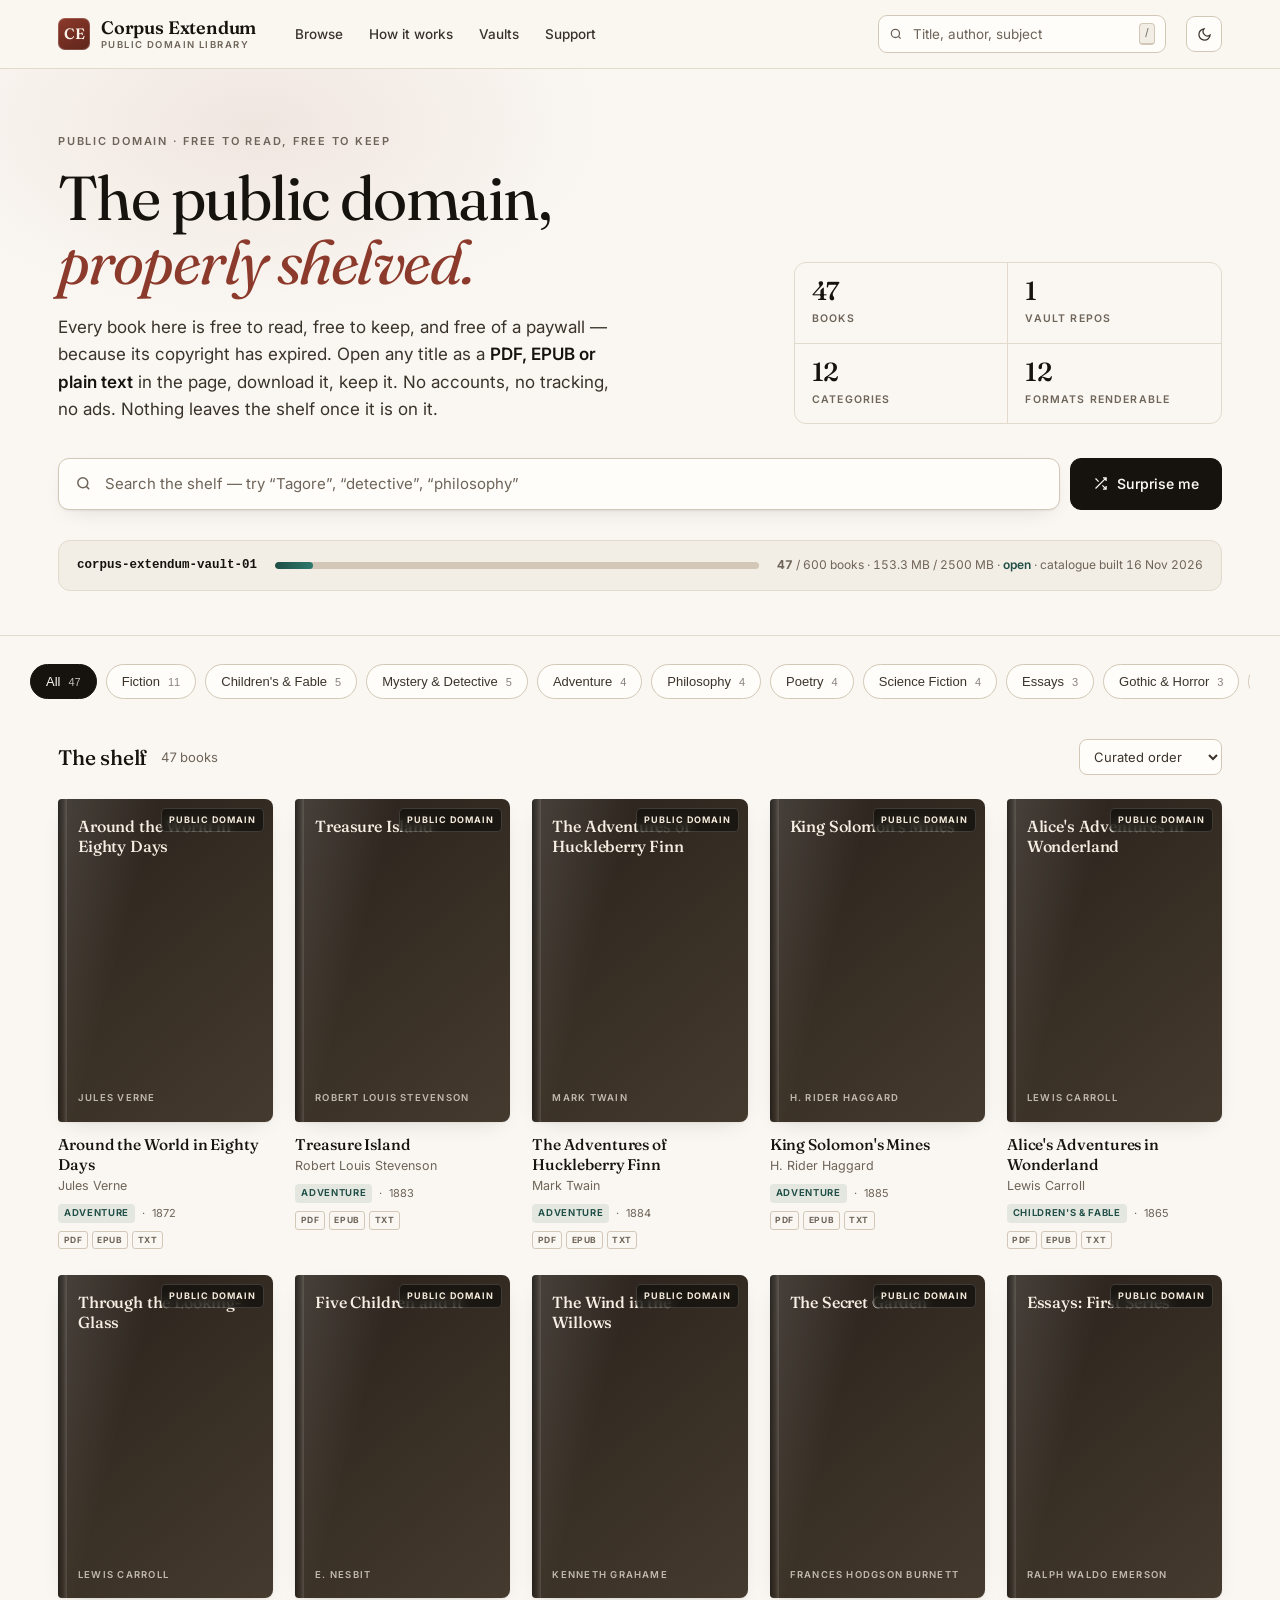
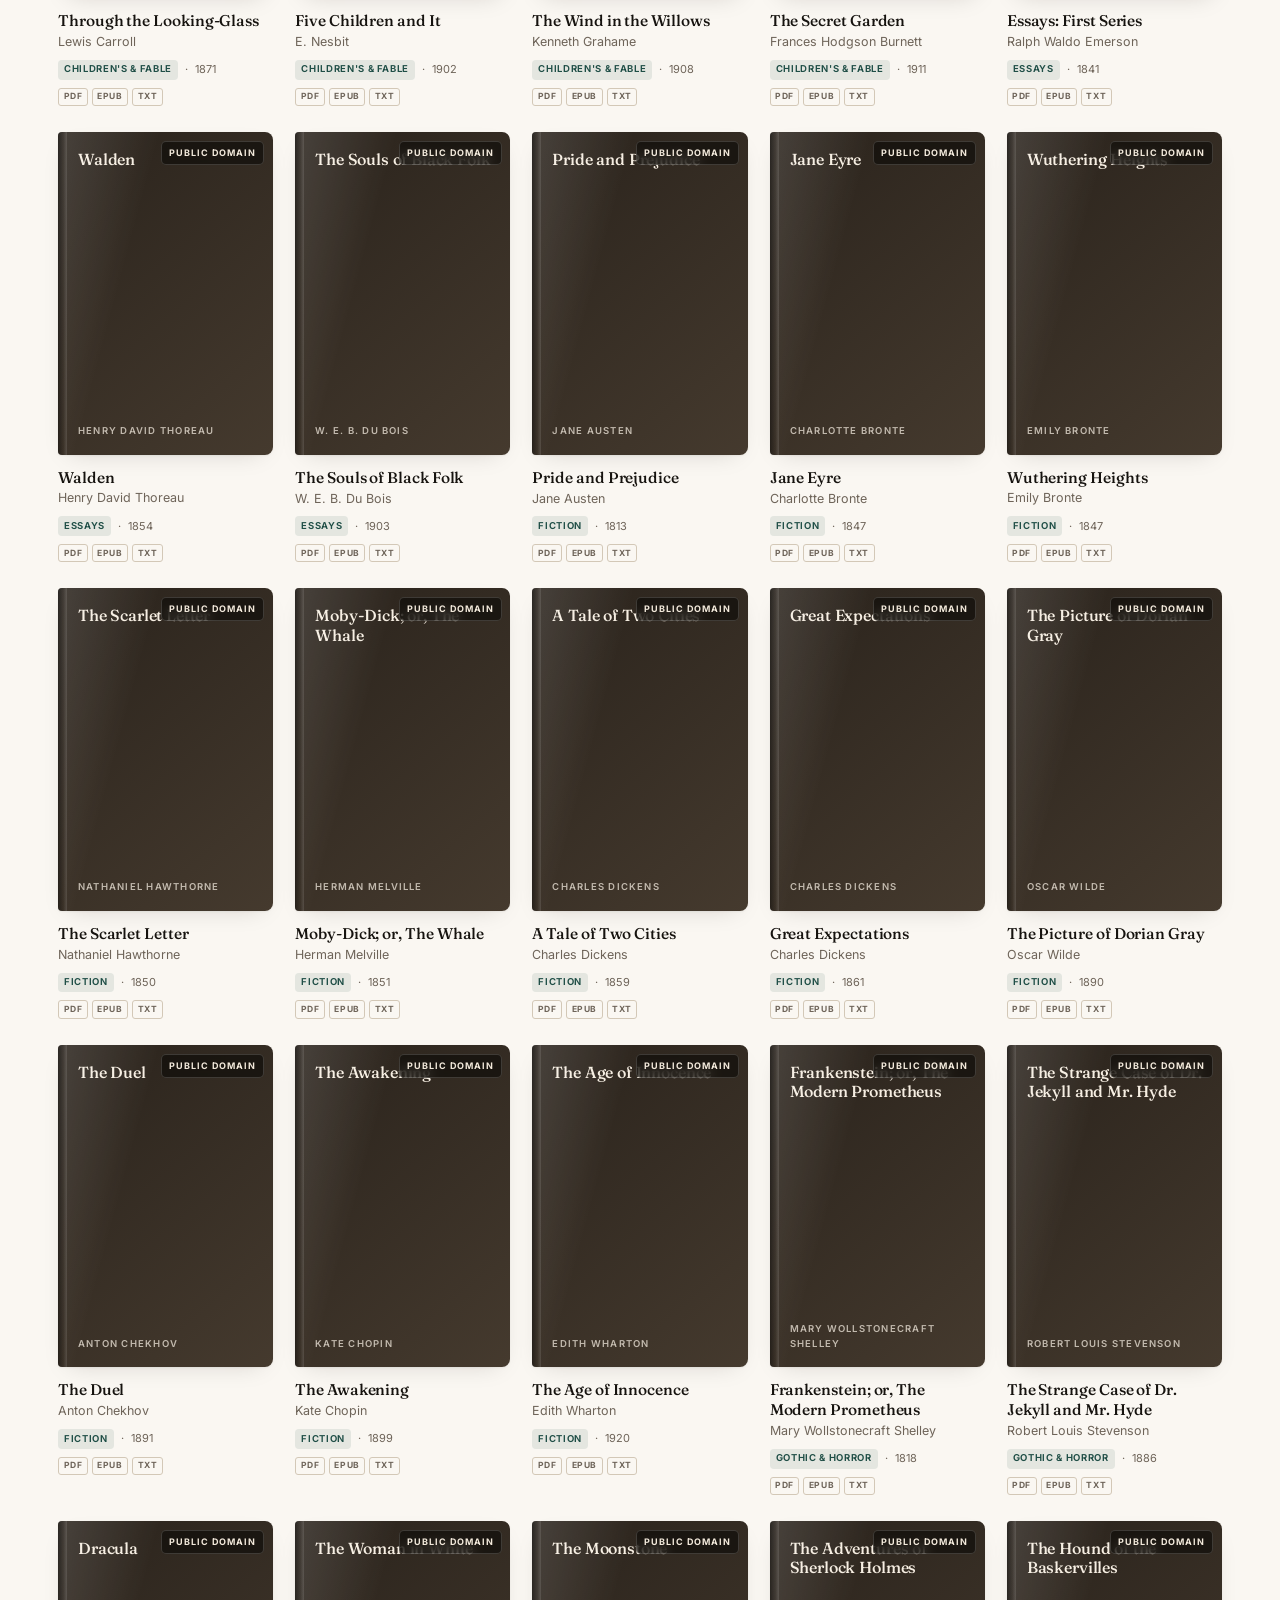
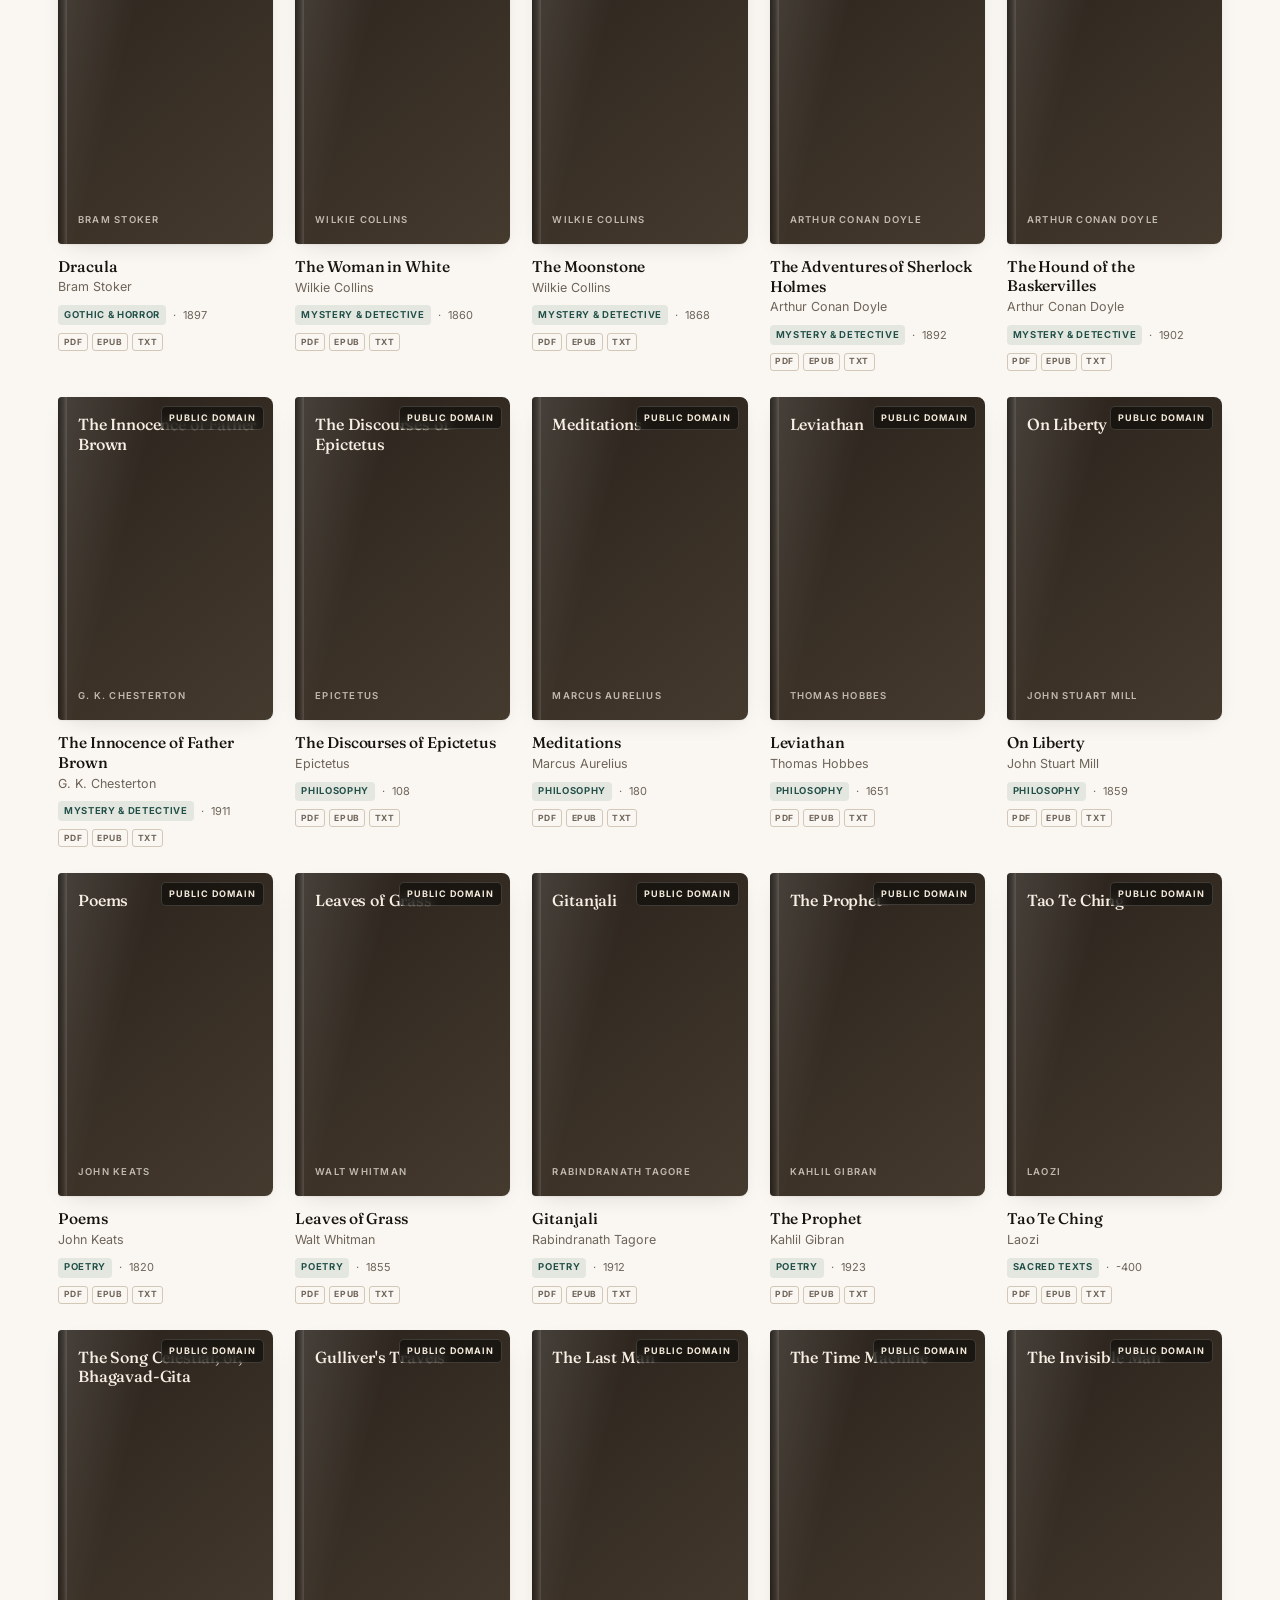
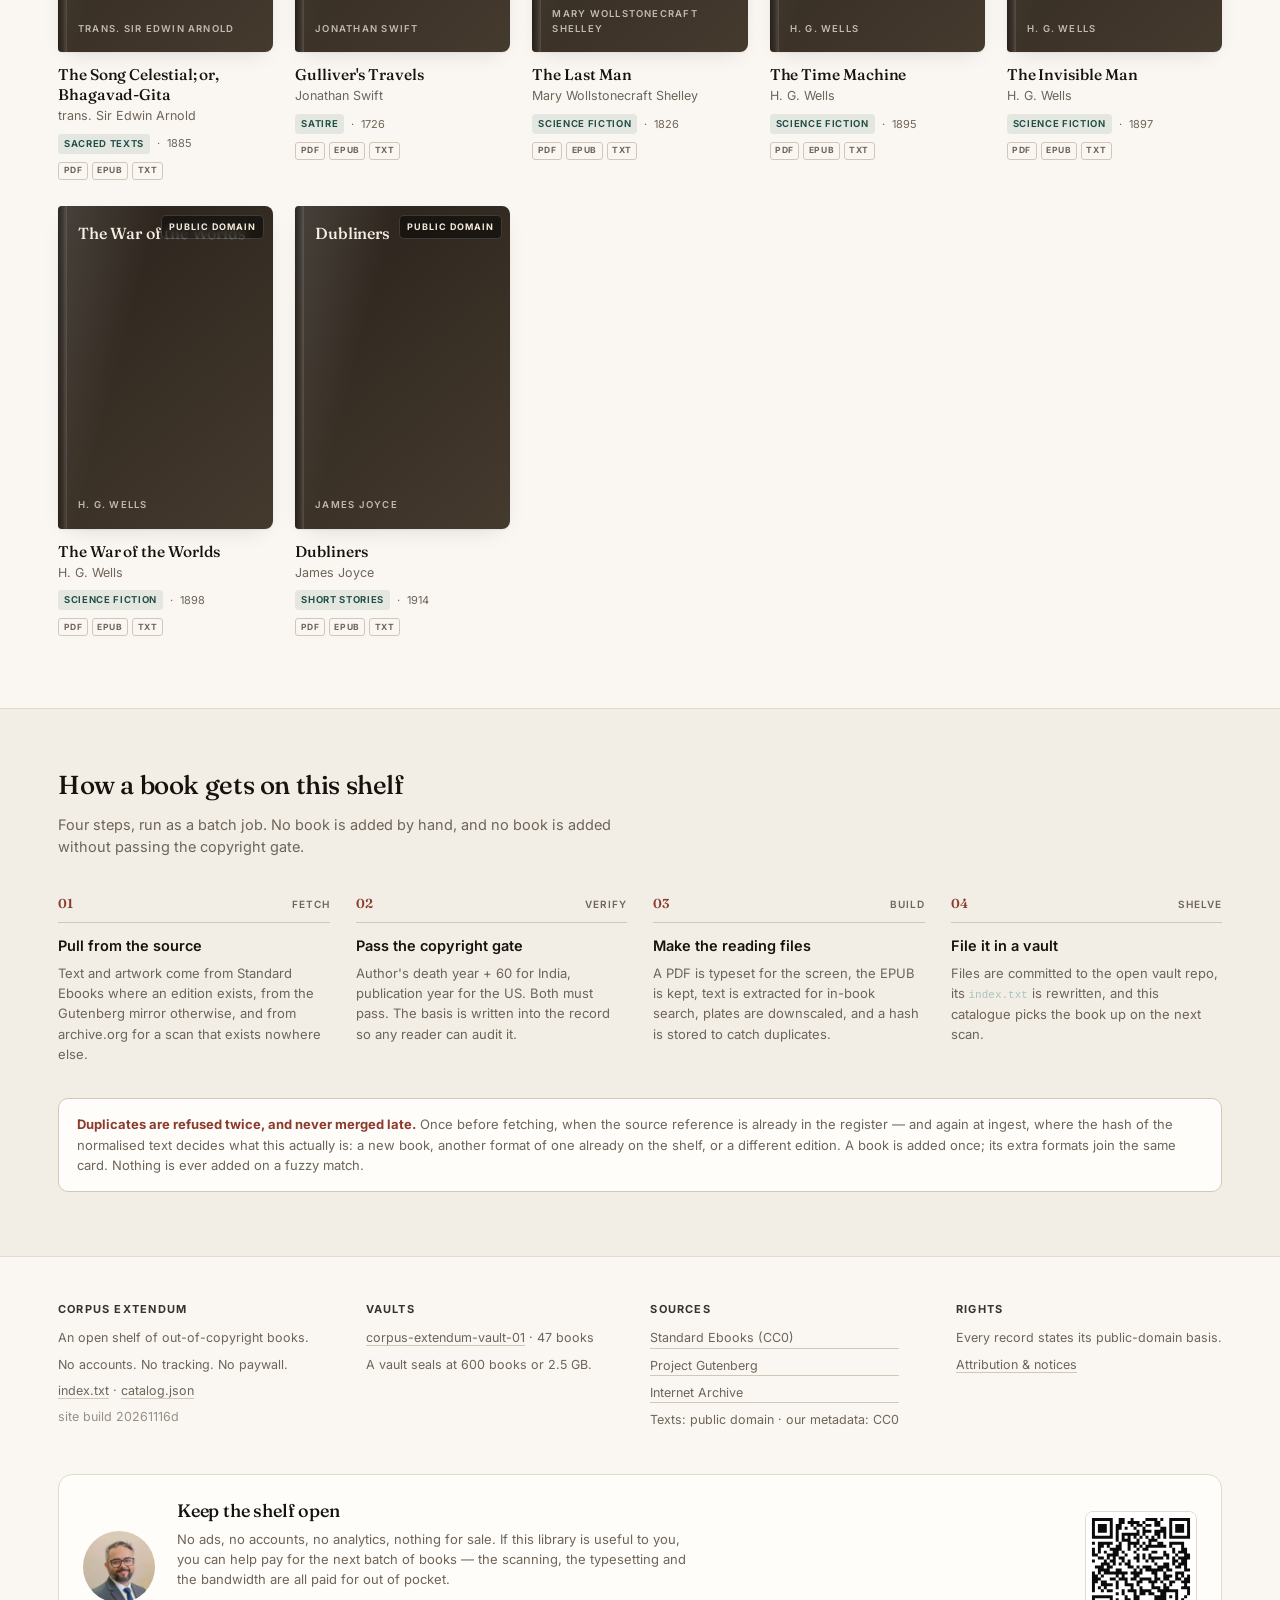
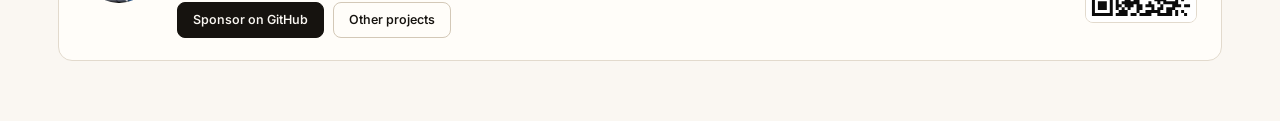
==== index.html @ 0c6a14b4 "reader: EPUB reopens where you left it, via CFI I said this needed book.locations.generate() — a ful" ====
<!DOCTYPE html>
<html lang="en">
<head>
<meta charset="utf-8">
<meta name="viewport" content="width=device-width, initial-scale=1">
<title>Corpus Extendum — the public domain, properly shelved</title>
<meta name="description" content="A free library of out-of-copyright books. Read PDF, EPUB or plain text in the browser, download anything, no accounts and no tracking.">
<meta property="og:title" content="Corpus Extendum — the public domain, properly shelved">
<meta property="og:description" content="Out-of-copyright books, free to read and free to keep. Ten books, ten categories, and a shelf that grows by itself.">
<meta property="og:type" content="website">
<link rel="preconnect" href="https://fonts.googleapis.com">
<link rel="preconnect" href="https://fonts.gstatic.com" crossorigin>
<link href="https://fonts.googleapis.com/css2?family=Fraunces:ital,opsz,wght@0,9..144,300..800;1,9..144,300..700&family=Inter:wght@300..700&display=swap" rel="stylesheet">
<link rel="stylesheet" href="assets/app.css?v=20261116i">
<link rel="icon" href="data:image/svg+xml,<svg xmlns='http://www.w3.org/2000/svg' viewBox='0 0 32 32'><rect width='32' height='32' rx='7' fill='%238C3A2B'/><text x='16' y='22' font-family='Georgia,serif' font-size='15' fill='%23FBF3E9' text-anchor='middle'>CE</text></svg>">
</head>
<body>

<header>
  <div class="wrap bar">
    <a class="brand" href="./">
      <div class="mark">CE</div>
      <div class="brand-txt">Corpus Extendum<span class="brand-sub">Public domain library</span></div>
    </a>
    <nav class="main">
      <a href="#shelf">Browse</a>
      <a href="#how">How it works</a>
      <a href="#vaults">Vaults</a>
      <a href="#support">Support</a>
    </nav>
    <div class="hsearch">
      <svg width="14" height="14" viewBox="0 0 24 24" fill="none" stroke="currentColor" stroke-width="2.2" style="color:var(--muted);flex-shrink:0"><circle cx="11" cy="11" r="7"/><path d="m20 20-3.6-3.6"/></svg>
      <input id="q2" type="search" placeholder="Title, author, subject" aria-label="Search the library">
      <kbd>/</kbd>
    </div>
    <button class="iconbtn" id="theme" title="Toggle theme" aria-label="Toggle theme">
      <svg width="15" height="15" viewBox="0 0 24 24" fill="none" stroke="currentColor" stroke-width="2"><path d="M21 12.8A9 9 0 1 1 11.2 3a7 7 0 0 0 9.8 9.8Z"/></svg>
    </button>
  </div>
</header>

<section class="hero">
  <div class="wrap">
    <div class="hero-grid">
      <div>
        <div class="eyebrow" id="batchLine">Public domain · free to read, free to keep</div>
        <h1>The public domain,<br><em>properly shelved.</em></h1>
        <p class="lede">Every book here is free to read, free to keep, and free of a paywall — because its copyright has expired. Open any title as a <b>PDF, EPUB or plain text</b> in the page, download it, keep it. No accounts, no tracking, no ads. Nothing leaves the shelf once it is on it.</p>
      </div>
      <div class="stats">
        <div class="stat"><div class="n" id="statBooks">—</div><div class="l">Books</div></div>
        <div class="stat"><div class="n" id="statVaults">—</div><div class="l">Vault repos</div></div>
        <div class="stat"><div class="n" id="statCats">—</div><div class="l">Categories</div></div>
        <div class="stat"><div class="n">12</div><div class="l">Formats renderable</div></div>
      </div>
    </div>

    <div class="searchbox">
      <label class="sbig">
        <svg width="17" height="17" viewBox="0 0 24 24" fill="none" stroke="currentColor" stroke-width="2.1" style="color:var(--muted);flex-shrink:0"><circle cx="11" cy="11" r="7"/><path d="m20 20-3.6-3.6"/></svg>
        <input id="q" type="search" placeholder="Search the shelf — try “Tagore”, “detective”, “philosophy”" aria-label="Search books">
      </label>
      <button class="btn" id="randomBtn">
        <svg width="15" height="15" viewBox="0 0 24 24" fill="none" stroke="currentColor" stroke-width="2"><path d="M16 3h5v5M4 20 21 3M21 16v5h-5M15 15l6 6M4 4l5 5"/></svg>
        Surprise me
      </button>
    </div>

    <div class="shardbar" id="vaults">
      <span class="name" id="shardName">corpus-extendum-vault-01</span>
      <div class="meter"><i id="meterFill" style="width:2%"></i></div>
      <span class="meta" id="shardMeta">loading…</span>
    </div>
  </div>
</section>

<div class="wrap cats">
  <div class="catrow" id="catrow"></div>
</div>

<div class="wrap" id="resume" hidden>
  <div class="resume-head">
    <h2>Continue reading</h2>
    <button class="resume-clear" id="resumeClear">Clear history</button>
  </div>
  <div class="resume-row" id="resumeRow"></div>
</div>

<div class="wrap" id="shelf">
  <div class="toolbar">
    <h2 id="shelfTitle">The shelf</h2>
    <span class="count" id="count">loading…</span>
    <div class="spacer"></div>
    <select class="sel" id="sort" aria-label="Sort books">
      <option value="curated">Curated order</option>
      <option value="title">Title A–Z</option>
      <option value="author">Author A–Z</option>
      <option value="year">Oldest first</option>
      <option value="new">Newest addition</option>
    </select>
  </div>
  <div class="grid" id="grid"></div>
</div>

<section class="how" id="how">
  <div class="wrap">
    <h3>How a book gets on this shelf</h3>
    <p class="sub">Four steps, run as a batch job. No book is added by hand, and no book is added without passing the copyright gate.</p>
    <div class="steps">
      <div class="step">
        <div class="num">01 <span>Fetch</span></div>
        <h4>Pull from the source</h4>
        <p>Text and artwork come from Standard Ebooks where an edition exists, from the Gutenberg mirror otherwise, and from archive.org for a scan that exists nowhere else.</p>
      </div>
      <div class="step">
        <div class="num">02 <span>Verify</span></div>
        <h4>Pass the copyright gate</h4>
        <p>Author's death year + 60 for India, publication year for the US. Both must pass. The basis is written into the record so any reader can audit it.</p>
      </div>
      <div class="step">
        <div class="num">03 <span>Build</span></div>
        <h4>Make the reading files</h4>
        <p>A PDF is typeset for the screen, the EPUB is kept, text is extracted for in-book search, plates are downscaled, and a hash is stored to catch duplicates.</p>
      </div>
      <div class="step">
        <div class="num">04 <span>Shelve</span></div>
        <h4>File it in a vault</h4>
        <p>Files are committed to the open vault repo, its <span class="mono">index.txt</span> is rewritten, and this catalogue picks the book up on the next scan.</p>
      </div>
    </div>
    <div class="dedupenote">
      <b>Duplicates are refused twice, and never merged late.</b> Once before fetching, when the source reference is already in the register — and again at ingest, where the hash of the normalised text decides what this actually is: a new book, another format of one already on the shelf, or a different edition. A book is added once; its extra formats join the same card. Nothing is ever added on a fuzzy match.
    </div>
  </div>
</section>

<footer id="about">
  <div class="wrap fgrid">
    <div class="fcol">
      <b>Corpus Extendum</b>
      <span>An open shelf of out-of-copyright books.</span>
      <span>No accounts. No tracking. No paywall.</span>
      <span><a href="index.txt">index.txt</a> · <a href="data/catalog.json">catalog.json</a></span>
      <span style="opacity:.7">site build 20261116d</span>
    </div>
    <div class="fcol">
      <b>Vaults</b>
      <span id="vaultList">—</span>
      <span>A vault seals at 600 books or 2.5 GB.</span>
    </div>
    <div class="fcol">
      <b>Sources</b>
      <a href="https://standardebooks.org">Standard Ebooks (CC0)</a>
      <a href="https://www.gutenberg.org">Project Gutenberg</a>
      <a href="https://archive.org">Internet Archive</a>
      <span>Texts: public domain · our metadata: CC0</span>
    </div>
    <div class="fcol">
      <b>Rights</b>
      <span>Every record states its public-domain basis.</span>
      <span><a href="NOTICE.md">Attribution &amp; notices</a></span>
    </div>
  </div>

  <div class="wrap" id="support">
    <div class="sponsor">
      <img class="sponsor-portrait" src="docs/assets/support-portrait.jpg" alt="Sohil Momin" width="72" height="72" loading="lazy">
      <div class="sponsor-copy">
        <div class="sponsor-title">Keep the shelf open</div>
        <p>No ads, no accounts, no analytics, nothing for sale. If this library is useful to you, you can help pay for the next batch of books — the scanning, the typesetting and the bandwidth are all paid for out of pocket.</p>
        <div class="sponsor-links">
          <a class="sponsor-btn" href="https://github.com/sponsors/drsamonline">Sponsor on GitHub</a>
          <a class="sponsor-btn ghost" href="https://github.com/drsamonline">Other projects</a>
        </div>
      </div>
      <img class="sponsor-qr" src="docs/assets/upi-qr.svg" alt="UPI QR code" width="112" height="112" loading="lazy">
    </div>
  </div>
</footer>

<!-- READER -->
<div class="reader" id="reader" role="dialog" aria-modal="true" aria-label="Book reader">
  <div class="rbar">
    <div style="min-width:0">
      <div class="rt" id="rTitle">—</div>
      <div class="ra" id="rAuthor">—</div>
    </div>
    <div class="grow"></div>
    <button class="rpill" id="rPrev" title="Previous page">‹</button>
    <span class="rpill" id="rPage">—</span>
    <button class="rpill" id="rNext" title="Next page">›</button>
    <div class="fmtbar" id="fmtbar"></div>
    <button class="rpill" id="rFind" title="Search inside (/)">Find</button>
    <a class="rpill" id="rDownload" href="#" target="_blank" rel="noopener">Download</a>
    <button class="rclose" id="rClose" aria-label="Close reader">
      <svg width="14" height="14" viewBox="0 0 24 24" fill="none" stroke="currentColor" stroke-width="2.2"><path d="M18 6 6 18M6 6l12 12"/></svg>
    </button>
  </div>
  <div class="findbar" id="findBar" hidden>
    <svg width="14" height="14" viewBox="0 0 24 24" fill="none" stroke="currentColor" stroke-width="2.2" style="flex-shrink:0;color:#7E7568"><circle cx="11" cy="11" r="7"/><path d="m20 20-3.6-3.6"/></svg>
    <input id="findInput" type="search" placeholder="Search inside this book" aria-label="Search inside this book">
    <span class="findcount" id="findCount"></span>
    <button class="findclose" id="findClose" aria-label="Close search">✕</button>
    <div class="findresults" id="findResults" hidden></div>
  </div>
  <div class="rbody">
    <div class="stage" id="stage">
      <div class="page" id="page"></div>
      <canvas id="pdfCanvas" style="display:none;max-width:100%;box-shadow:0 26px 60px -18px rgba(0,0,0,.75);border-radius:2px"></canvas>
      <iframe id="pdfFrame" title="Book page" style="display:none;width:100%;border:0;border-radius:2px;background:#FBF8F1"></iframe>
      <div id="epubBox" style="display:none;width:min(760px,100%);height:78vh;background:#FBF8F1;border-radius:2px;overflow:auto"></div>
      <div class="rnote" id="rNote">Loading…</div>
    </div>
    <aside class="side">
      <h6>About this edition</h6>
      <div class="st" id="sTitle">—</div>
      <div class="sa" id="sAuthor">—</div>
      <div class="kv"><span>First published</span><span id="sYear">—</span></div>
      <div class="kv"><span>Category</span><span id="sCat">—</span></div>
      <div class="kv"><span>Language</span><span id="sLang">English</span></div>
      <div class="kv"><span>Source</span><span id="sSrc">—</span></div>
      <div class="kv"><span>Rights</span><span style="color:#8FC0B2">Public domain</span></div>
      <div class="kv"><span>Stored in</span><span class="mono" id="sShard">—</span></div>
      <p class="blurb" id="sBlurb">—</p>
      <p class="blurb" id="sRights" style="font-size:11.5px"></p>
      <div class="dl" id="sFiles"></div>
    </aside>
  </div>
</div>

<script src="assets/vendor/jszip.min.js?v=20261116i"></script>
<script src="assets/vendor/epub.min.js?v=20261116i"></script>
<script src="assets/vendor/pdf.min.js?v=20261116i"></script>
<script src="assets/app.js?v=20261116i"></script>
</body>
</html>
---- assets/app.css ----
:root{
  --paper:#FAF7F2; --paper-2:#F3EEE5; --ink:#16130F; --ink-2:#3A332B;
  --muted:#6E6459; --line:#E2DACD; --line-2:#D3C8B7;
  --accent:#8C3A2B; --accent-soft:#F0DFD9; --teal:#1F4E46; --gold:#A8823F;
  --card:#FFFDF9; --shadow:0 1px 2px rgba(22,19,15,.05),0 8px 24px -12px rgba(22,19,15,.18);
  --shadow-lg:0 24px 60px -24px rgba(22,19,15,.35);
  --serif:"Fraunces",Georgia,"Times New Roman",serif;
  --sans:"Inter",-apple-system,BlinkMacSystemFont,"Segoe UI",Roboto,sans-serif;
  --max:1220px;
}
html[data-theme="dark"]{
  --paper:#12100E; --paper-2:#1A1714; --ink:#F4EFE6; --ink-2:#D9D1C4;
  --muted:#9B9184; --line:#2C2723; --line-2:#3A342E;
  --accent:#D98B75; --accent-soft:#33211C; --teal:#7FB3A6; --gold:#C9A461;
  --card:#1A1714; --shadow:0 1px 2px rgba(0,0,0,.4),0 10px 30px -14px rgba(0,0,0,.7);
  --shadow-lg:0 30px 70px -30px rgba(0,0,0,.85);
}
*{box-sizing:border-box}
html{scroll-behavior:smooth}
body{
  margin:0; background:var(--paper); color:var(--ink);
  font-family:var(--sans); font-size:16px; line-height:1.55;
  -webkit-font-smoothing:antialiased; text-rendering:optimizeLegibility;
}
body.locked{overflow:hidden}
a{color:inherit}
.wrap{max-width:var(--max);margin:0 auto;padding:0 28px}
.serif{font-family:var(--serif);font-optical-sizing:auto}
.eyebrow{
  font-size:11px;letter-spacing:.16em;text-transform:uppercase;
  font-weight:600;color:var(--muted);
}

/* ---------- header ---------- */
header{
  position:sticky;top:0;z-index:60;
  background:color-mix(in srgb,var(--paper) 86%,transparent);
  backdrop-filter:saturate(160%) blur(14px);
  border-bottom:1px solid var(--line);
}
.bar{display:flex;align-items:center;gap:20px;height:68px}
.brand{display:flex;align-items:center;gap:11px;text-decoration:none;flex-shrink:0}
.mark{
  width:32px;height:32px;border-radius:7px;flex-shrink:0;
  background:linear-gradient(150deg,var(--accent),#5E241A);
  display:grid;place-items:center;color:#FBF3E9;
  font-family:var(--serif);font-size:15px;font-weight:600;
  box-shadow:inset 0 0 0 1px rgba(255,255,255,.18);
}
.brand-txt{font-family:var(--serif);font-size:18px;font-weight:600;letter-spacing:-.01em;line-height:1.1}
.brand-sub{display:block;font-family:var(--sans);font-size:9.5px;letter-spacing:.15em;text-transform:uppercase;color:var(--muted);font-weight:600;margin-top:2px}
nav.main{display:flex;gap:4px;margin-left:8px}
nav.main a{
  text-decoration:none;font-size:13.5px;font-weight:500;color:var(--ink-2);
  padding:7px 11px;border-radius:7px;transition:.16s;
}
nav.main a:hover{background:var(--paper-2);color:var(--ink)}
.hsearch{
  margin-left:auto;display:flex;align-items:center;gap:8px;
  background:var(--card);border:1px solid var(--line-2);border-radius:9px;
  padding:0 10px;height:38px;min-width:220px;transition:.18s;
}
.hsearch:focus-within{border-color:var(--accent);box-shadow:0 0 0 3px var(--accent-soft)}
.hsearch input{
  border:0;background:transparent;outline:none;font:inherit;font-size:13.5px;
  color:var(--ink);width:100%;
}
.hsearch input::placeholder{color:var(--muted)}
kbd{
  font-family:var(--sans);font-size:10.5px;color:var(--muted);
  border:1px solid var(--line-2);border-bottom-width:2px;border-radius:4px;
  padding:1px 5px;background:var(--paper-2);white-space:nowrap;
}
.iconbtn{
  width:36px;height:36px;border-radius:9px;border:1px solid var(--line-2);
  background:var(--card);color:var(--ink-2);display:grid;place-items:center;
  cursor:pointer;transition:.16s;flex-shrink:0;
}
.iconbtn:hover{background:var(--paper-2);color:var(--ink)}
@media(max-width:880px){nav.main,.brand-sub{display:none}.hsearch{min-width:0;flex:1}}

/* ---------- hero ---------- */
.hero{padding:64px 0 44px;border-bottom:1px solid var(--line);position:relative;overflow:hidden}
.hero:before{
  content:"";position:absolute;inset:-40% 40% 40% -20%;
  background:radial-gradient(closest-side,rgba(140,58,43,.09),transparent 70%);
  pointer-events:none;
}
.hero-grid{display:grid;grid-template-columns:1.35fr .85fr;gap:56px;align-items:end;position:relative}
h1{
  font-family:var(--serif);font-weight:400;font-size:clamp(38px,5.2vw,62px);
  line-height:1.03;letter-spacing:-.025em;margin:16px 0 0;
}
h1 em{font-style:italic;color:var(--accent)}
.lede{
  font-size:17px;line-height:1.62;color:var(--ink-2);max-width:52ch;margin:20px 0 0;
}
.lede b{font-weight:600;color:var(--ink)}
.stats{display:grid;grid-template-columns:1fr 1fr;gap:1px;background:var(--line);border:1px solid var(--line);border-radius:12px;overflow:hidden;margin-top:6px}
.stat{background:var(--paper);padding:15px 17px}
.stat .n{font-family:var(--serif);font-size:26px;font-weight:500;letter-spacing:-.02em;line-height:1}
.stat .l{font-size:10.5px;letter-spacing:.11em;text-transform:uppercase;color:var(--muted);font-weight:600;margin-top:7px}
@media(max-width:880px){.hero-grid{grid-template-columns:1fr;gap:34px}.hero{padding:44px 0 34px}}

/* ---------- search block ---------- */
.searchbox{margin:34px 0 0;display:flex;gap:10px;flex-wrap:wrap}
.sbig{
  flex:1;min-width:260px;display:flex;align-items:center;gap:11px;
  background:var(--card);border:1px solid var(--line-2);border-radius:11px;
  padding:0 16px;height:52px;box-shadow:var(--shadow);transition:.18s;
}
.sbig:focus-within{border-color:var(--accent);box-shadow:0 0 0 4px var(--accent-soft)}
.sbig input{border:0;background:transparent;outline:none;font:inherit;font-size:15px;width:100%;color:var(--ink)}
.sbig input::placeholder{color:var(--muted)}
.btn{
  height:52px;padding:0 22px;border-radius:11px;border:1px solid var(--ink);
  background:var(--ink);color:var(--paper);font:inherit;font-size:14px;font-weight:550;
  cursor:pointer;display:inline-flex;align-items:center;gap:9px;transition:.16s;white-space:nowrap;
}
.btn:hover{transform:translateY(-1px);box-shadow:var(--shadow)}
.btn.ghost{background:var(--card);color:var(--ink);border-color:var(--line-2)}
.btn.ghost:hover{background:var(--paper-2)}

/* ---------- shard meter ---------- */
.shardbar{
  margin:30px 0 0;border:1px solid var(--line);background:var(--paper-2);
  border-radius:12px;padding:15px 18px;display:flex;gap:18px;align-items:center;flex-wrap:wrap;
}
.shardbar .name{font-family:ui-monospace,SFMono-Regular,Menlo,monospace;font-size:12.5px;font-weight:600}
.meter{flex:1;min-width:180px;height:7px;background:var(--line-2);border-radius:99px;overflow:hidden}
.meter i{display:block;height:100%;width:4%;background:linear-gradient(90deg,var(--teal),#2E7A6C);border-radius:99px}
.shardbar .meta{font-size:12px;color:var(--muted);font-variant-numeric:tabular-nums}

/* ---------- categories ---------- */
.cats{padding:26px 0 6px}
.catrow{display:flex;gap:9px;overflow-x:auto;padding:2px 0 12px;scrollbar-width:none}
.catrow::-webkit-scrollbar{display:none}
.chip{
  flex-shrink:0;display:inline-flex;align-items:center;gap:8px;
  padding:9px 15px;border-radius:99px;border:1px solid var(--line-2);
  background:var(--card);font-size:13px;font-weight:500;color:var(--ink-2);
  cursor:pointer;transition:.15s;white-space:nowrap;
}
.chip:hover{border-color:var(--ink-2);color:var(--ink)}
.chip.on{background:var(--ink);color:var(--paper);border-color:var(--ink)}
.chip .c{font-size:11px;opacity:.6;font-variant-numeric:tabular-nums}
.chip.on .c{opacity:.75}

/* ---------- toolbar ---------- */
.toolbar{display:flex;align-items:center;gap:14px;padding:22px 0 18px;flex-wrap:wrap}
.toolbar h2{font-family:var(--serif);font-size:21px;font-weight:500;margin:0;letter-spacing:-.01em}
.count{font-size:13px;color:var(--muted);font-variant-numeric:tabular-nums}
.spacer{flex:1}
.sel{
  height:36px;border-radius:8px;border:1px solid var(--line-2);background:var(--card);
  color:var(--ink-2);font:inherit;font-size:13px;padding:0 10px;cursor:pointer;
}

/* ---------- grid ---------- */
.grid{
  display:grid;gap:26px 22px;padding:6px 0 72px;
  grid-template-columns:repeat(auto-fill,minmax(196px,1fr));
}
.card{cursor:pointer;display:flex;flex-direction:column;text-decoration:none;color:inherit}
.cover{
  position:relative;aspect-ratio:2/3;border-radius:4px 8px 8px 4px;overflow:hidden;
  background:linear-gradient(140deg,#2A231C,#453A2E);
  box-shadow:var(--shadow);transition:transform .22s cubic-bezier(.2,.7,.3,1),box-shadow .22s;
}
.cover:before{
  content:"";position:absolute;left:0;top:0;bottom:0;width:9px;z-index:3;
  background:linear-gradient(90deg,rgba(0,0,0,.42),rgba(0,0,0,.06) 60%,rgba(255,255,255,.13));
}
.cover:after{
  content:"";position:absolute;inset:0;z-index:2;pointer-events:none;
  background:linear-gradient(105deg,rgba(255,255,255,.14),transparent 34%);
  mix-blend-mode:screen;
}
.cover img{width:100%;height:100%;object-fit:cover;display:block;position:relative;z-index:1}
.card:hover .cover{transform:translateY(-5px) rotate(-.5deg);box-shadow:var(--shadow-lg)}
.fallback{
  position:absolute;inset:0;z-index:0;display:flex;flex-direction:column;
  justify-content:space-between;padding:18px 16px 16px 20px;color:#F6EEE2;
}
.fallback .ft{font-family:var(--serif);font-size:16px;line-height:1.22;font-weight:500;letter-spacing:-.01em}
.fallback .fa{font-size:9.5px;letter-spacing:.13em;text-transform:uppercase;opacity:.72;margin-top:auto;font-weight:600}
.badge{
  position:absolute;z-index:4;top:9px;right:9px;
  background:rgba(12,10,8,.62);color:#F2E9DB;backdrop-filter:blur(6px);
  font-size:9px;font-weight:700;letter-spacing:.1em;text-transform:uppercase;
  padding:4px 7px;border-radius:5px;border:1px solid rgba(255,255,255,.16);
}
.ctitle{
  font-family:var(--serif);font-size:15.5px;line-height:1.28;font-weight:500;
  margin:13px 0 3px;letter-spacing:-.005em;
  display:-webkit-box;-webkit-line-clamp:2;-webkit-box-orient:vertical;overflow:hidden;
}
.cauthor{font-size:12.5px;color:var(--muted);line-height:1.35;
  white-space:nowrap;overflow:hidden;text-overflow:ellipsis}
.cfoot{display:flex;align-items:center;gap:7px;margin-top:9px;font-size:11px;color:var(--muted)}
.cfmt{display:flex;gap:4px;margin-top:8px;flex-wrap:wrap}
.cfmt span{
  font-size:8.5px;letter-spacing:.07em;font-weight:700;color:var(--muted);
  border:1px solid var(--line-2);border-radius:3px;padding:1.5px 4.5px;text-transform:uppercase;
}
.tag{
  font-size:9.5px;letter-spacing:.07em;text-transform:uppercase;font-weight:650;
  color:var(--teal);background:color-mix(in srgb,var(--teal) 10%,transparent);
  padding:2.5px 6px;border-radius:4px;
}
.empty{padding:60px 0 90px;text-align:center;color:var(--muted);font-size:15px}

/* ---------- how it works ---------- */
.how{border-top:1px solid var(--line);padding:56px 0 64px;background:var(--paper-2)}
.how h3{font-family:var(--serif);font-size:26px;font-weight:500;margin:0 0 8px;letter-spacing:-.015em}
.how p.sub{color:var(--muted);font-size:14.5px;margin:0 0 34px;max-width:62ch}
.steps{display:grid;grid-template-columns:repeat(4,1fr);gap:26px}
.step .num{
  font-family:var(--serif);font-size:13px;font-weight:600;color:var(--accent);
  border-bottom:1px solid var(--line-2);padding-bottom:9px;margin-bottom:12px;
  display:flex;justify-content:space-between;align-items:baseline;
}
.step .num span{font-family:var(--sans);font-size:10px;letter-spacing:.1em;text-transform:uppercase;color:var(--muted);font-weight:600}
.step h4{font-size:14.5px;font-weight:600;margin:0 0 6px}
.step p{font-size:13px;color:var(--muted);line-height:1.55;margin:0}
@media(max-width:860px){.steps{grid-template-columns:1fr 1fr}}

/* ---------- footer ---------- */
footer{padding:44px 0 60px;border-top:1px solid var(--line)}
.fgrid{display:flex;justify-content:space-between;gap:30px;flex-wrap:wrap;font-size:12.5px;color:var(--muted)}
.fgrid a{text-decoration:none;border-bottom:1px solid var(--line-2)}
.fgrid a:hover{color:var(--ink);border-color:var(--ink)}
.fcol{display:flex;flex-direction:column;gap:7px}
.fcol b{color:var(--ink-2);font-size:11px;letter-spacing:.11em;text-transform:uppercase;margin-bottom:3px}

/* ---------- reader overlay ---------- */
.reader{
  position:fixed;inset:0;z-index:200;display:none;
  background:#0D0B09;color:#EDE6DA;
}
.reader.open{display:grid;grid-template-rows:56px 1fr}
.rbar{
  display:flex;align-items:center;gap:14px;padding:0 18px;
  border-bottom:1px solid #2A2520;background:#100D0B;
}
.rbar .rt{font-family:var(--serif);font-size:15px;font-weight:500;white-space:nowrap;overflow:hidden;text-overflow:ellipsis}
.rbar .ra{font-size:11.5px;color:#9A9083;white-space:nowrap;overflow:hidden;text-overflow:ellipsis}
.rbar .grow{flex:1;min-width:8px}
.rpill{
  display:inline-flex;align-items:center;gap:6px;height:30px;padding:0 11px;
  border-radius:7px;border:1px solid #332C26;background:#1A1613;color:#C9C0B2;
  font-size:11.5px;font-weight:500;cursor:pointer;text-decoration:none;white-space:nowrap;
}
.rpill:hover{background:#221D19;color:#F2EADC}
.fmtbar{display:flex;gap:2px;background:#191512;border:1px solid #332C26;border-radius:7px;padding:2px}
.fp{
  height:26px;padding:0 9px;border:0;background:transparent;color:#9A9083;
  font:inherit;font-size:11px;font-weight:550;border-radius:5px;cursor:pointer;
}
.fp:hover{color:#F2EADC}
.fp.on{background:#332B24;color:#F8F0E2}
.txtpage,.codepage{
  width:min(720px,100%);background:#12100D;border:1px solid #2A2520;border-radius:3px;
  box-shadow:0 26px 60px -18px rgba(0,0,0,.75);color:#C4BAAC;
  font-family:ui-monospace,SFMono-Regular,Menlo,monospace;
}
.txtpage{padding:36px 32px;font-size:12.5px;line-height:1.9;white-space:pre-wrap}
.codepage{padding:26px 24px;font-size:12px;line-height:1.75;white-space:pre;overflow-x:auto}
.codepage .kk{color:#D98B75}.codepage .ss{color:#A8C4BB}.codepage .nn{color:#C9A461}.codepage .pp{color:#6E6459}
.monoh{
  font-family:var(--sans);font-size:9px;letter-spacing:.16em;text-transform:uppercase;color:#6E6459;
  margin-bottom:22px;padding-bottom:10px;border-bottom:1px solid #2A2520;
  display:flex;justify-content:space-between;
}
.page.reflow p{text-indent:1.5em;margin:0 0 1px;text-align:justify}
.page.reflow p.first:first-letter{float:none;font-size:inherit;padding:0;color:inherit}
.dedupenote{
  margin-top:34px;border:1px solid var(--line-2);background:var(--card);border-radius:10px;
  padding:15px 18px;font-size:13px;color:var(--muted);line-height:1.6;
}
.dedupenote b{color:var(--accent)}
.rclose{
  width:32px;height:32px;border-radius:7px;border:1px solid #332C26;background:#1A1613;
  color:#C9C0B2;cursor:pointer;display:grid;place-items:center;flex-shrink:0;
}
.rbody{display:grid;grid-template-columns:1fr 312px;overflow:hidden}
.stage{
  overflow:auto;padding:26px;display:flex;flex-direction:column;align-items:center;gap:22px;
  background:radial-gradient(120% 90% at 50% 0%,#161311,#0B0A09 70%);
}
.page{
  width:min(720px,100%);background:#FBF8F1;color:#1B1712;
  padding:66px 64px 74px;border-radius:2px;box-shadow:0 26px 60px -18px rgba(0,0,0,.75);
  font-family:var(--serif);font-size:16.5px;line-height:1.78;
}
.page .rh{font-family:var(--sans);font-size:9.5px;letter-spacing:.18em;text-transform:uppercase;color:#8C8175;border-bottom:1px solid #DED5C6;padding-bottom:12px;margin-bottom:34px;display:flex;justify-content:space-between}
.page h5{font-family:var(--serif);font-weight:500;font-size:26px;line-height:1.2;margin:0 0 6px;letter-spacing:-.015em}
.page .by{font-family:var(--sans);font-size:11.5px;letter-spacing:.1em;text-transform:uppercase;color:#7C7266;margin:0 0 30px}
.page p{margin:0 0 15px;text-align:justify;hyphens:auto}
.page p.first:first-letter{
  float:left;font-family:var(--serif);font-size:60px;line-height:.82;font-weight:500;
  padding:4px 9px 0 0;color:var(--accent);
}
.page .pf{font-family:var(--sans);font-size:10px;letter-spacing:.1em;text-transform:uppercase;color:#948A7D;margin-top:40px;padding-top:14px;border-top:1px solid #DED5C6;display:flex;justify-content:space-between}
.rnote{
  font-family:var(--sans);font-size:10.5px;color:#7A7164;text-align:center;max-width:520px;line-height:1.5;
}
.side{border-left:1px solid #2A2520;background:#100D0B;overflow:auto;padding:22px}
.side h6{font-family:var(--sans);font-size:9.5px;letter-spacing:.16em;text-transform:uppercase;color:#7E7568;margin:0 0 11px;font-weight:700}
.side .st{font-family:var(--serif);font-size:19px;line-height:1.25;margin:0 0 5px;color:#F4ECDF}
.side .sa{font-size:12.5px;color:#9A9083;margin:0 0 20px}
.kv{display:flex;justify-content:space-between;gap:14px;padding:8px 0;border-bottom:1px solid #241F1B;font-size:12px}
.kv span:first-child{color:#7E7568}
.kv span:last-child{color:#D6CCBD;text-align:right;font-variant-numeric:tabular-nums}
.mono{font-family:ui-monospace,SFMono-Regular,Menlo,monospace;font-size:11px;color:#A8C4BB}
.side .blurb{font-size:12.5px;line-height:1.6;color:#9A9083;margin:18px 0}
.side .dl{display:flex;flex-direction:column;gap:8px;margin-top:16px}
.side .dl a{
  display:flex;justify-content:space-between;align-items:center;gap:10px;
  padding:9px 11px;border-radius:7px;border:1px solid #2E2823;background:#191512;
  color:#D6CCBD;text-decoration:none;font-size:12px;
}
.side .dl a:hover{background:#221D19;border-color:#443B33}
@media(max-width:820px){
  .rbody{grid-template-columns:1fr}
  .side{display:none}
  .page{padding:40px 26px 48px;font-size:15.5px}
  .stage{padding:14px}
  .rbar .ra{display:none}
}

/* ---------- sponsor ---------- */
.sponsor{
  display:flex;gap:22px;align-items:center;margin:44px 0 0;padding:22px 24px;
  border:1px solid var(--line);border-radius:14px;background:var(--card);flex-wrap:wrap;
}
.sponsor-portrait{width:72px;height:72px;border-radius:50%;object-fit:cover;flex-shrink:0}
.sponsor-copy{flex:1;min-width:230px}
.sponsor-title{font-family:var(--serif);font-size:18px;font-weight:500;margin-bottom:4px;letter-spacing:-.01em}
.sponsor-copy p{font-size:13px;color:var(--muted);margin:0 0 13px;line-height:1.55;max-width:64ch}
.sponsor-links{display:flex;gap:9px;flex-wrap:wrap}
.sponsor-btn{
  display:inline-flex;align-items:center;gap:7px;height:36px;padding:0 15px;border-radius:8px;
  background:var(--ink);color:var(--paper);text-decoration:none;font-size:12.5px;font-weight:550;
  border:1px solid var(--ink);transition:.16s;
}
.sponsor-btn:hover{transform:translateY(-1px);box-shadow:var(--shadow)}
.sponsor-btn.ghost{background:var(--card);color:var(--ink);border-color:var(--line-2)}
.sponsor-qr{width:112px;height:112px;border-radius:8px;flex-shrink:0;border:1px solid var(--line)}
@media(max-width:640px){.sponsor-qr{display:none}}
button.rpill{font:inherit}

/* ---------- reader: small screens ---------- */
/* The toolbar used to be a single unwrapping row, so on a phone it pushed the
   page wider than the viewport and the book was clipped. It wraps now, and the
   page is fitted to BOTH axes, so nothing is ever cut off. */
@media(max-width:820px){
  .reader.open{grid-template-rows:auto 1fr}
  .rbar{flex-wrap:wrap;gap:7px;padding:8px 10px}
  .rbar .grow{display:none}
  .rbar .rt{font-size:13px;max-width:100%;line-height:1.25}
  .rbar .ra{display:none}
  #rPrev,#rNext{width:34px;padding:0;justify-content:center}
  #rDownload{padding:0 9px;font-size:11px}
  .fp{padding:0 7px;font-size:10.5px}
  .stage{padding:8px 6px;gap:10px}
  #pdfCanvas{max-width:100%;height:auto;display:block}
  .page{padding:26px 18px 34px;font-size:15px;line-height:1.7}
  .page h5{font-size:20px;line-height:1.2}
  .page p.first:first-letter{font-size:44px;padding:2px 6px 0 0}
  .page .rh{font-size:8.5px;margin-bottom:22px;padding-bottom:9px}
  .txtpage{padding:18px 12px;font-size:11.5px;line-height:1.7}
  .codepage{padding:16px 10px;font-size:10.5px;line-height:1.6}
  #epubBox{height:calc(100vh - 132px)}
  .rnote{font-size:9.5px;padding:0 6px;line-height:1.45}
}
@media(max-width:480px){
  .fp{font-size:10px;padding:0 6px}
  #rDownload{display:none}
  .stage{padding:6px 4px}
}
body.locked{overscroll-behavior:none}

/* plain text is wrapped by the browser, never by a fixed column count */
.txtpage pre{white-space:pre-wrap;word-wrap:break-word;overflow-wrap:anywhere;margin:0;font:inherit}

/* The native PDF viewer: fits the width, pinches, scrolls. On a phone that is
   a better instrument than a canvas I draw and scale myself. */
#pdfFrame{height:calc(100vh - 120px);min-height:420px}
@media(max-width:820px){#pdfFrame{height:calc(100vh - 128px)}}

/* EPUB needs its own scroll container: epub.js renders into an iframe inside
   this box, and the box must scroll or the book cannot move past the first
   screenful. */
#epubBox{overflow:auto;-webkit-overflow-scrolling:touch;box-shadow:0 26px 60px -18px rgba(0,0,0,.75)}
#epubBox iframe{border:0;display:block;width:100%}

/* ---------- find inside a book ---------- */
.findbar{
  display:flex;align-items:center;gap:10px;padding:9px 16px;position:relative;
  background:#100D0B;border-bottom:1px solid #2A2520;
}
.findbar[hidden]{display:none}
.findbar input{
  flex:1;min-width:0;background:#1A1613;border:1px solid #332C26;border-radius:7px;
  color:#EDE6DA;font:inherit;font-size:13px;padding:7px 10px;outline:none;
}
.findbar input:focus{border-color:#8C3A2B}
.findcount{font-size:11px;color:#8C8175;white-space:nowrap;font-variant-numeric:tabular-nums}
.findclose{background:none;border:0;color:#8C8175;cursor:pointer;font-size:13px;padding:4px 6px}
.findclose:hover{color:#EDE6DA}
.findresults{
  position:absolute;top:100%;left:0;right:0;z-index:20;max-height:52vh;overflow:auto;
  background:#141110;border-bottom:1px solid #2A2520;box-shadow:0 20px 40px -20px rgba(0,0,0,.9);
}
.findresults[hidden]{display:none}
.fresult{display:block;width:100%;text-align:left;background:none;border:0;border-bottom:1px solid #211C18;
  padding:10px 16px;color:#C9C0B2;font:inherit;font-size:12.5px;line-height:1.5;cursor:pointer}
.fresult:hover,.fresult:focus{background:#1D1815;color:#F2EADC;outline:none}
.fresult mark{background:#5A2A20;color:#F6E6DF;padding:0 2px;border-radius:2px}
.fempty{padding:12px 16px;color:#7E7568;font-size:12px}
/* plain text as paragraphs, so a search hit has somewhere to land */
.txtpage p{margin:0 0 .75em;white-space:pre-wrap;word-wrap:break-word}
.txtpage p.hit{background:rgba(140,58,43,.22);outline:1px solid rgba(140,58,43,.5);border-radius:3px}

/* ---------- continue reading ---------- */
#resume{padding:6px 0 26px}
.resume-head{display:flex;align-items:baseline;justify-content:space-between;gap:16px;margin-bottom:12px}
.resume-head h2{font-family:var(--serif);font-size:20px;font-weight:500;margin:0;letter-spacing:-.01em}
.resume-clear{background:none;border:0;color:var(--muted);font:inherit;font-size:12px;cursor:pointer;text-decoration:underline}
.resume-clear:hover{color:var(--ink)}
.resume-row{display:flex;gap:14px;overflow-x:auto;padding-bottom:6px;scrollbar-width:none}
.resume-row::-webkit-scrollbar{display:none}
.rcard{
  flex:0 0 132px;cursor:pointer;text-align:left;background:none;border:0;padding:0;color:inherit;font:inherit;
}
.rcard .rcover{position:relative;aspect-ratio:2/3;border-radius:3px 6px 6px 3px;overflow:hidden;box-shadow:var(--shadow)}
.rcard .rcover img{width:100%;height:100%;object-fit:cover;display:block}
.rcard .rbar-progress{position:absolute;left:0;right:0;bottom:0;height:4px;background:rgba(0,0,0,.45)}
.rcard .rbar-progress i{display:block;height:100%;background:var(--accent)}
.rcard .rtitle{font-family:var(--serif);font-size:13px;line-height:1.25;margin-top:8px;
  display:-webkit-box;-webkit-line-clamp:2;-webkit-box-orient:vertical;overflow:hidden}
.rcard .rmeta{font-size:10.5px;color:var(--muted);margin-top:3px}
.rcard:hover .rcover{transform:translateY(-3px);transition:transform .18s}
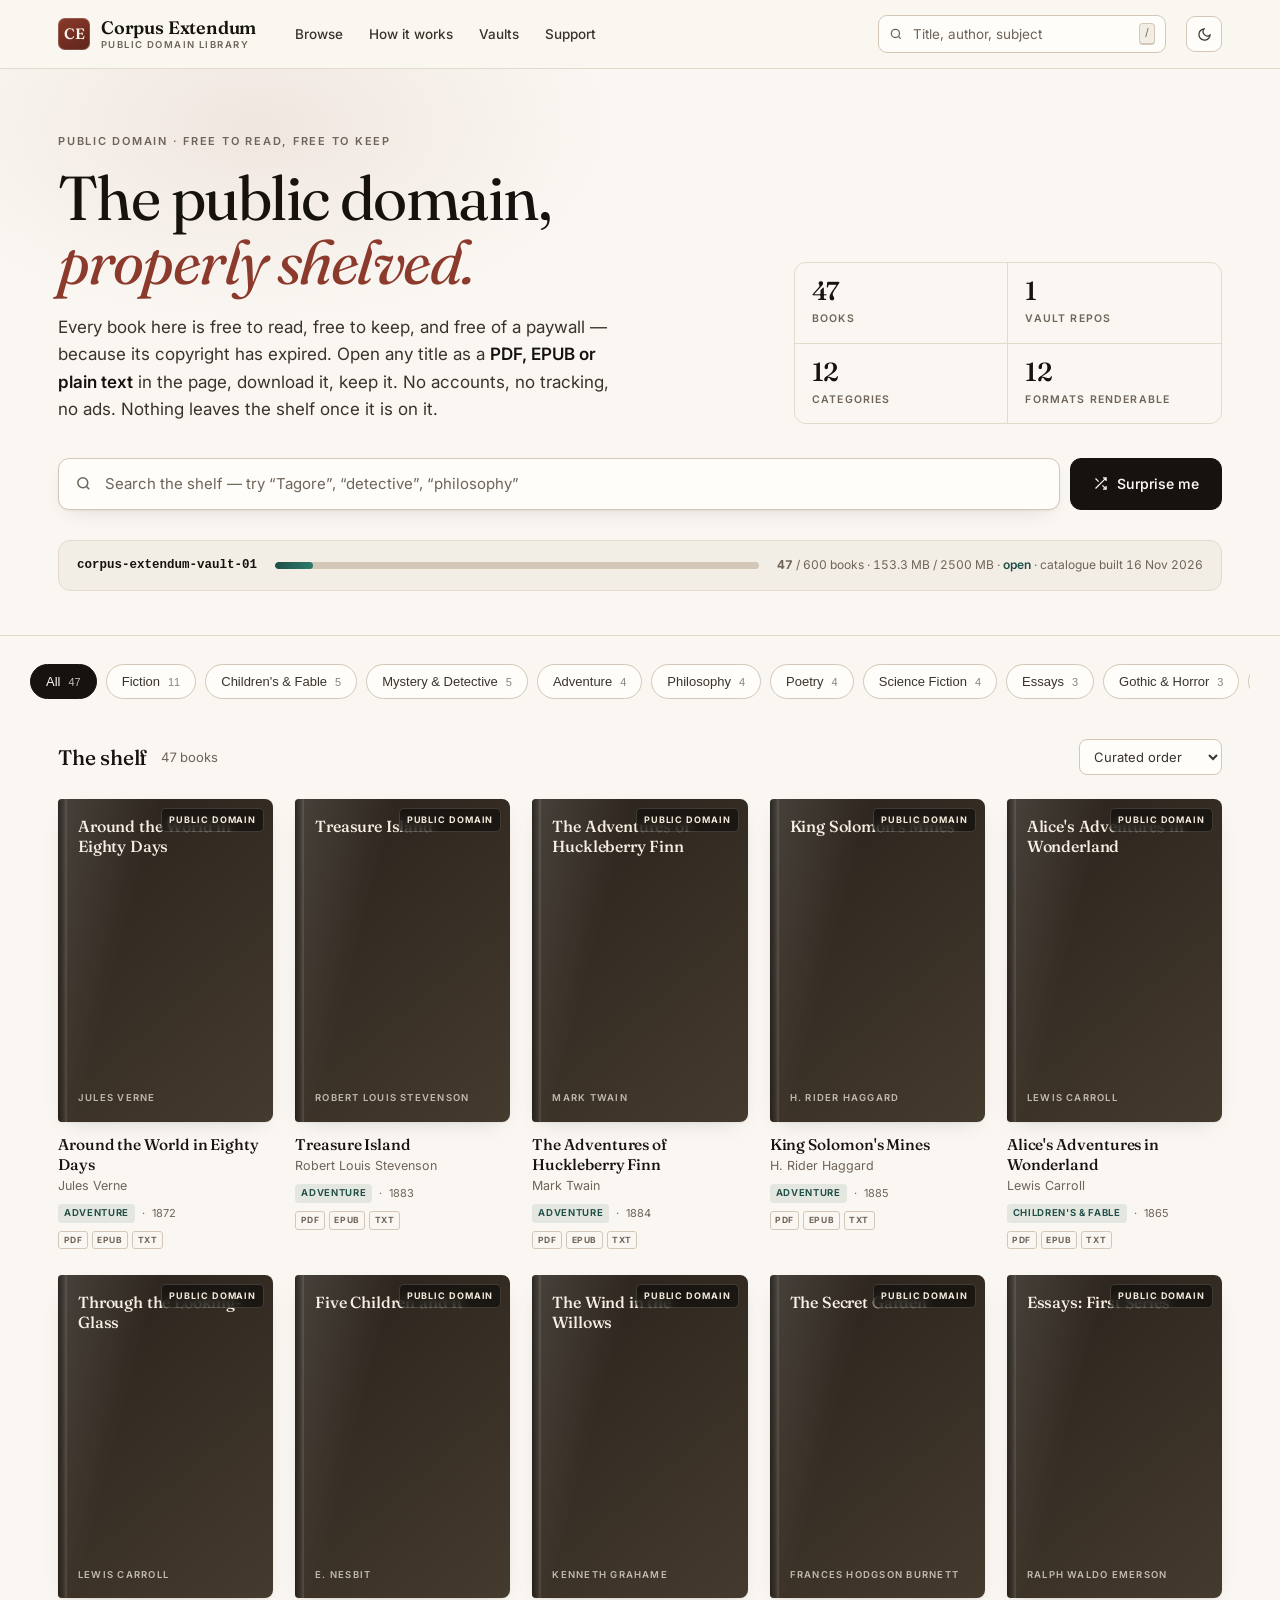
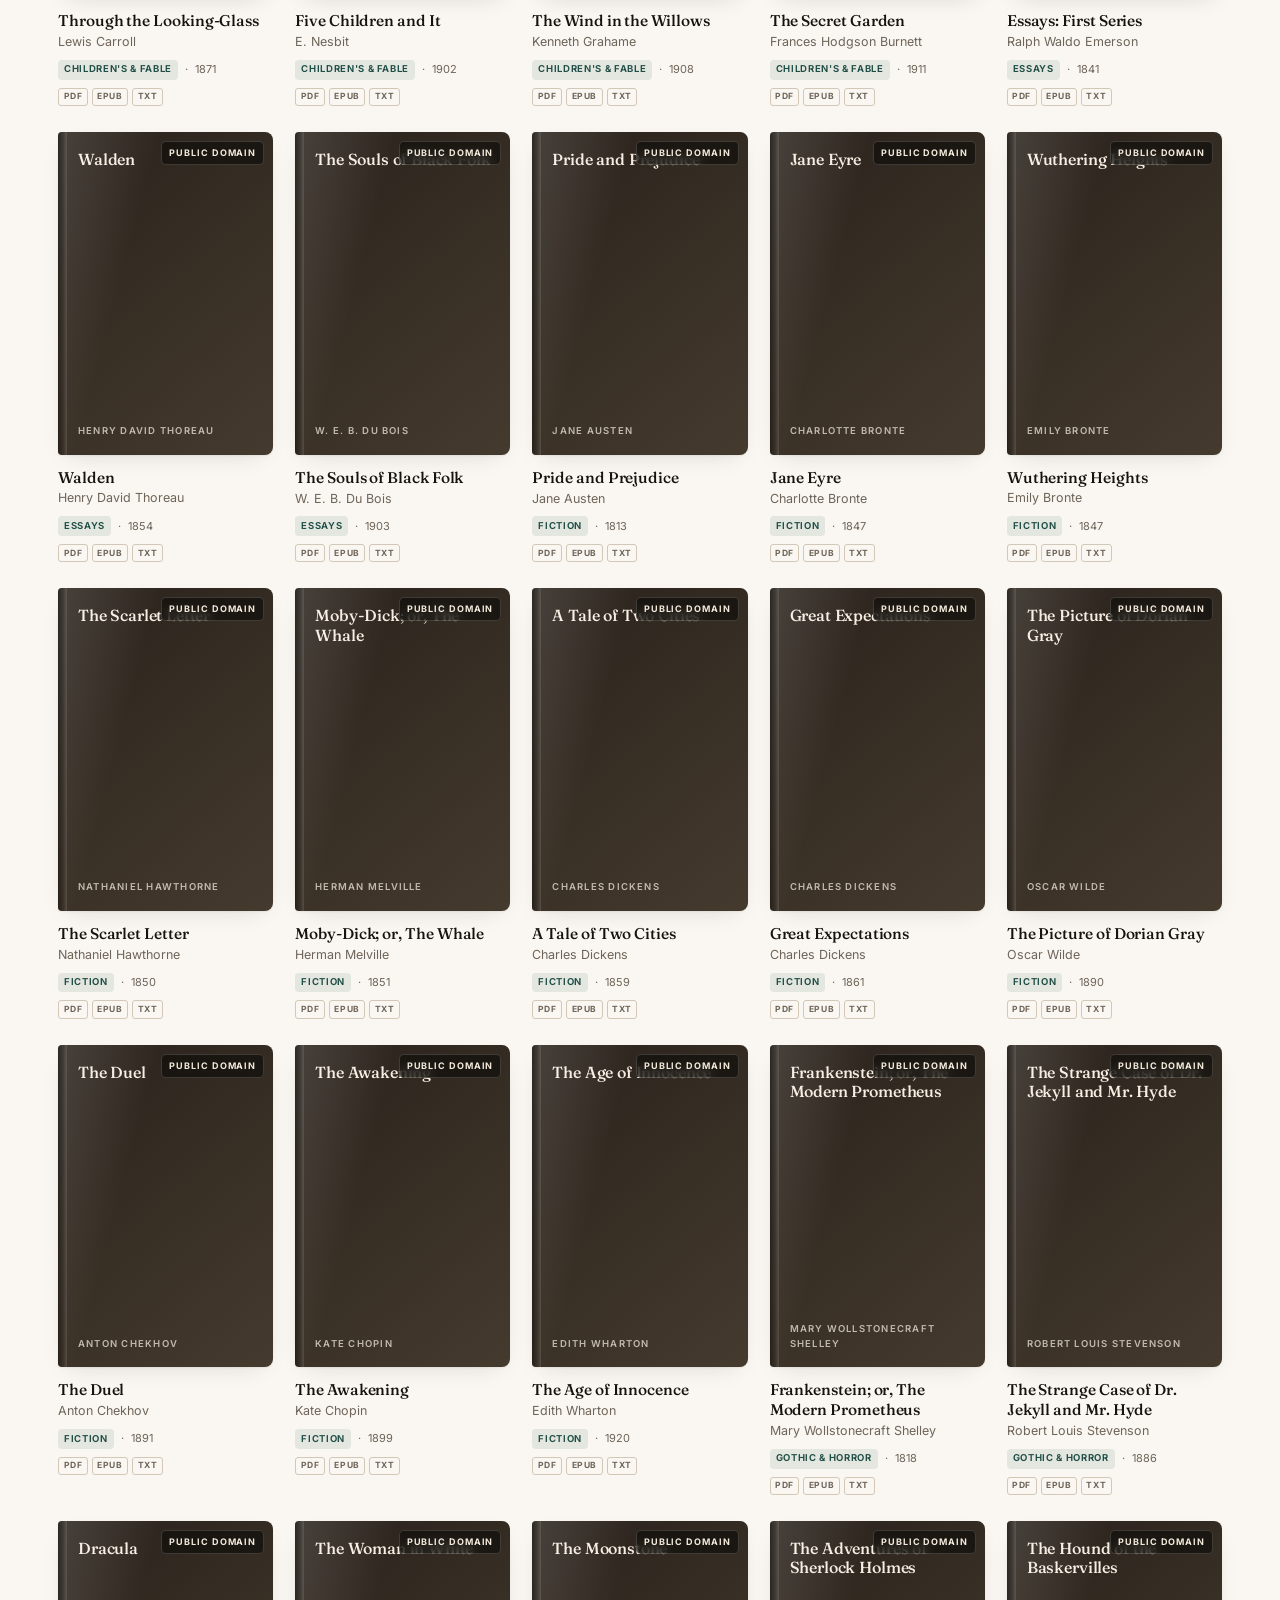
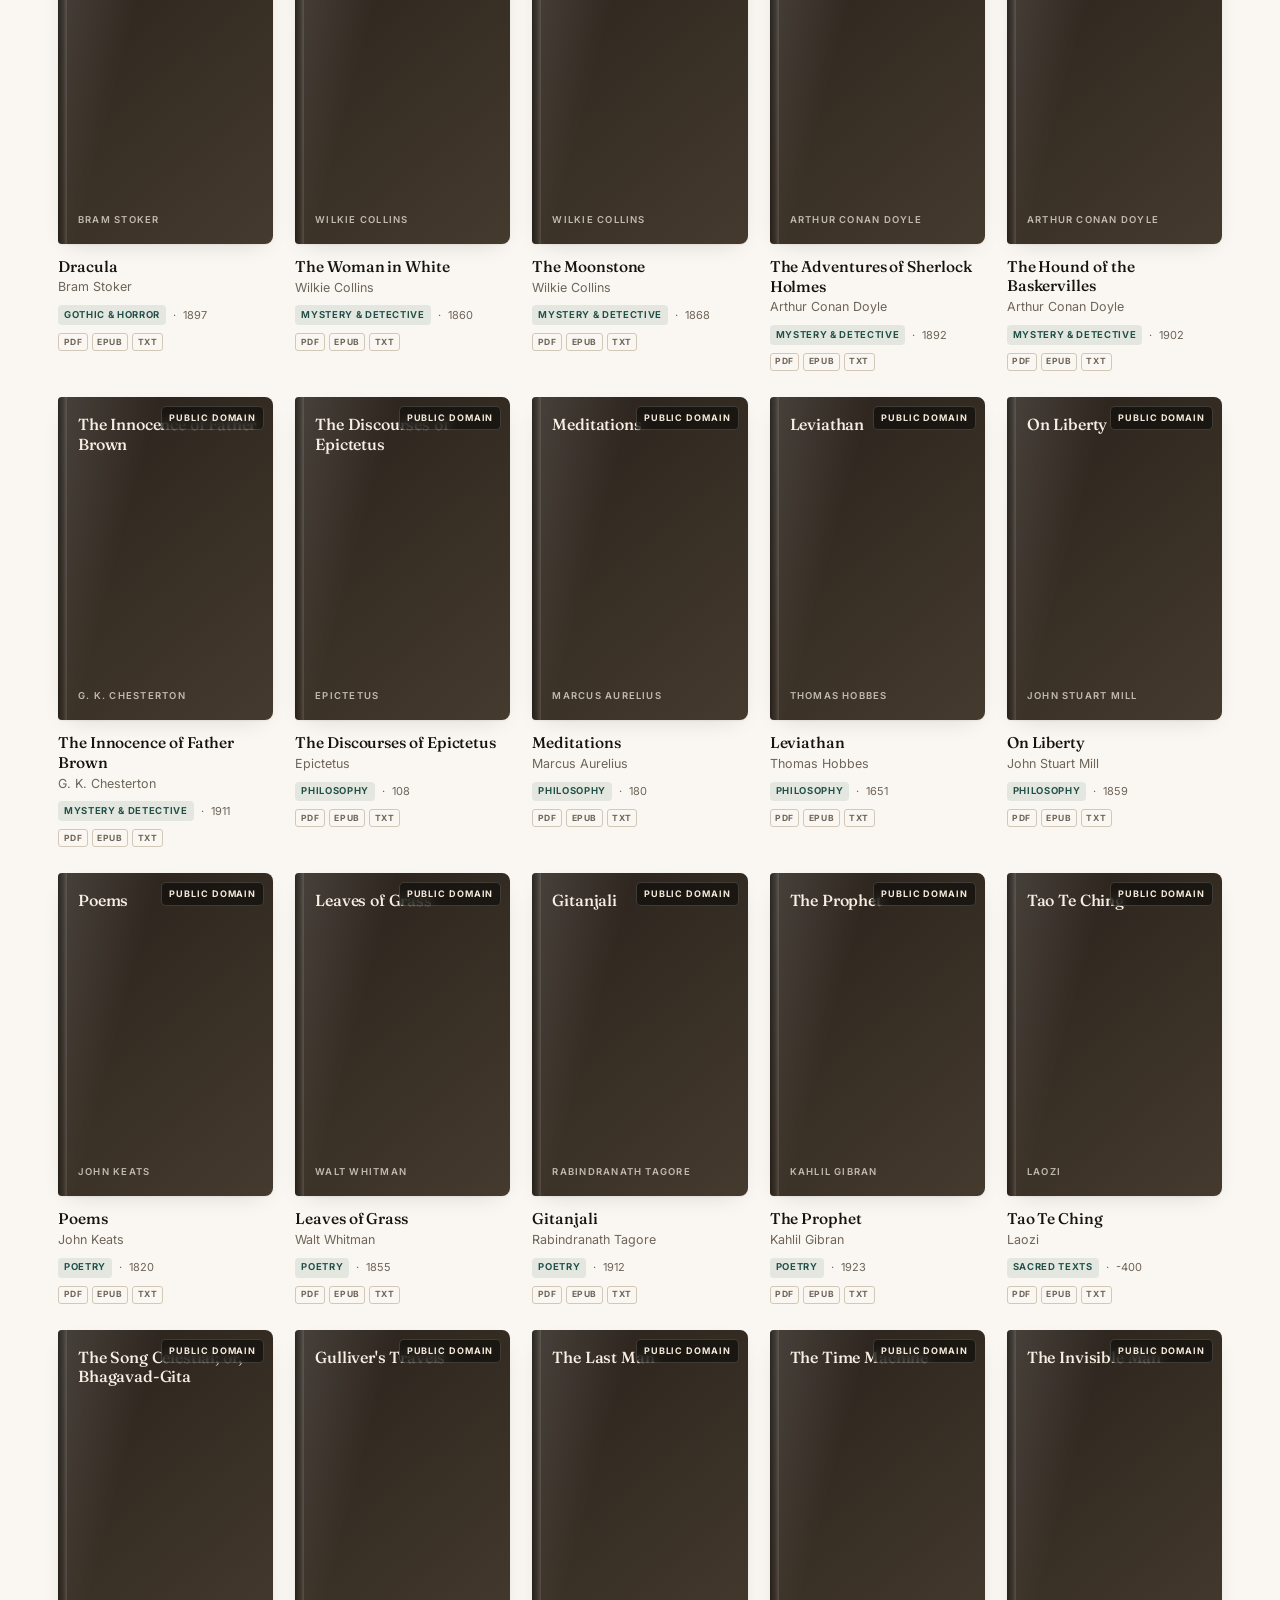
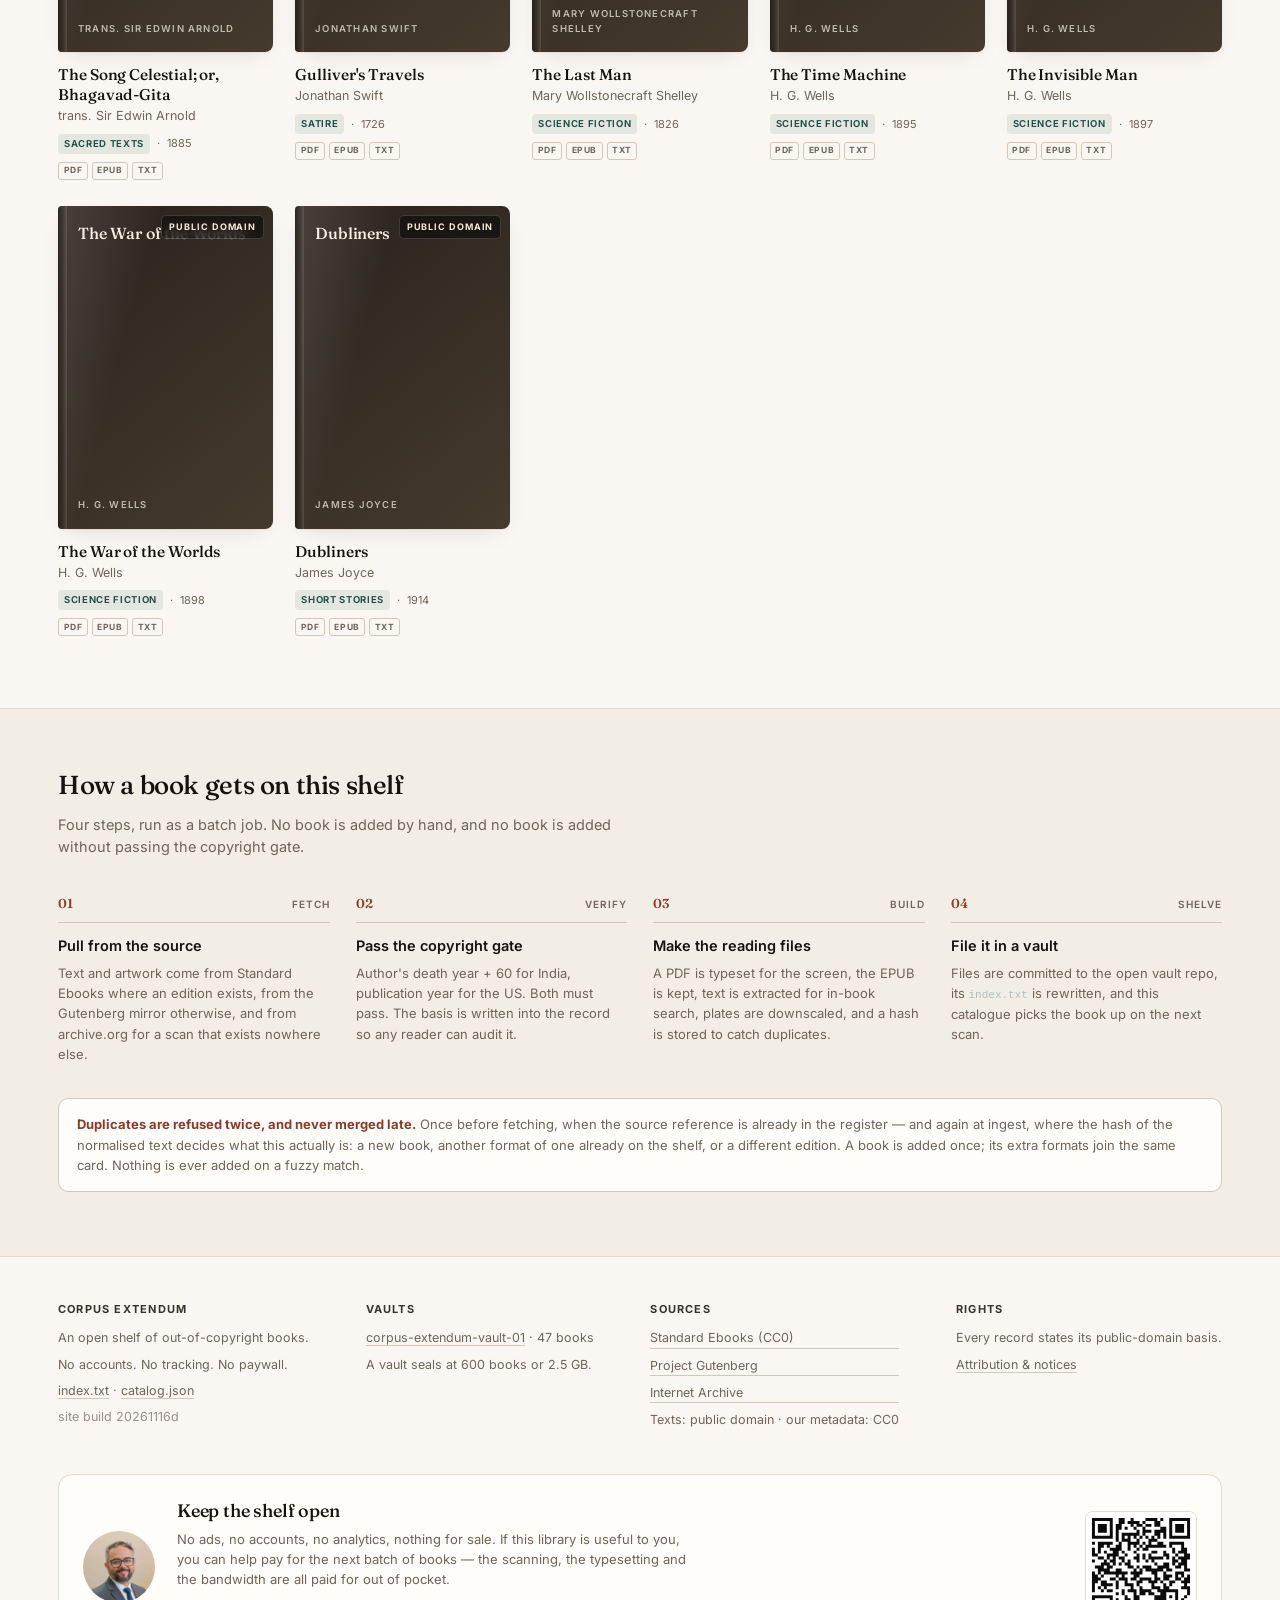
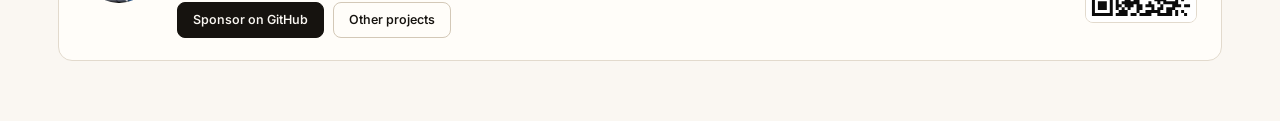
==== commit 431ebc20: "reader: bookmarks b or Mark drops a mark on the current place, m or Marks lists them, and a row jump" ====
--- a/index.html
+++ b/index.html
@@ -11,7 +11,7 @@
 <link rel="preconnect" href="https://fonts.googleapis.com">
 <link rel="preconnect" href="https://fonts.gstatic.com" crossorigin>
 <link href="https://fonts.googleapis.com/css2?family=Fraunces:ital,opsz,wght@0,9..144,300..800;1,9..144,300..700&family=Inter:wght@300..700&display=swap" rel="stylesheet">
-<link rel="stylesheet" href="assets/app.css?v=20261116i">
+<link rel="stylesheet" href="assets/app.css?v=20261116j">
 <link rel="icon" href="data:image/svg+xml,<svg xmlns='http://www.w3.org/2000/svg' viewBox='0 0 32 32'><rect width='32' height='32' rx='7' fill='%238C3A2B'/><text x='16' y='22' font-family='Georgia,serif' font-size='15' fill='%23FBF3E9' text-anchor='middle'>CE</text></svg>">
 </head>
 <body>
@@ -191,6 +191,8 @@
     <button class="rpill" id="rNext" title="Next page">›</button>
     <div class="fmtbar" id="fmtbar"></div>
     <button class="rpill" id="rFind" title="Search inside (/)">Find</button>
+    <button class="rpill" id="rMark" title="Bookmark this place (b)">Mark</button>
+    <button class="rpill" id="rMarks" title="Bookmarks (m)">Marks</button>
     <a class="rpill" id="rDownload" href="#" target="_blank" rel="noopener">Download</a>
     <button class="rclose" id="rClose" aria-label="Close reader">
       <svg width="14" height="14" viewBox="0 0 24 24" fill="none" stroke="currentColor" stroke-width="2.2"><path d="M18 6 6 18M6 6l12 12"/></svg>
@@ -202,6 +204,10 @@
     <span class="findcount" id="findCount"></span>
     <button class="findclose" id="findClose" aria-label="Close search">✕</button>
     <div class="findresults" id="findResults" hidden></div>
+  </div>
+  <div class="markspanel" id="marksPanel" hidden>
+    <div class="markshead"><span>Bookmarks in this book</span><button class="findclose" id="marksClose" aria-label="Close">✕</button></div>
+    <div class="markslist" id="marksList"></div>
   </div>
   <div class="rbody">
     <div class="stage" id="stage">
@@ -228,9 +234,9 @@
   </div>
 </div>
 
-<script src="assets/vendor/jszip.min.js?v=20261116i"></script>
-<script src="assets/vendor/epub.min.js?v=20261116i"></script>
-<script src="assets/vendor/pdf.min.js?v=20261116i"></script>
-<script src="assets/app.js?v=20261116i"></script>
+<script src="assets/vendor/jszip.min.js?v=20261116j"></script>
+<script src="assets/vendor/epub.min.js?v=20261116j"></script>
+<script src="assets/vendor/pdf.min.js?v=20261116j"></script>
+<script src="assets/app.js?v=20261116j"></script>
 </body>
 </html>
--- a/assets/app.css
+++ b/assets/app.css
@@ -442,3 +442,22 @@
   display:-webkit-box;-webkit-line-clamp:2;-webkit-box-orient:vertical;overflow:hidden}
 .rcard .rmeta{font-size:10.5px;color:var(--muted);margin-top:3px}
 .rcard:hover .rcover{transform:translateY(-3px);transition:transform .18s}
+
+/* ---------- bookmarks ---------- */
+.markspanel{
+  position:absolute;top:56px;right:0;z-index:30;width:min(340px,92vw);max-height:60vh;overflow:auto;
+  background:#141110;border:1px solid #2A2520;border-radius:0 0 0 10px;
+  box-shadow:0 24px 50px -20px rgba(0,0,0,.9);
+}
+.markspanel[hidden]{display:none}
+.markshead{display:flex;align-items:center;justify-content:space-between;padding:11px 14px;
+  border-bottom:1px solid #211C18;font-size:10px;letter-spacing:.14em;text-transform:uppercase;color:#7E7568;font-weight:700}
+.markslist{padding:4px 0}
+.marksrow{display:flex;align-items:center;gap:10px;padding:9px 14px;border-bottom:1px solid #1C1815}
+.marksrow:last-child{border-bottom:0}
+.marksjump{flex:1;text-align:left;background:none;border:0;color:#C9C0B2;font:inherit;font-size:12.5px;cursor:pointer;padding:0}
+.marksjump:hover{color:#F2EADC}
+.marksjump small{display:block;color:#7E7568;font-size:10.5px;margin-top:2px}
+.marksdel{background:none;border:0;color:#6E6459;cursor:pointer;font-size:13px;padding:2px 4px}
+.marksdel:hover{color:#D98B75}
+.marksempty{padding:14px;color:#7E7568;font-size:12px}
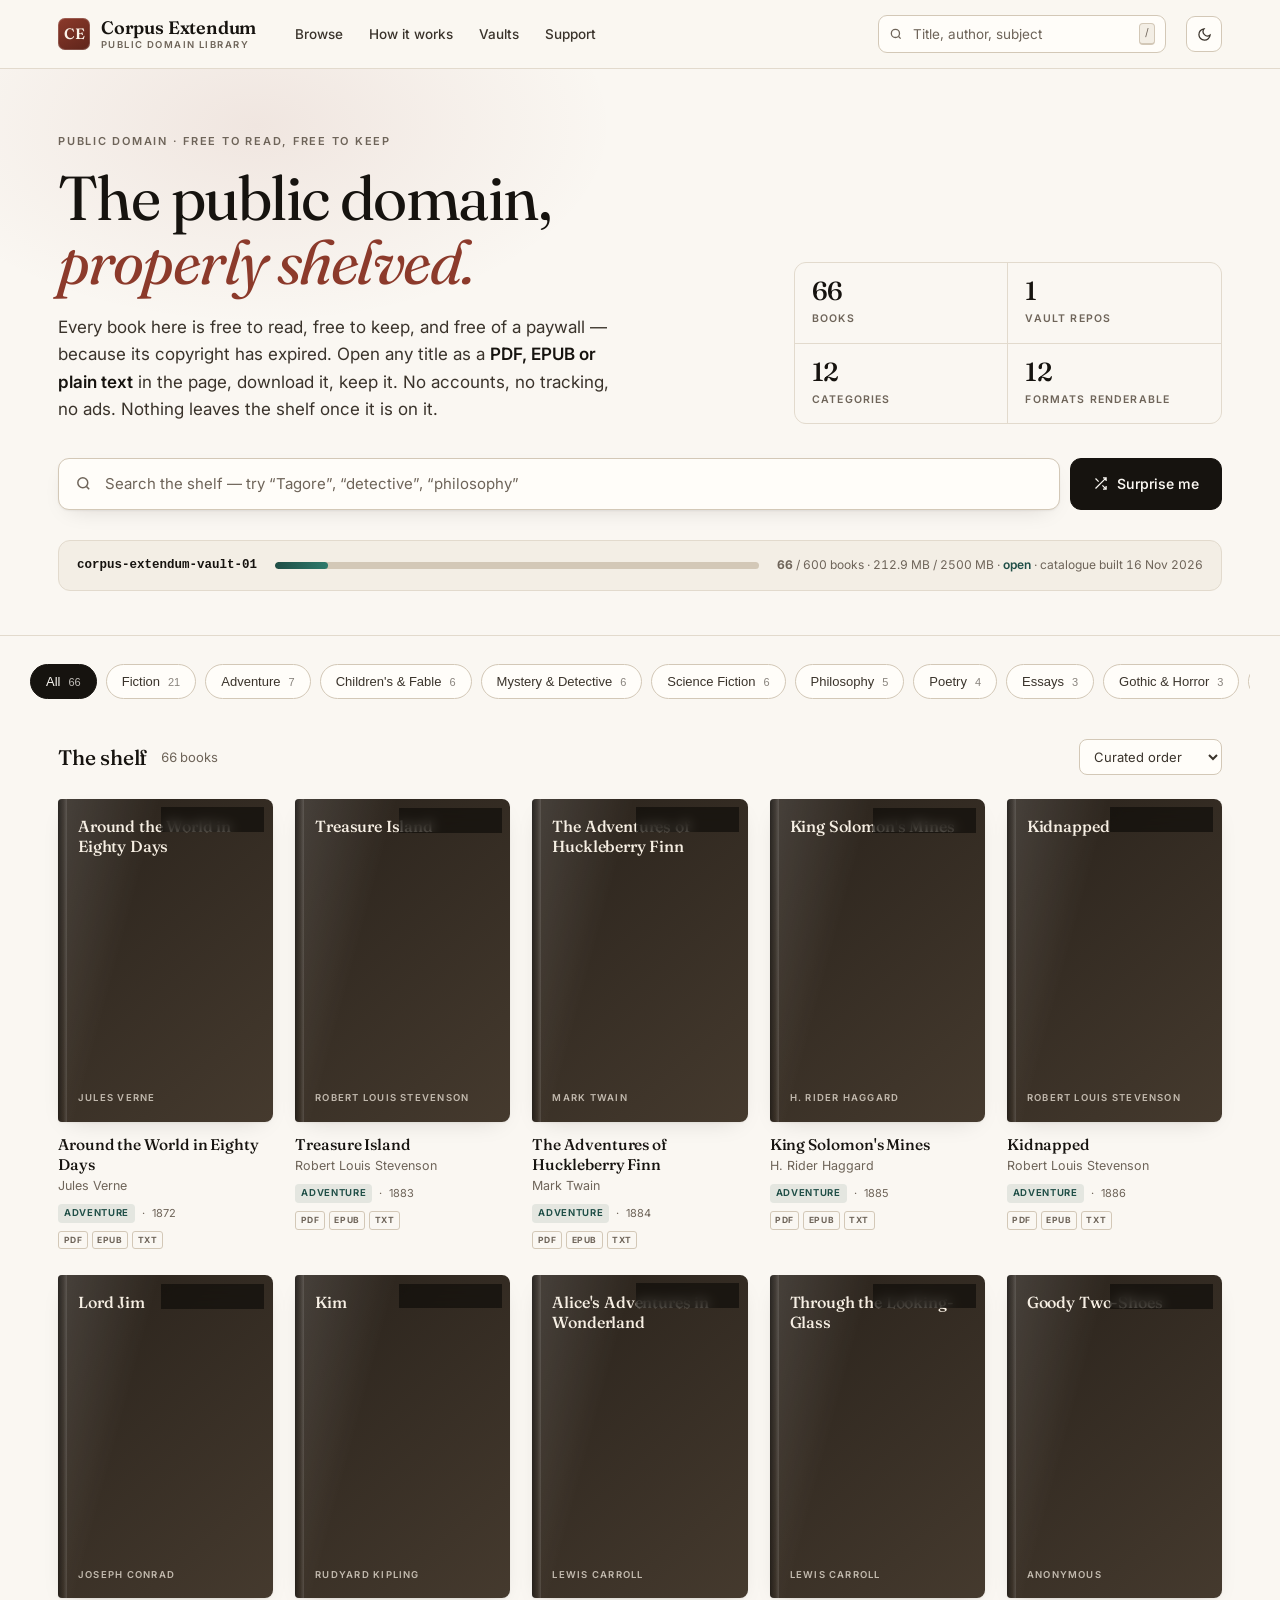
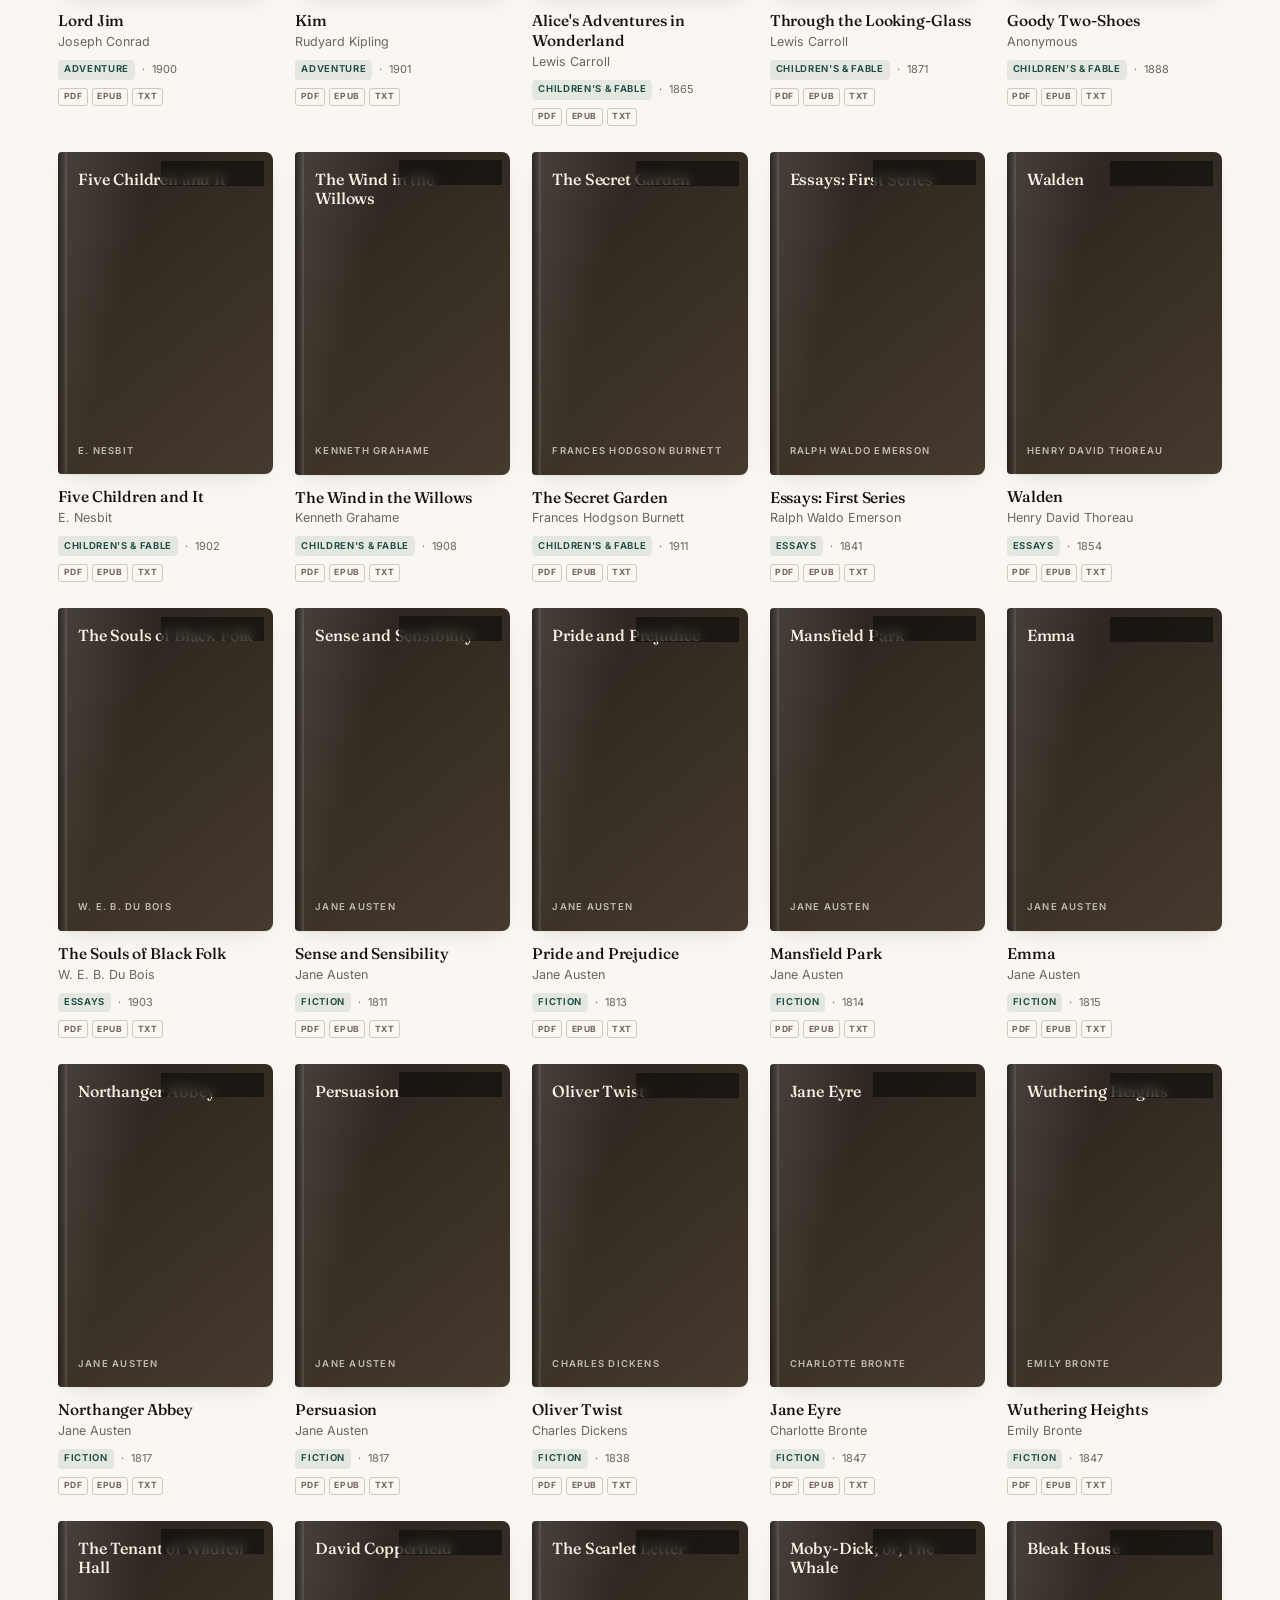
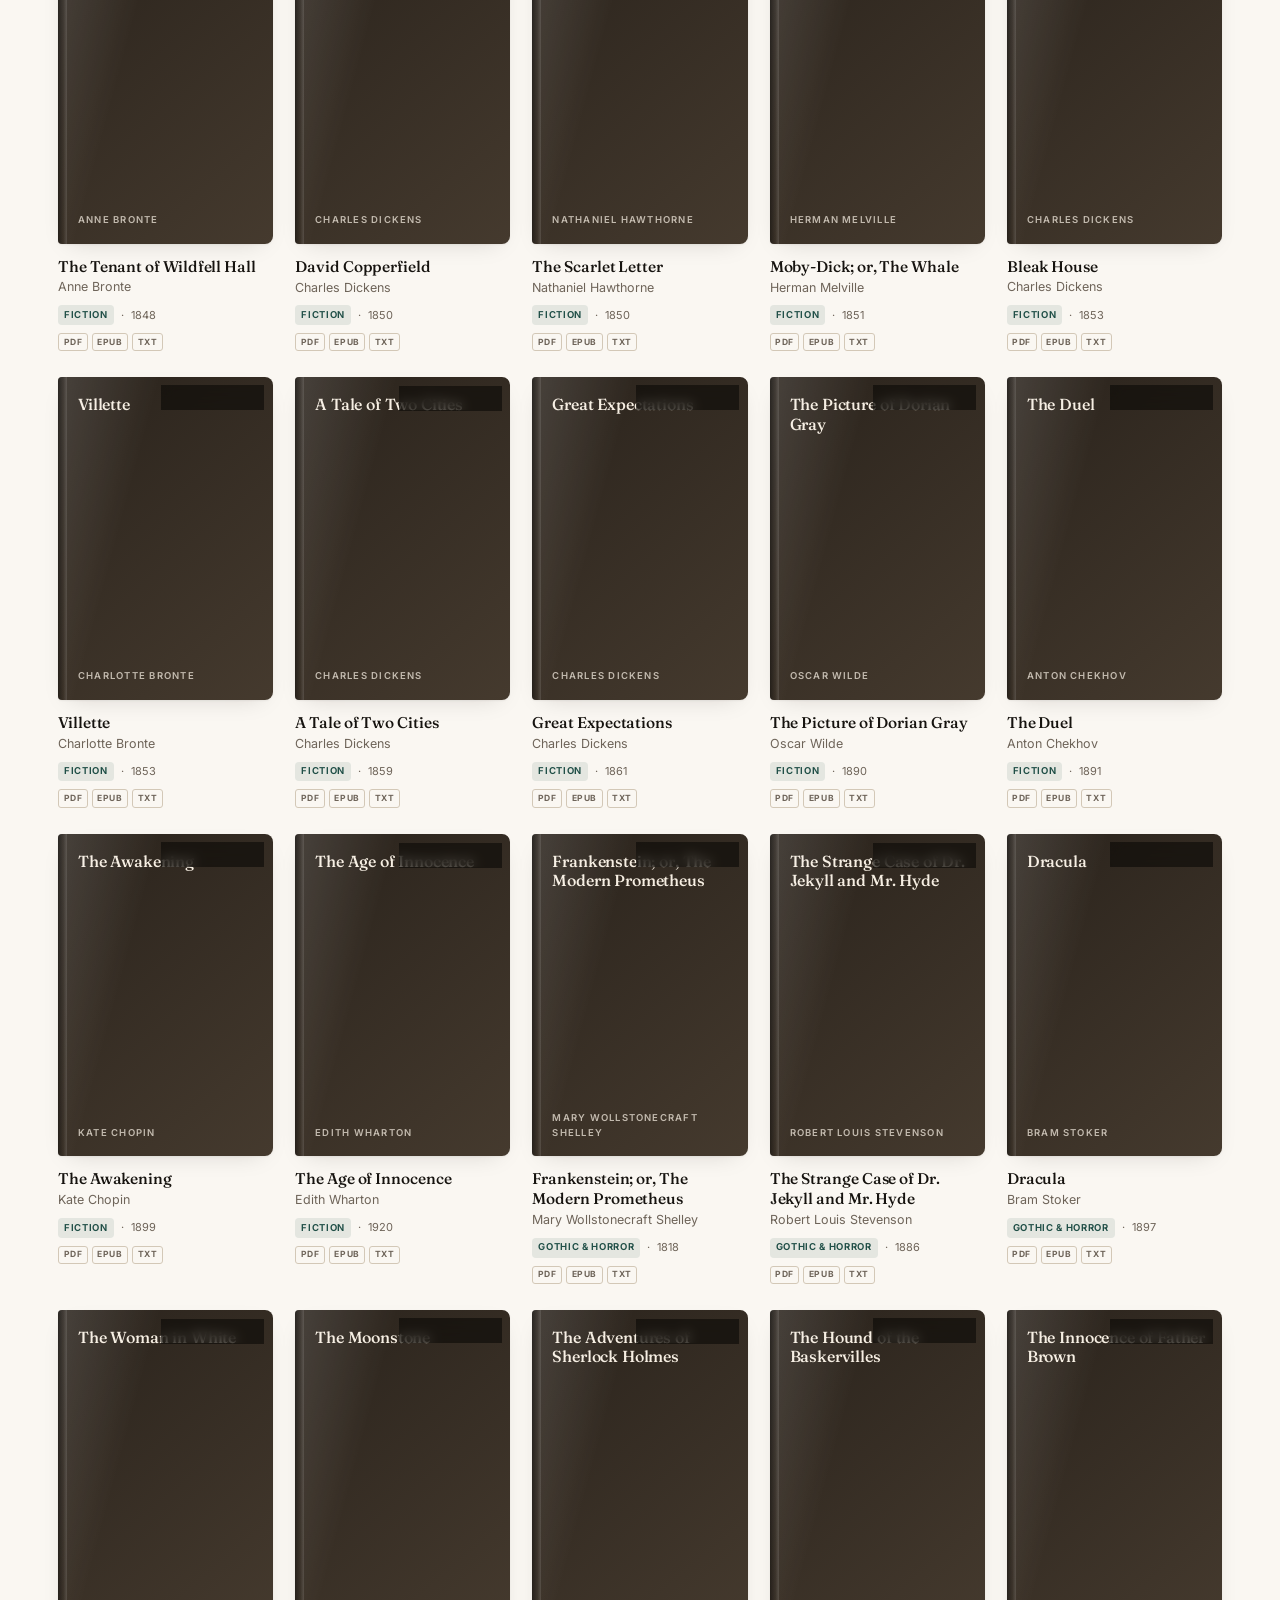
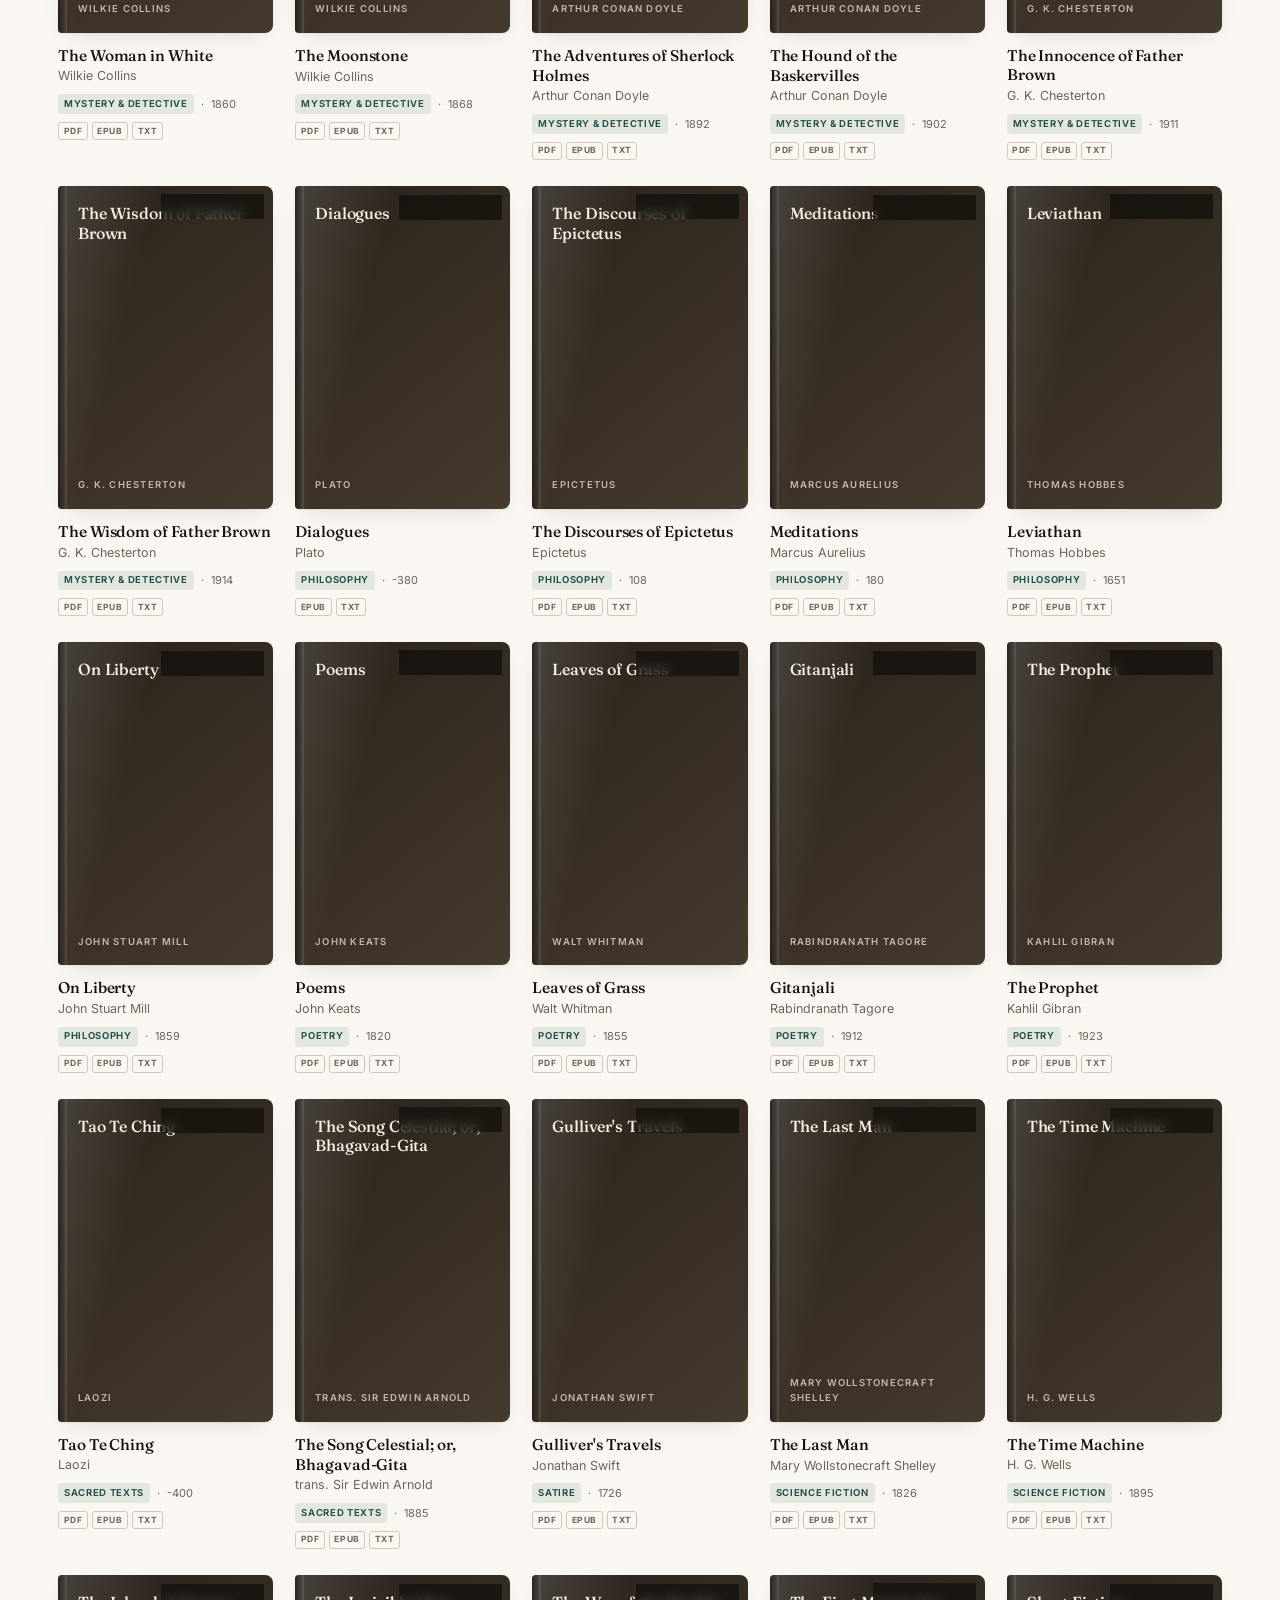
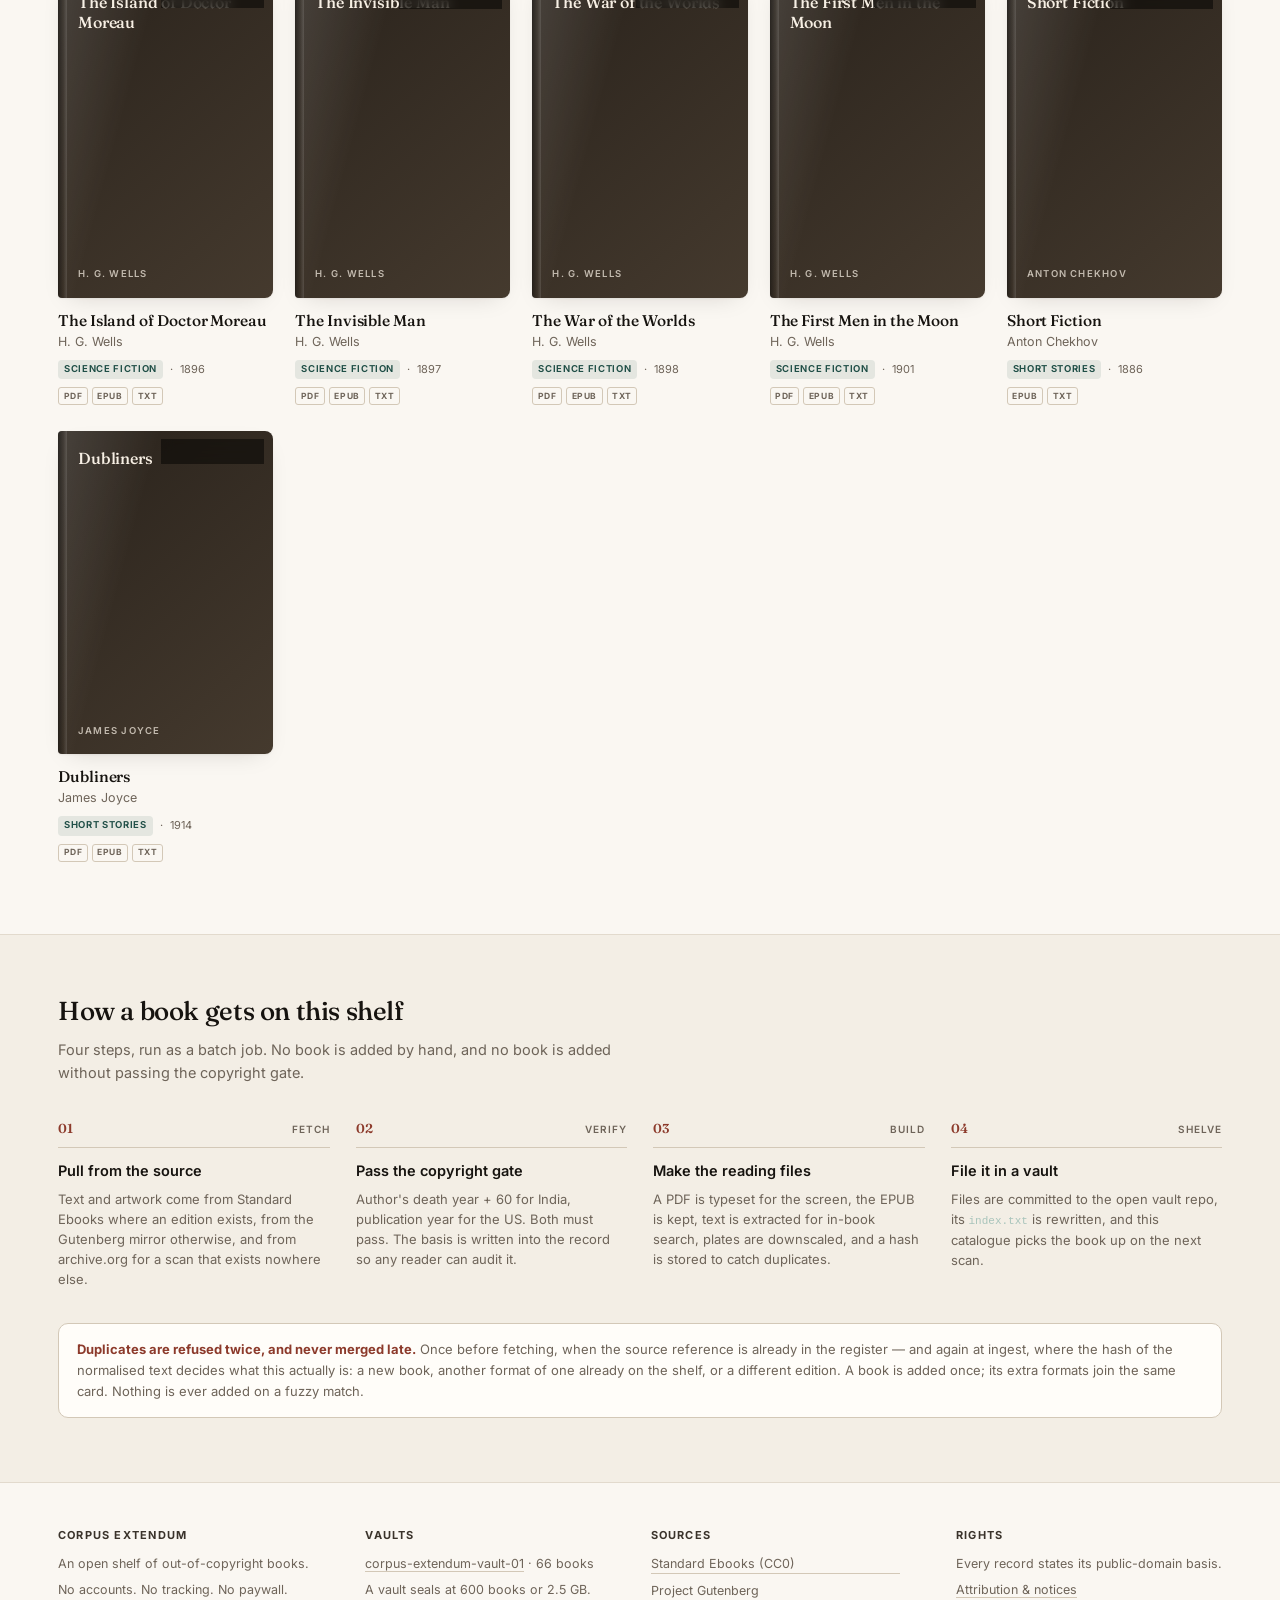
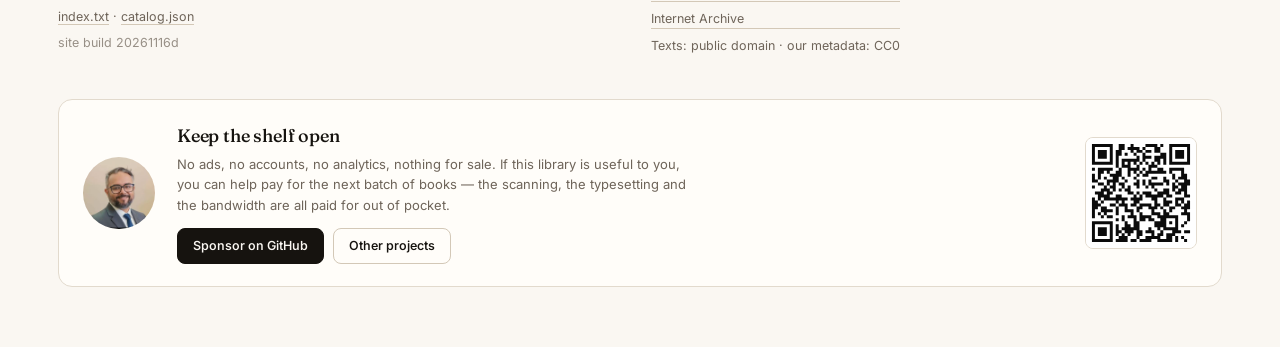
==== commit 6d6ffe15: "viewer: three bugs, found by opening the files The EPUB generated for scans was not an EPUB — contai" ====
--- a/index.html
+++ b/index.html
@@ -11,7 +11,7 @@
 <link rel="preconnect" href="https://fonts.googleapis.com">
 <link rel="preconnect" href="https://fonts.gstatic.com" crossorigin>
 <link href="https://fonts.googleapis.com/css2?family=Fraunces:ital,opsz,wght@0,9..144,300..800;1,9..144,300..700&family=Inter:wght@300..700&display=swap" rel="stylesheet">
-<link rel="stylesheet" href="assets/app.css?v=20261116j">
+<link rel="stylesheet" href="assets/app.css?v=20261116k">
 <link rel="icon" href="data:image/svg+xml,<svg xmlns='http://www.w3.org/2000/svg' viewBox='0 0 32 32'><rect width='32' height='32' rx='7' fill='%238C3A2B'/><text x='16' y='22' font-family='Georgia,serif' font-size='15' fill='%23FBF3E9' text-anchor='middle'>CE</text></svg>">
 </head>
 <body>
@@ -234,9 +234,9 @@
   </div>
 </div>
 
-<script src="assets/vendor/jszip.min.js?v=20261116j"></script>
-<script src="assets/vendor/epub.min.js?v=20261116j"></script>
-<script src="assets/vendor/pdf.min.js?v=20261116j"></script>
-<script src="assets/app.js?v=20261116j"></script>
+<script src="assets/vendor/jszip.min.js?v=20261116k"></script>
+<script src="assets/vendor/epub.min.js?v=20261116k"></script>
+<script src="assets/vendor/pdf.min.js?v=20261116k"></script>
+<script src="assets/app.js?v=20261116k"></script>
 </body>
 </html>
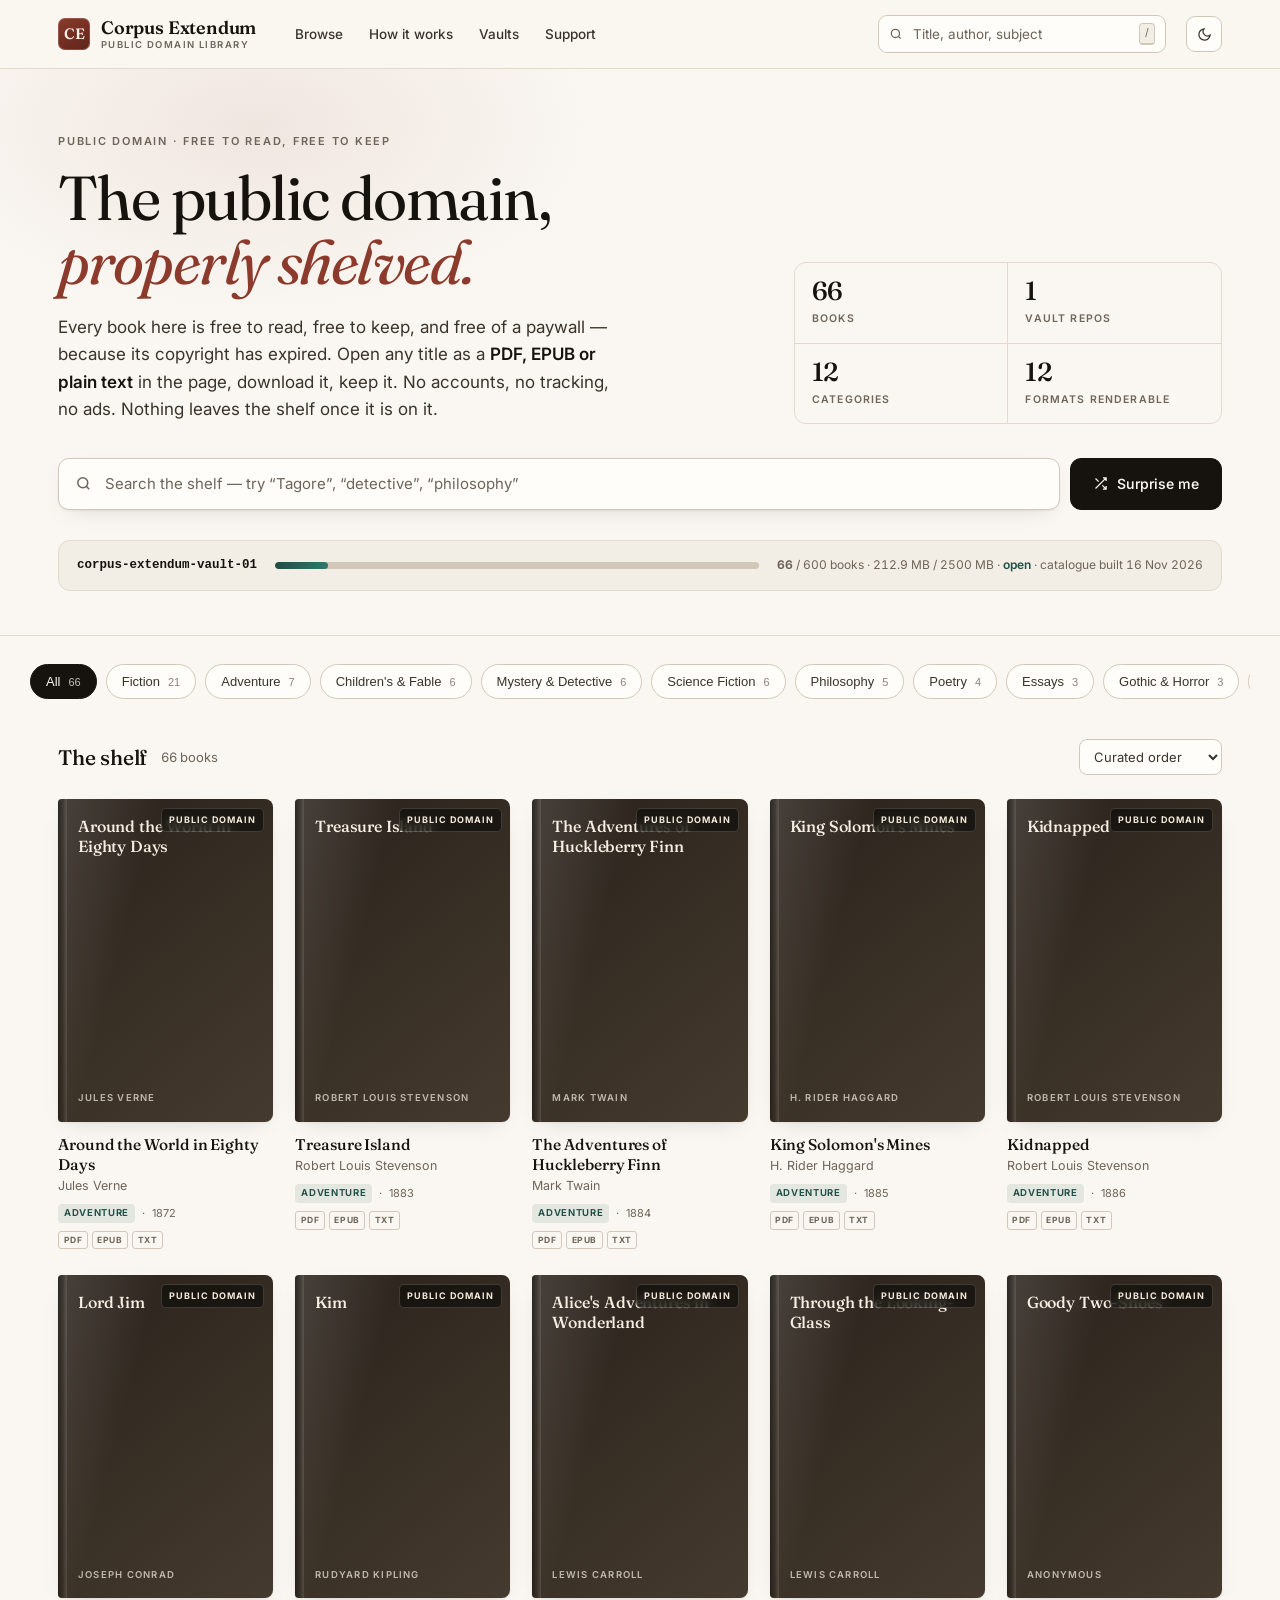
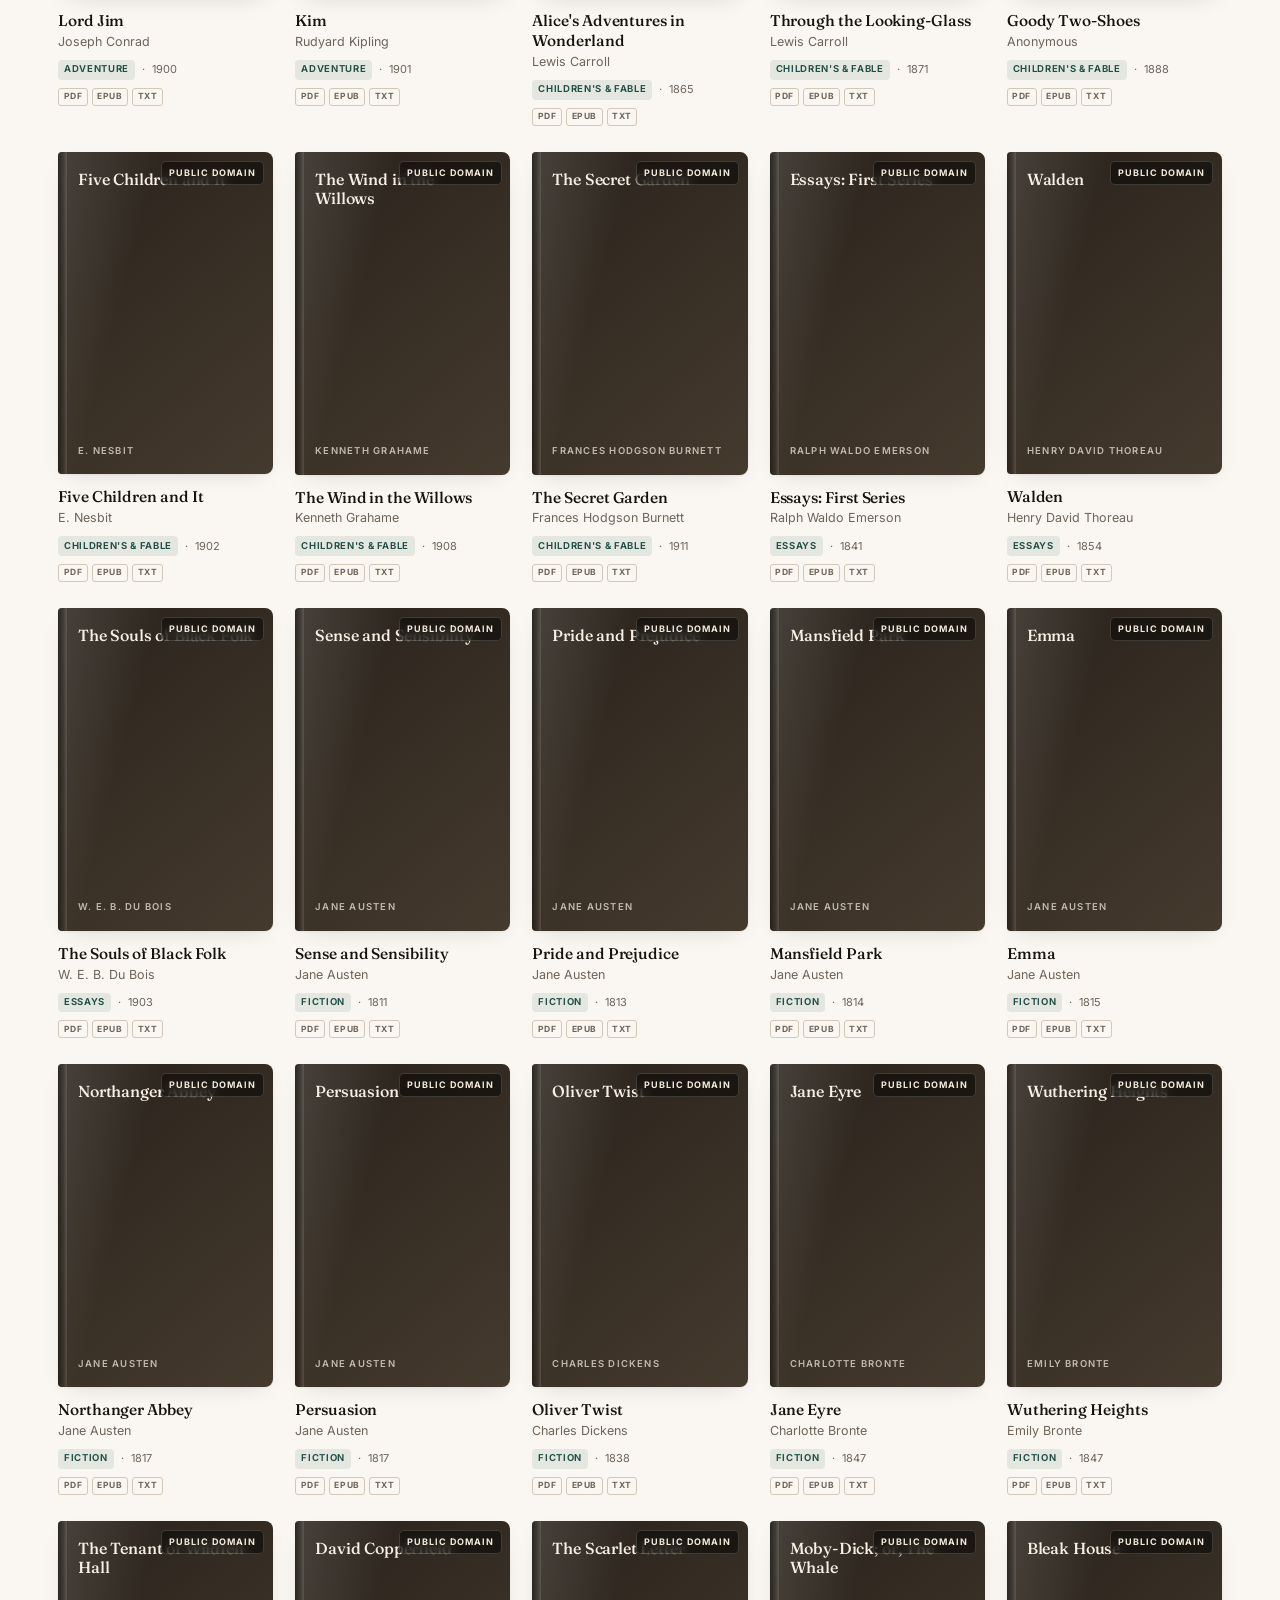
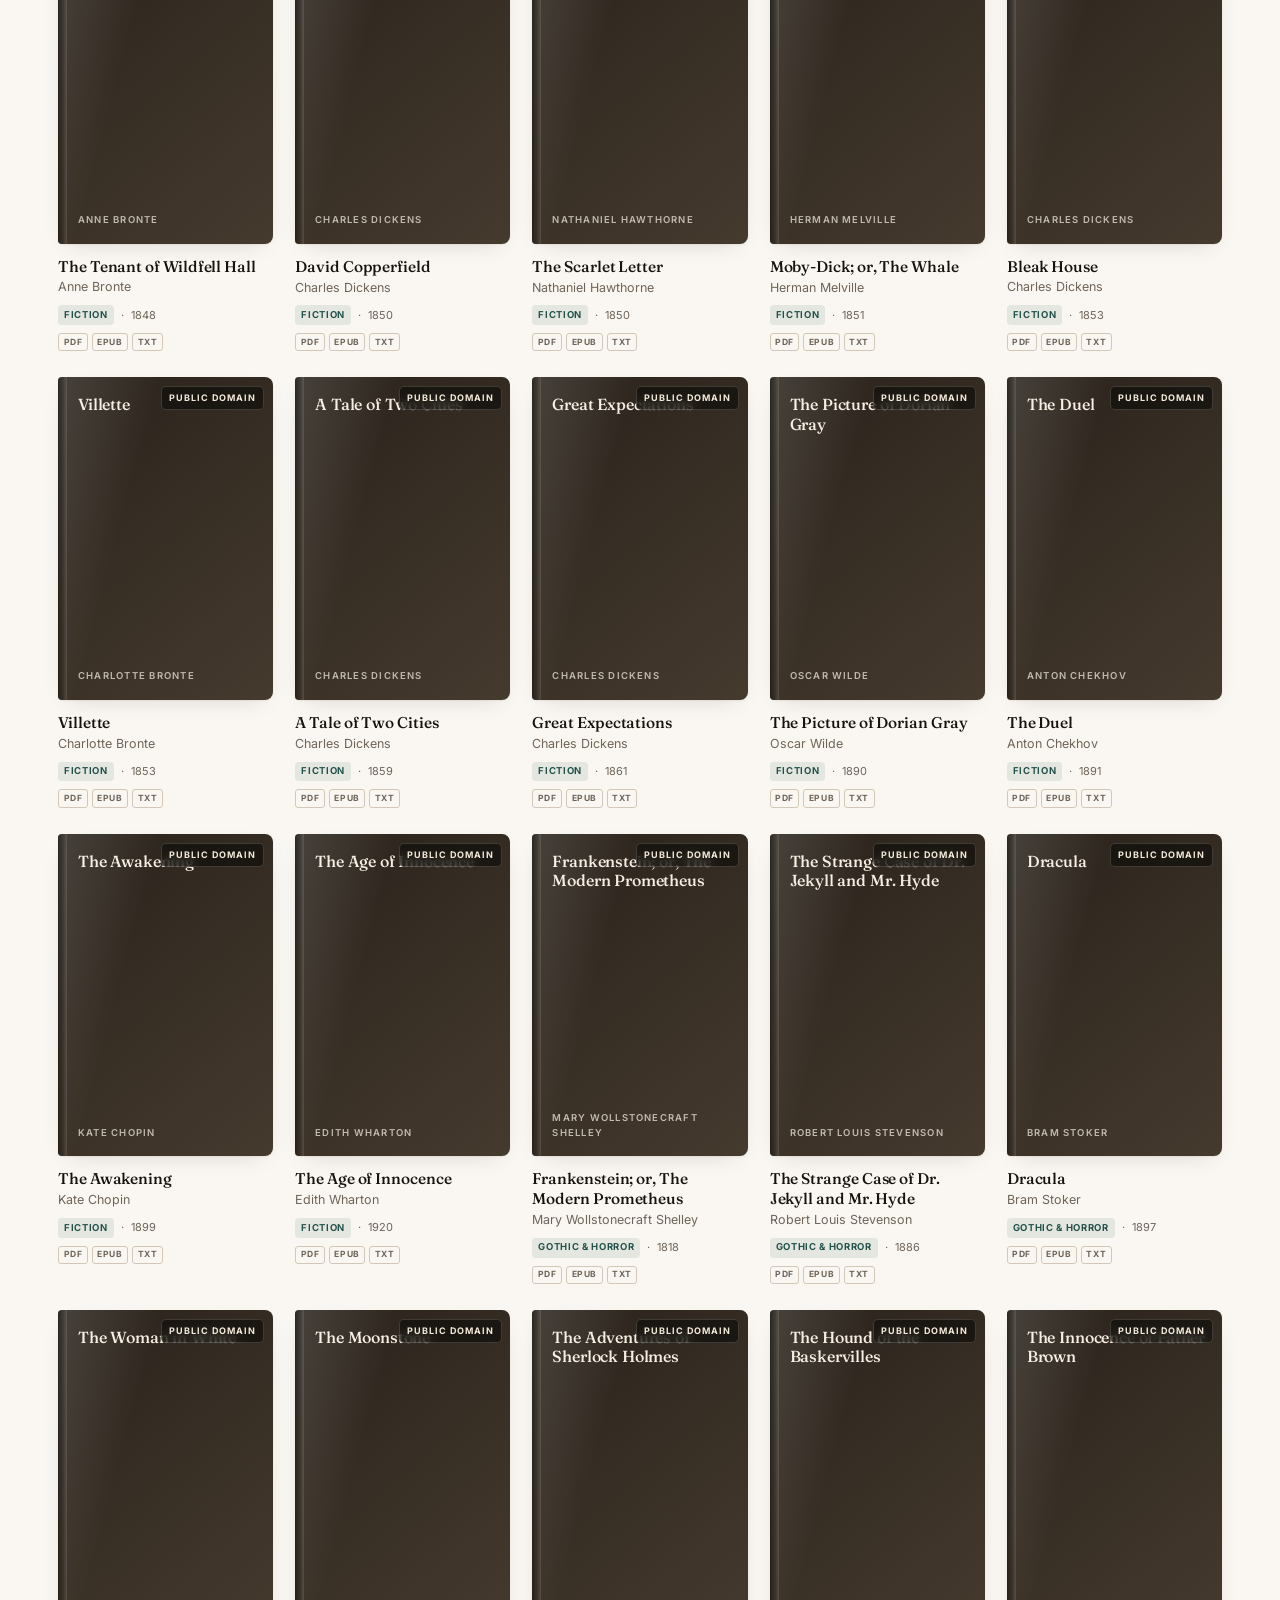
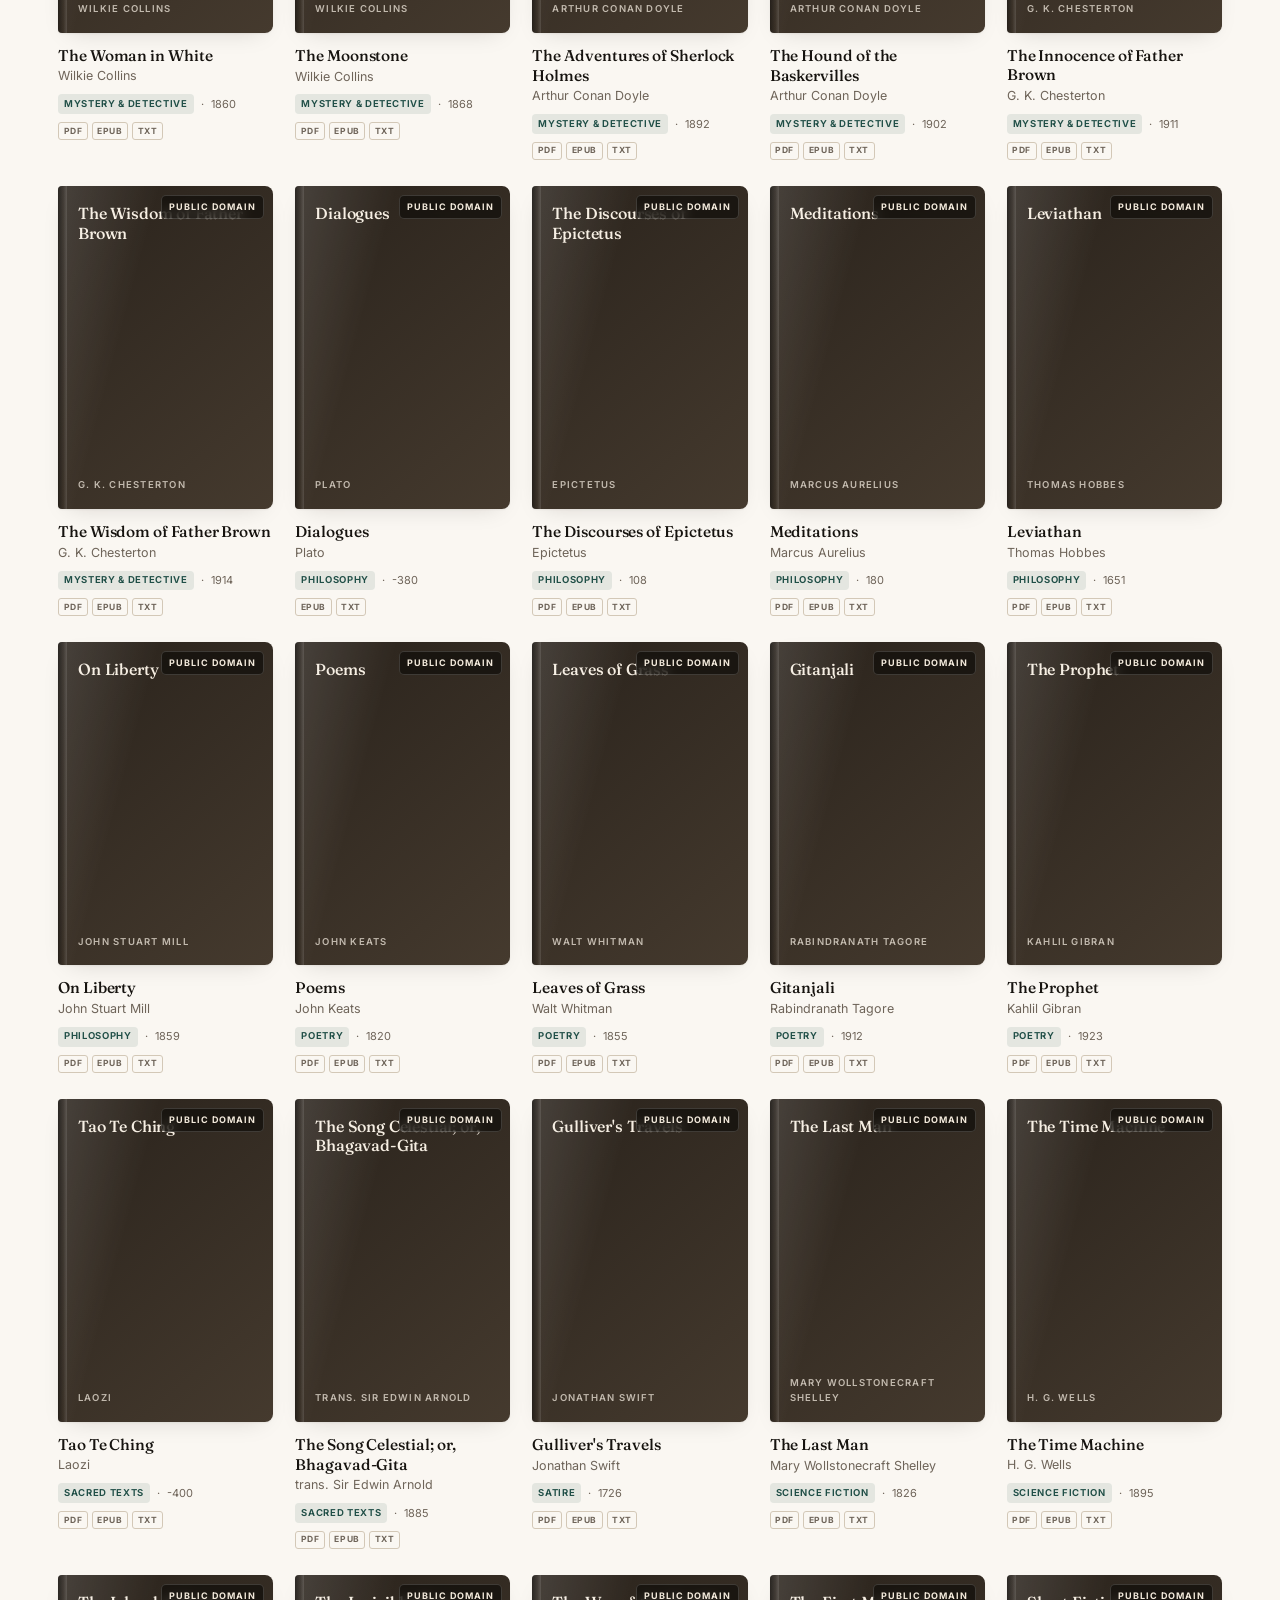
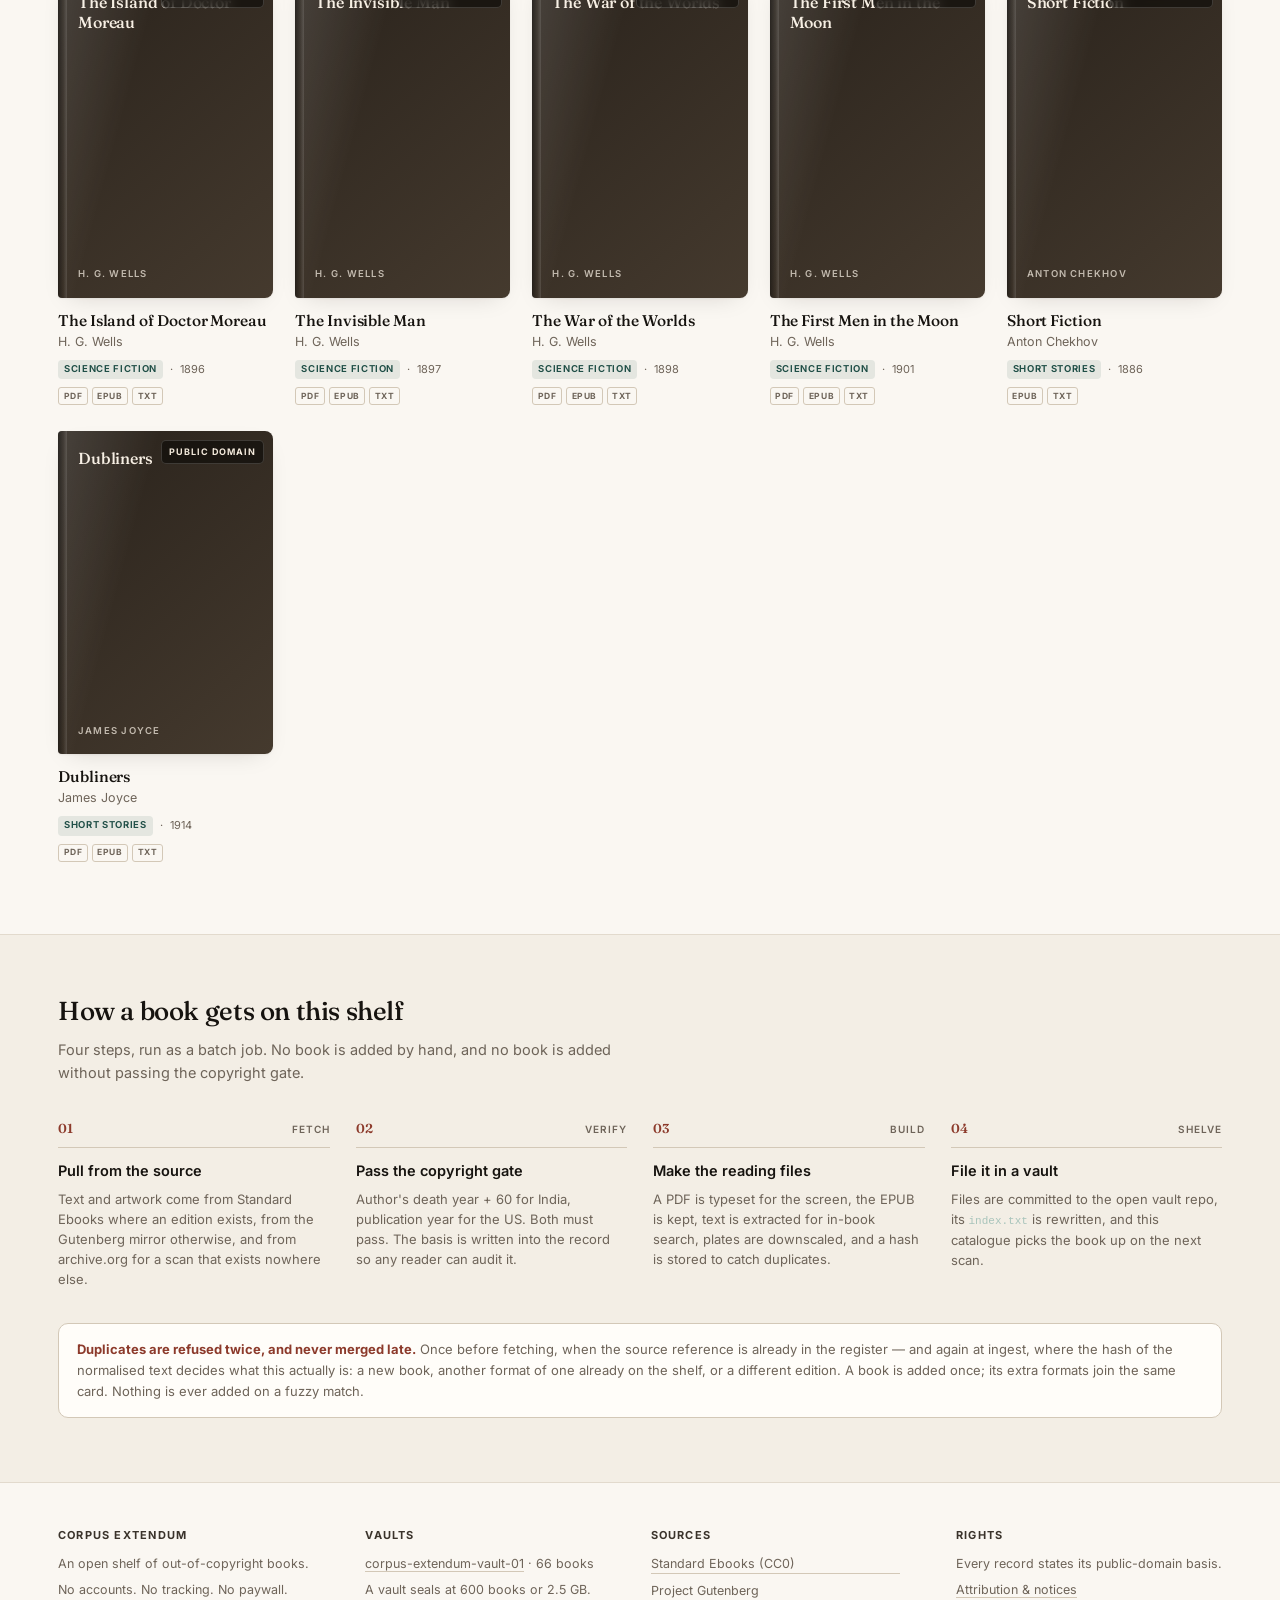
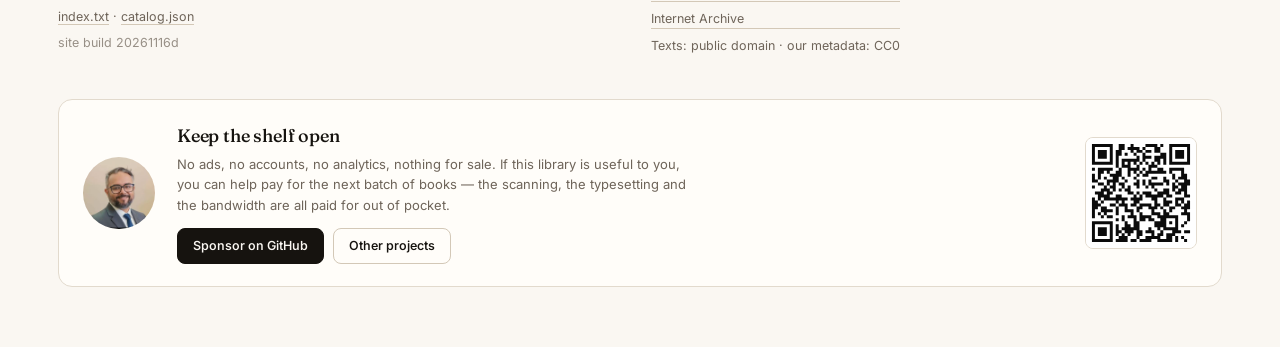
==== commit fcafe16f: "reader: only offer formats that can actually open Chips come from the book's own record and are filt" ====
--- a/index.html
+++ b/index.html
@@ -11,7 +11,7 @@
 <link rel="preconnect" href="https://fonts.googleapis.com">
 <link rel="preconnect" href="https://fonts.gstatic.com" crossorigin>
 <link href="https://fonts.googleapis.com/css2?family=Fraunces:ital,opsz,wght@0,9..144,300..800;1,9..144,300..700&family=Inter:wght@300..700&display=swap" rel="stylesheet">
-<link rel="stylesheet" href="assets/app.css?v=20261116k">
+<link rel="stylesheet" href="assets/app.css?v=20261116l">
 <link rel="icon" href="data:image/svg+xml,<svg xmlns='http://www.w3.org/2000/svg' viewBox='0 0 32 32'><rect width='32' height='32' rx='7' fill='%238C3A2B'/><text x='16' y='22' font-family='Georgia,serif' font-size='15' fill='%23FBF3E9' text-anchor='middle'>CE</text></svg>">
 </head>
 <body>
@@ -234,9 +234,9 @@
   </div>
 </div>
 
-<script src="assets/vendor/jszip.min.js?v=20261116k"></script>
-<script src="assets/vendor/epub.min.js?v=20261116k"></script>
-<script src="assets/vendor/pdf.min.js?v=20261116k"></script>
-<script src="assets/app.js?v=20261116k"></script>
+<script src="assets/vendor/jszip.min.js?v=20261116l"></script>
+<script src="assets/vendor/epub.min.js?v=20261116l"></script>
+<script src="assets/vendor/pdf.min.js?v=20261116l"></script>
+<script src="assets/app.js?v=20261116l"></script>
 </body>
 </html>
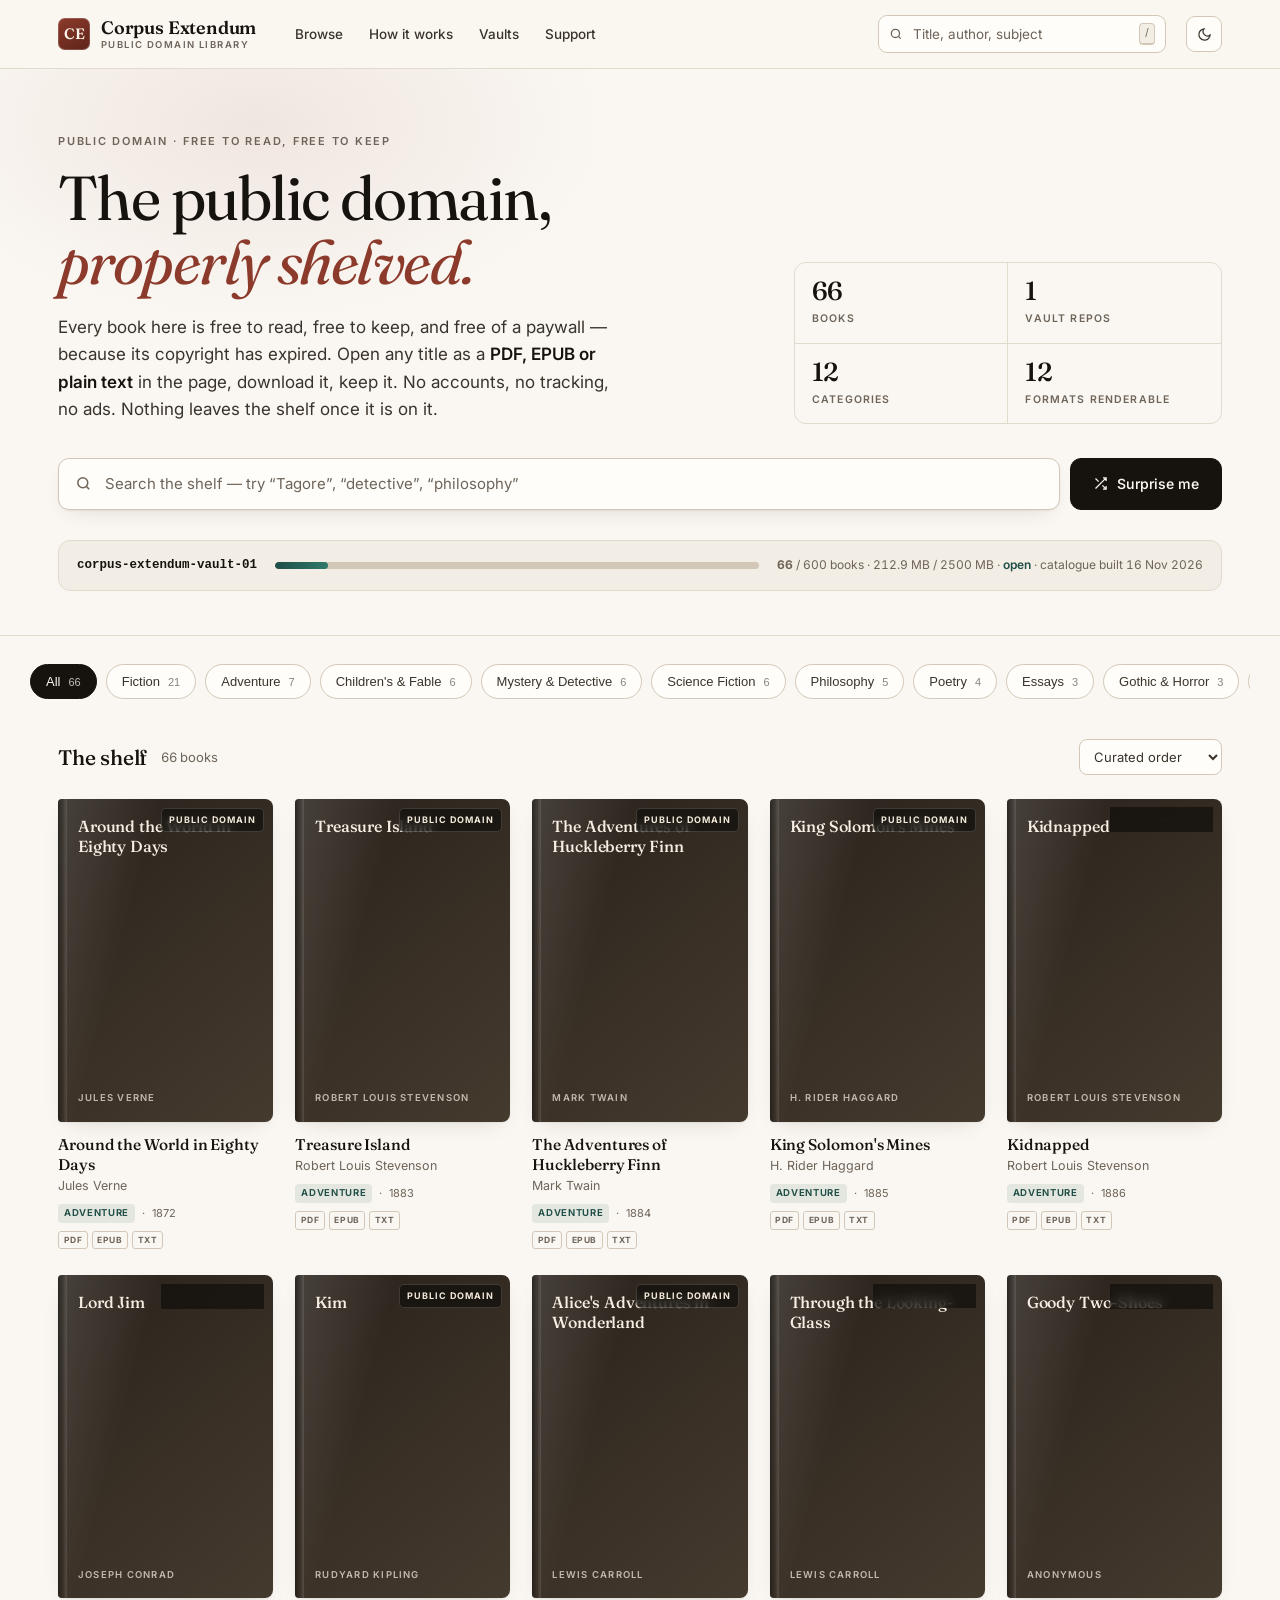
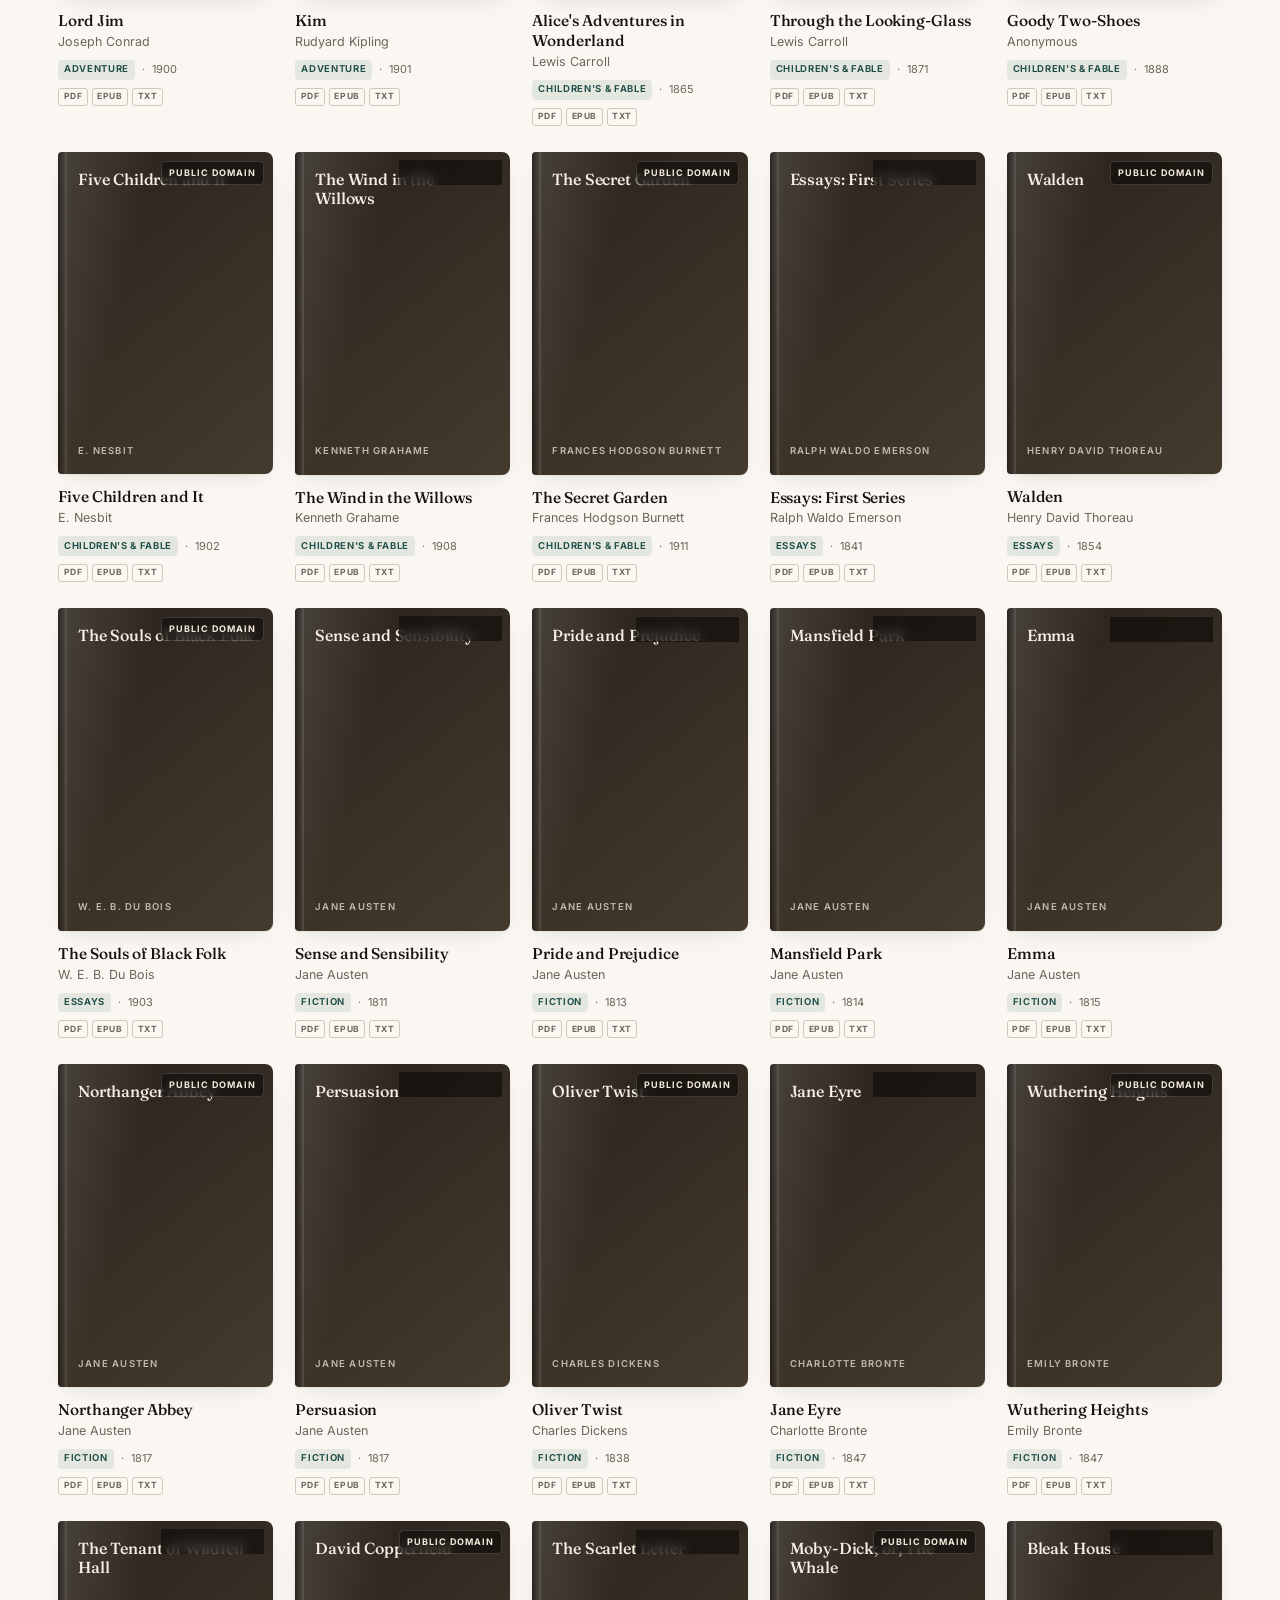
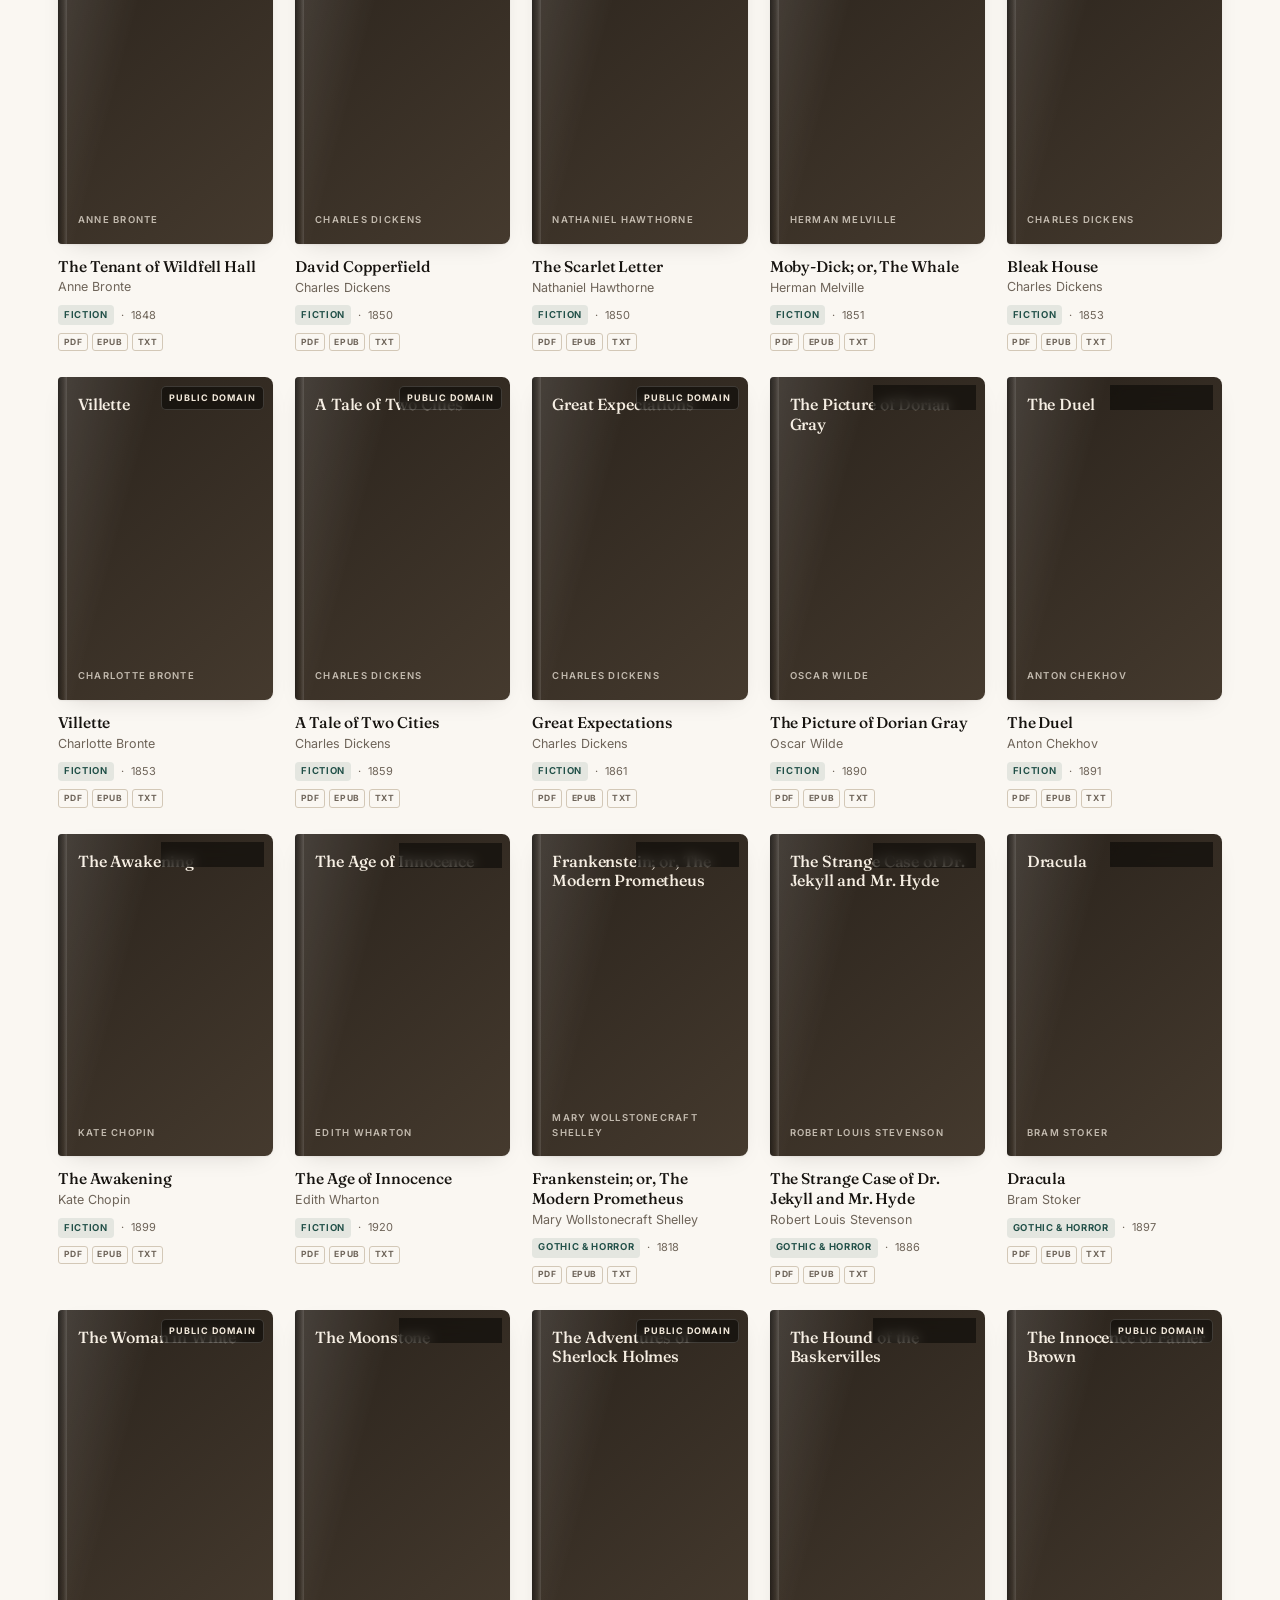
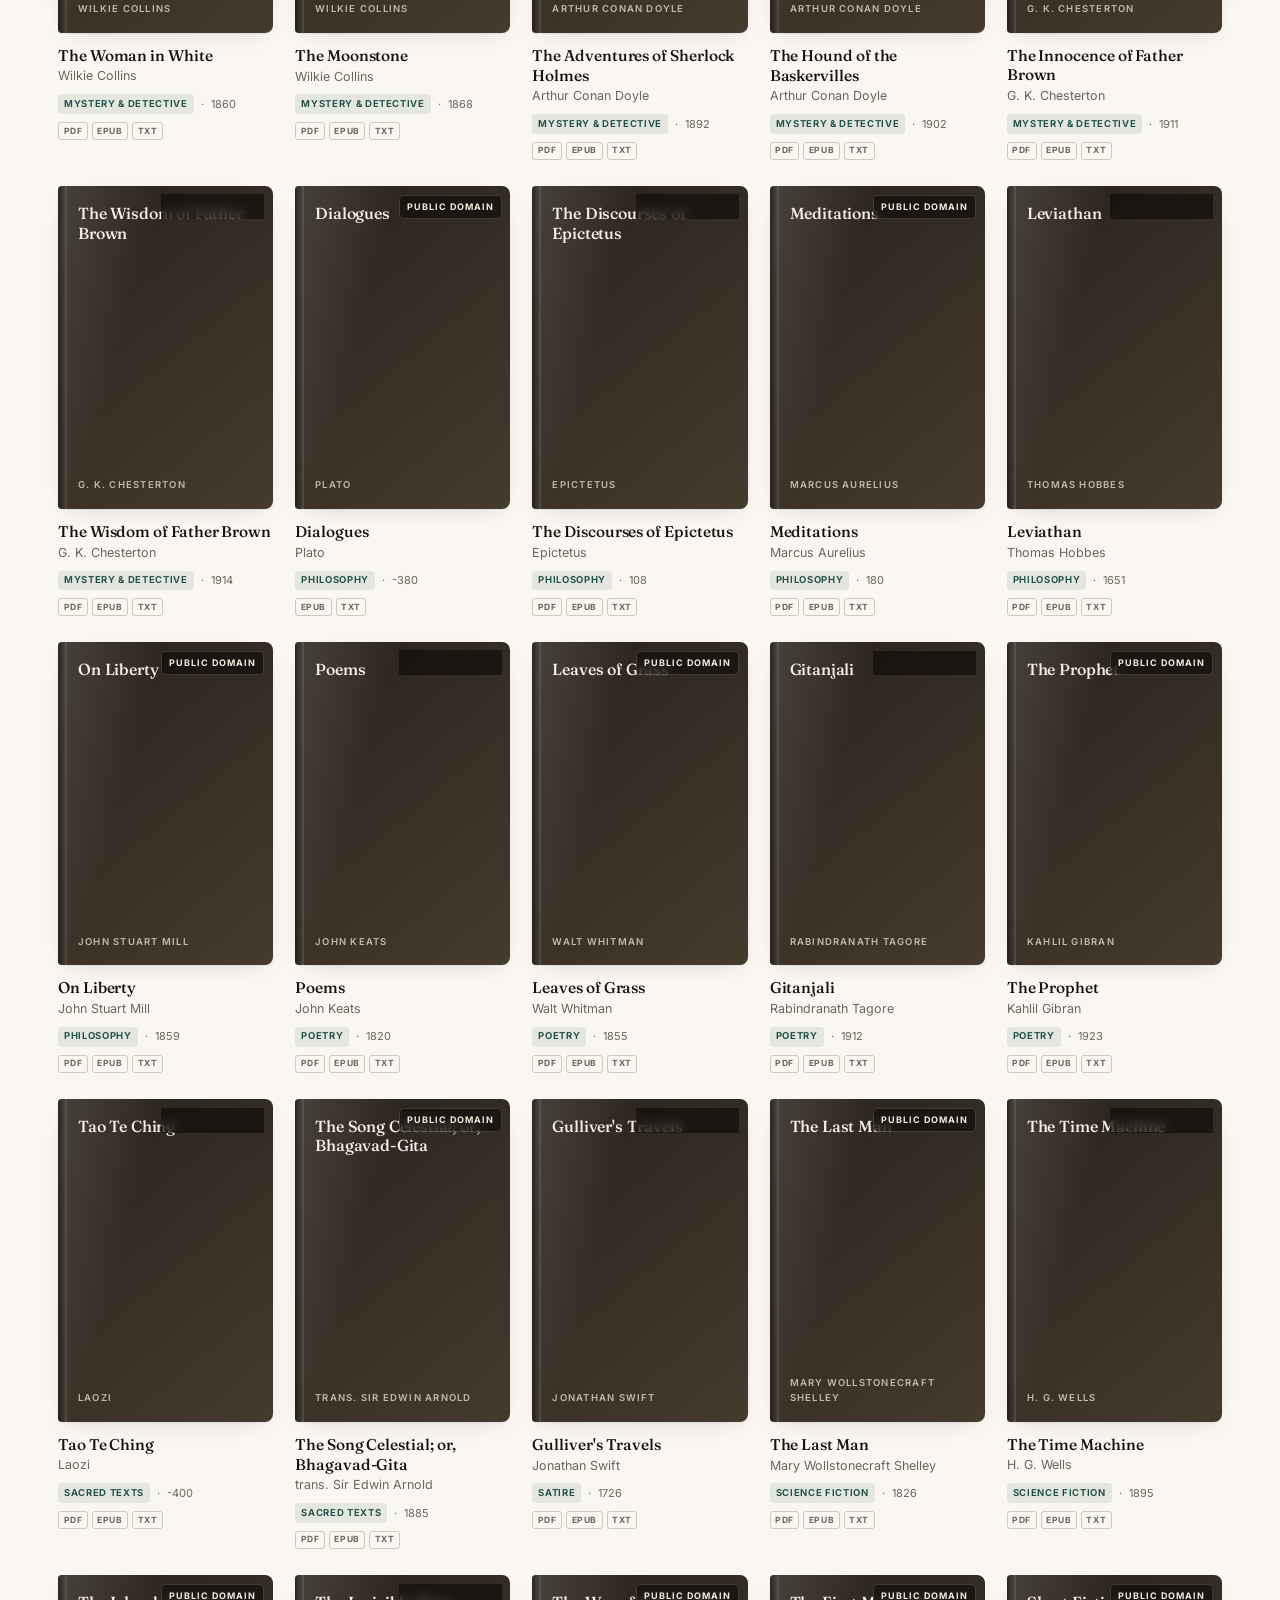
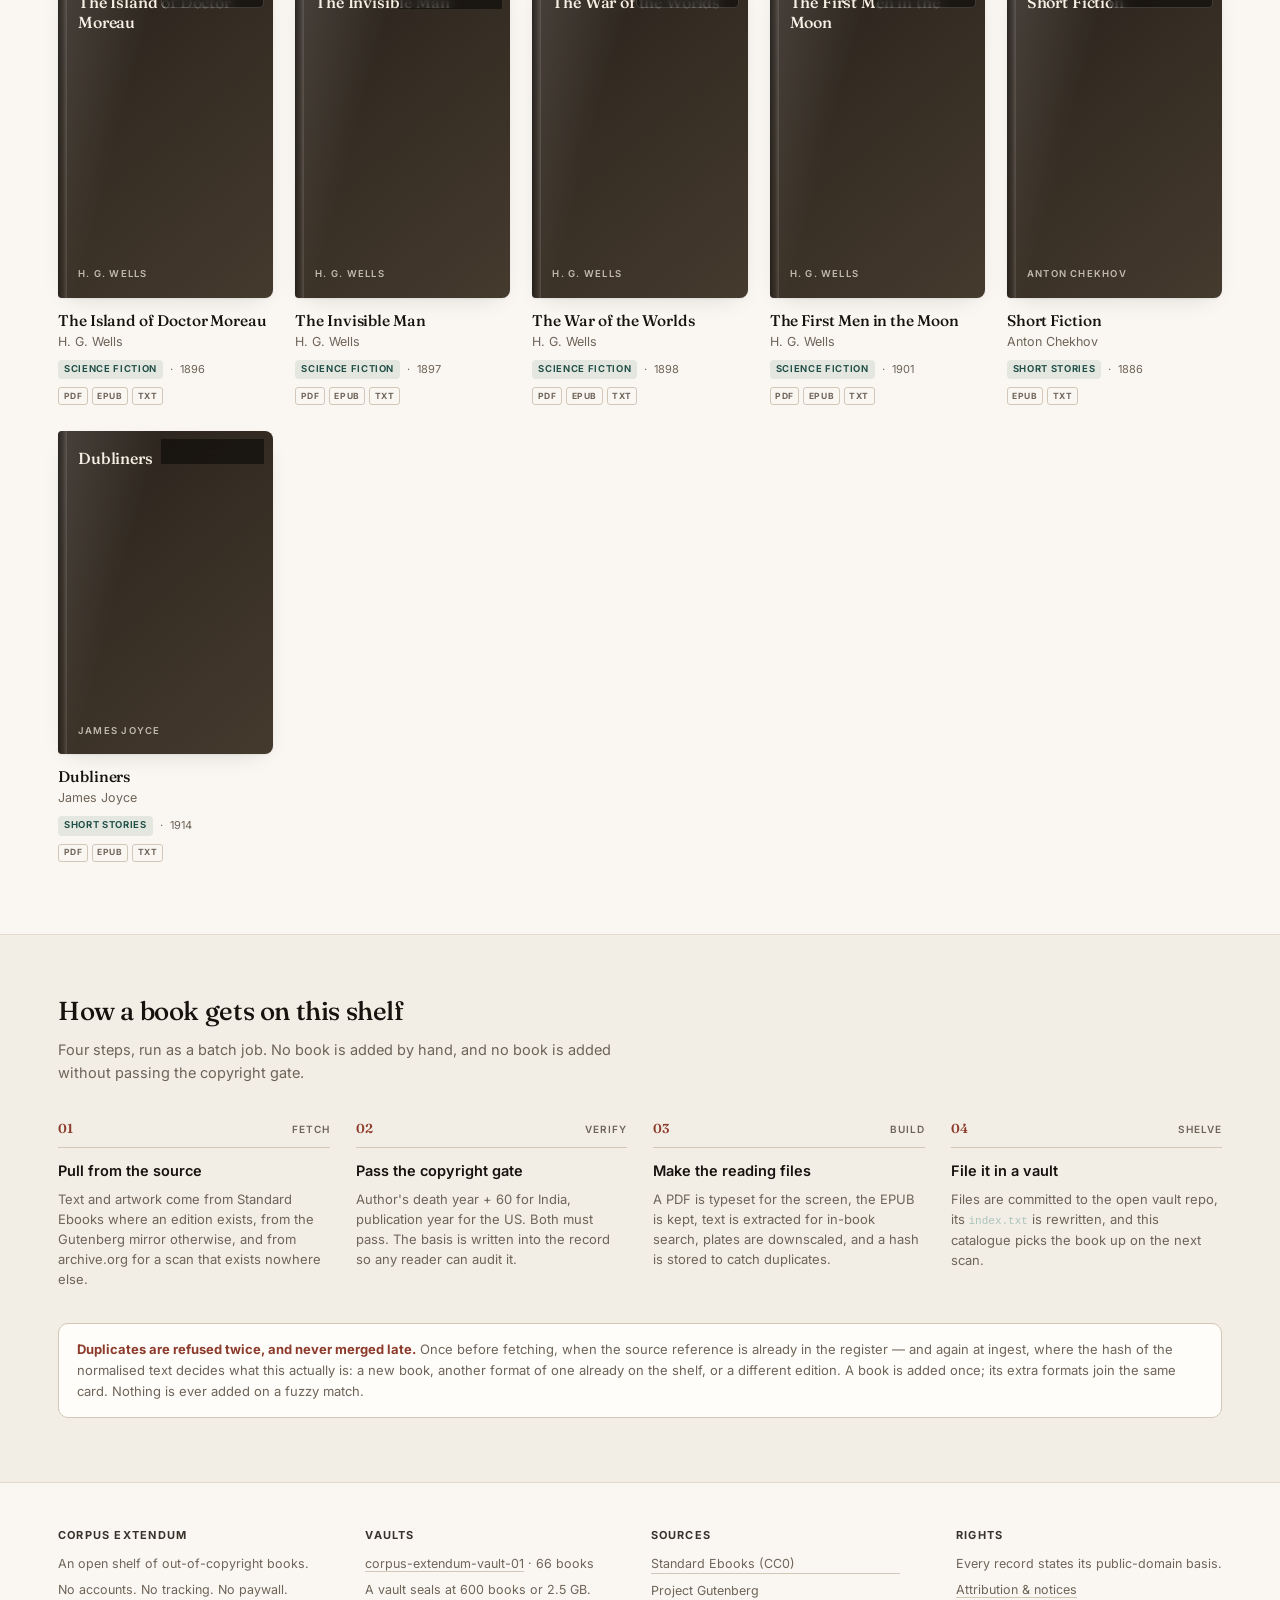
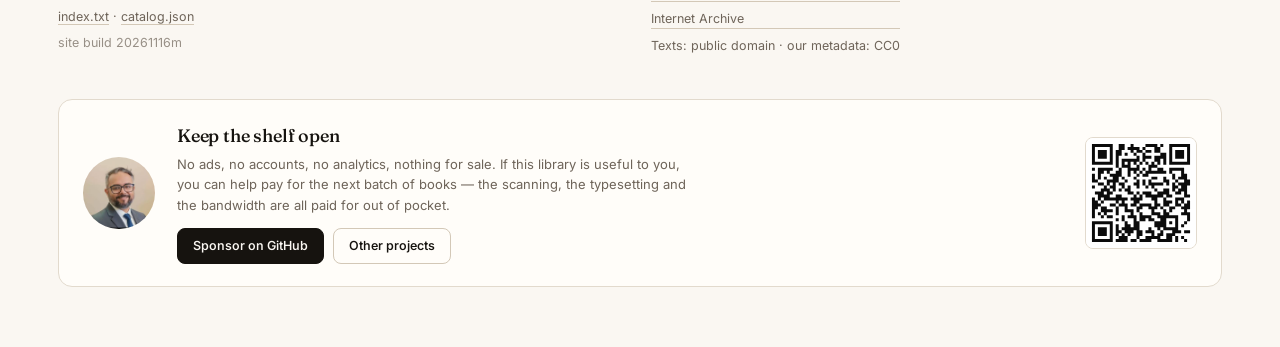
==== commit 2bb6c25a: "reader: no PDF chip on a phone, and a build stamp that cannot lie On a phone the PDF is either the n" ====
--- a/index.html
+++ b/index.html
@@ -11,7 +11,7 @@
 <link rel="preconnect" href="https://fonts.googleapis.com">
 <link rel="preconnect" href="https://fonts.gstatic.com" crossorigin>
 <link href="https://fonts.googleapis.com/css2?family=Fraunces:ital,opsz,wght@0,9..144,300..800;1,9..144,300..700&family=Inter:wght@300..700&display=swap" rel="stylesheet">
-<link rel="stylesheet" href="assets/app.css?v=20261116l">
+<link rel="stylesheet" href="assets/app.css?v=20261116m">
 <link rel="icon" href="data:image/svg+xml,<svg xmlns='http://www.w3.org/2000/svg' viewBox='0 0 32 32'><rect width='32' height='32' rx='7' fill='%238C3A2B'/><text x='16' y='22' font-family='Georgia,serif' font-size='15' fill='%23FBF3E9' text-anchor='middle'>CE</text></svg>">
 </head>
 <body>
@@ -141,7 +141,7 @@
       <span>An open shelf of out-of-copyright books.</span>
       <span>No accounts. No tracking. No paywall.</span>
       <span><a href="index.txt">index.txt</a> · <a href="data/catalog.json">catalog.json</a></span>
-      <span style="opacity:.7">site build 20261116d</span>
+      <span style="opacity:.7" id="buildStamp">site build —</span>
     </div>
     <div class="fcol">
       <b>Vaults</b>
@@ -234,9 +234,9 @@
   </div>
 </div>
 
-<script src="assets/vendor/jszip.min.js?v=20261116l"></script>
-<script src="assets/vendor/epub.min.js?v=20261116l"></script>
-<script src="assets/vendor/pdf.min.js?v=20261116l"></script>
-<script src="assets/app.js?v=20261116l"></script>
+<script src="assets/vendor/jszip.min.js?v=20261116m"></script>
+<script src="assets/vendor/epub.min.js?v=20261116m"></script>
+<script src="assets/vendor/pdf.min.js?v=20261116m"></script>
+<script src="assets/app.js?v=20261116m"></script>
 </body>
 </html>
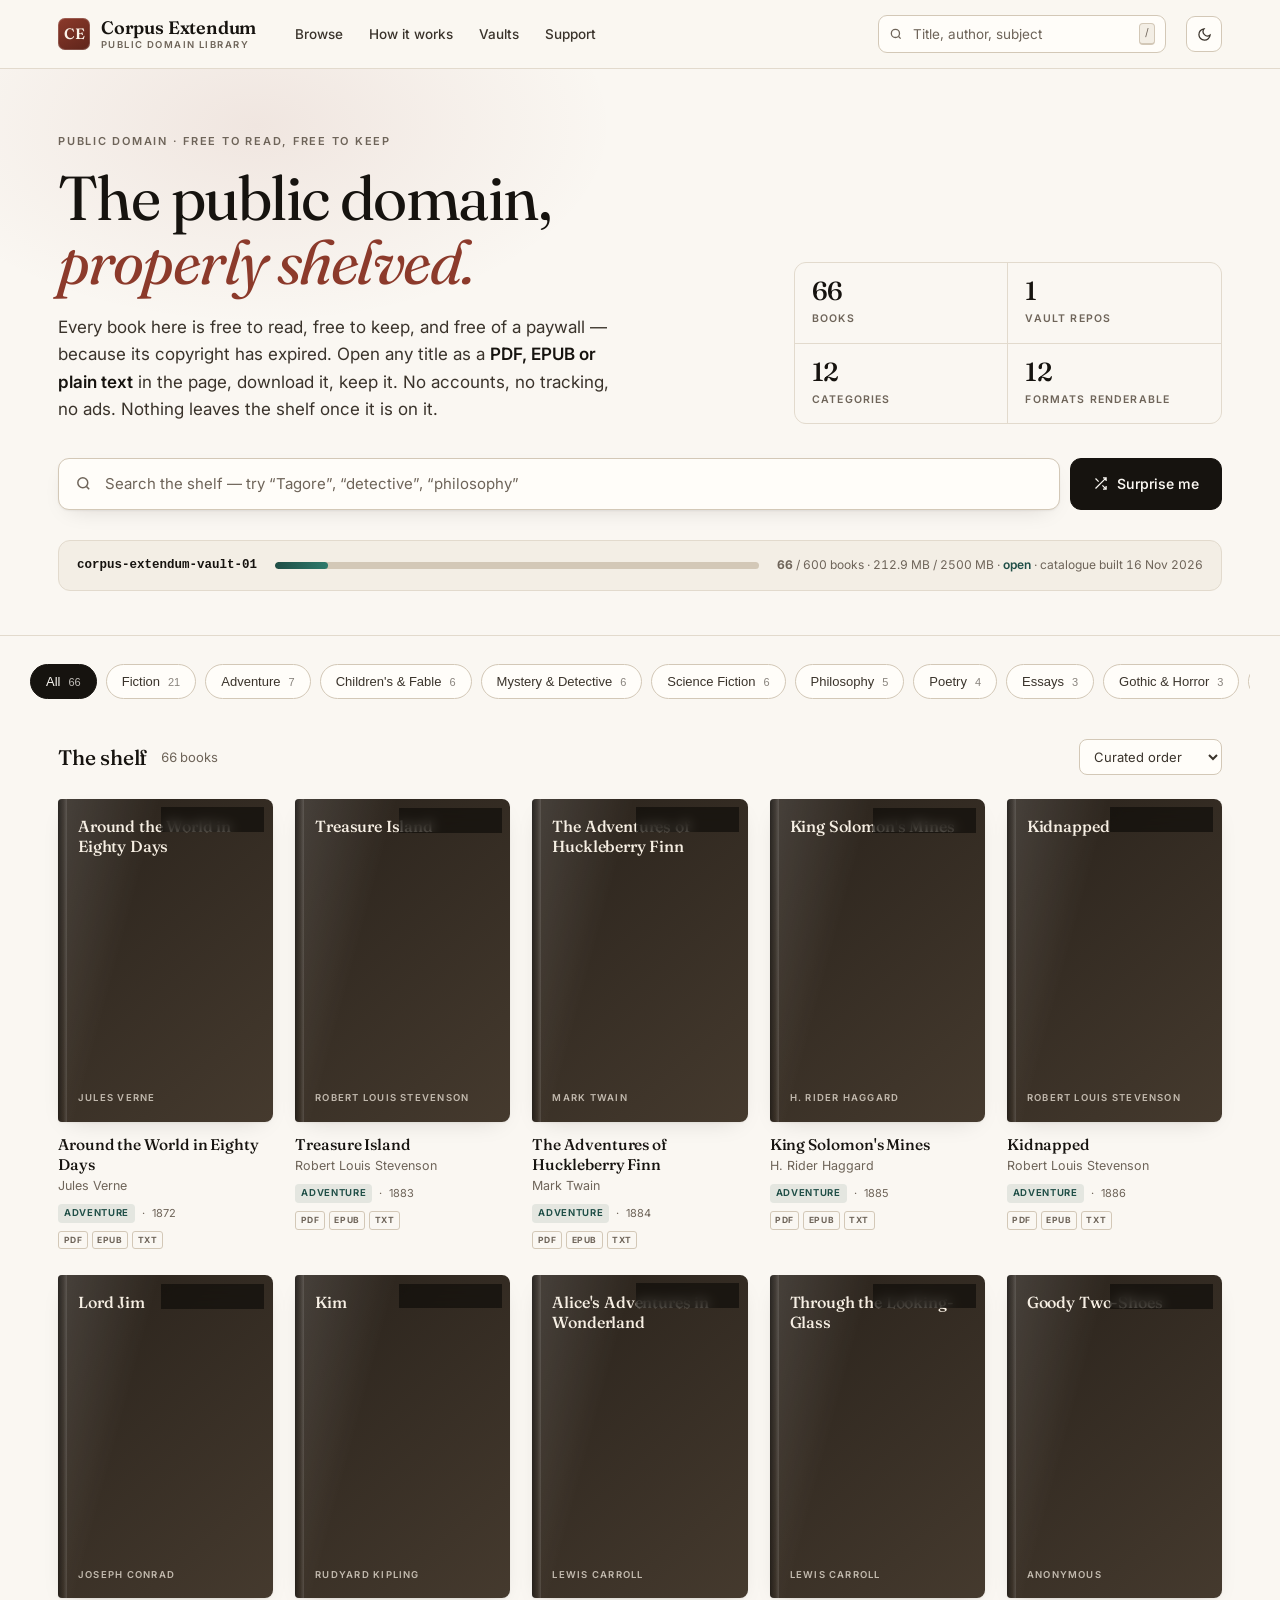
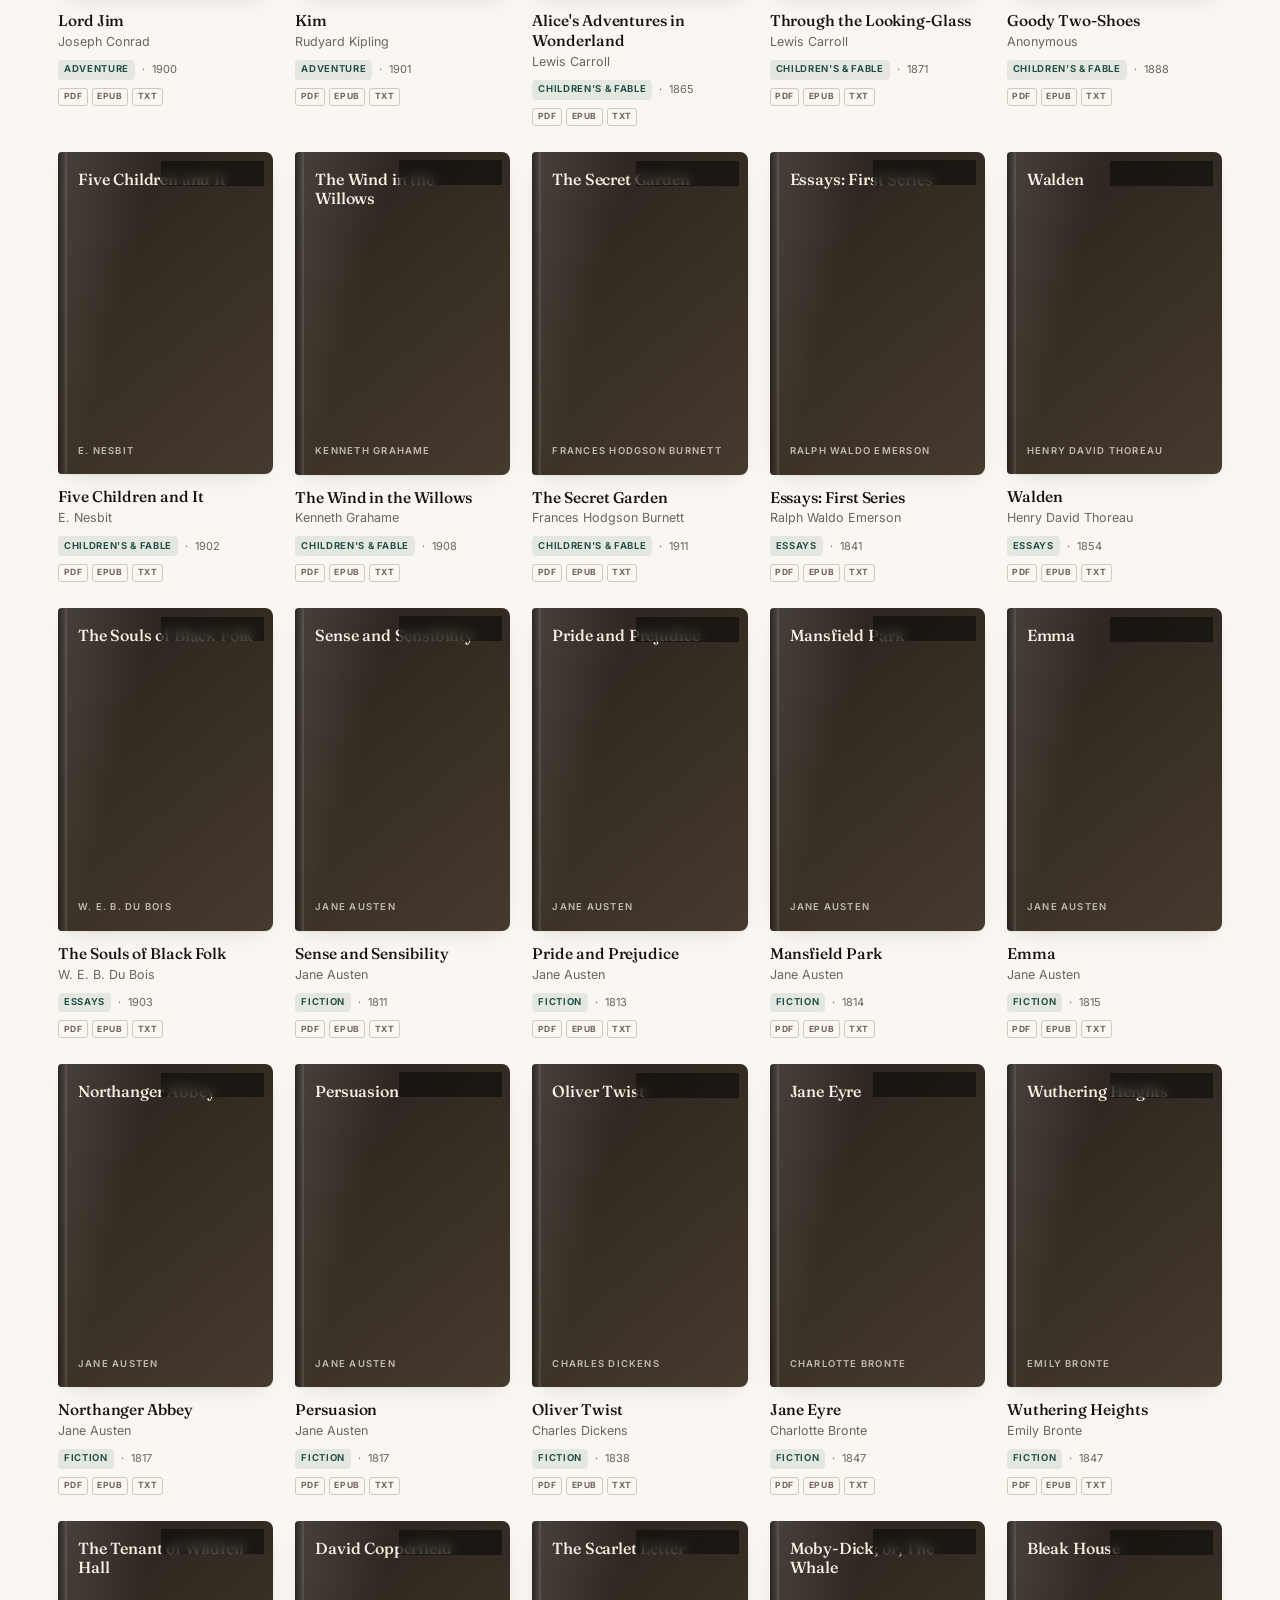
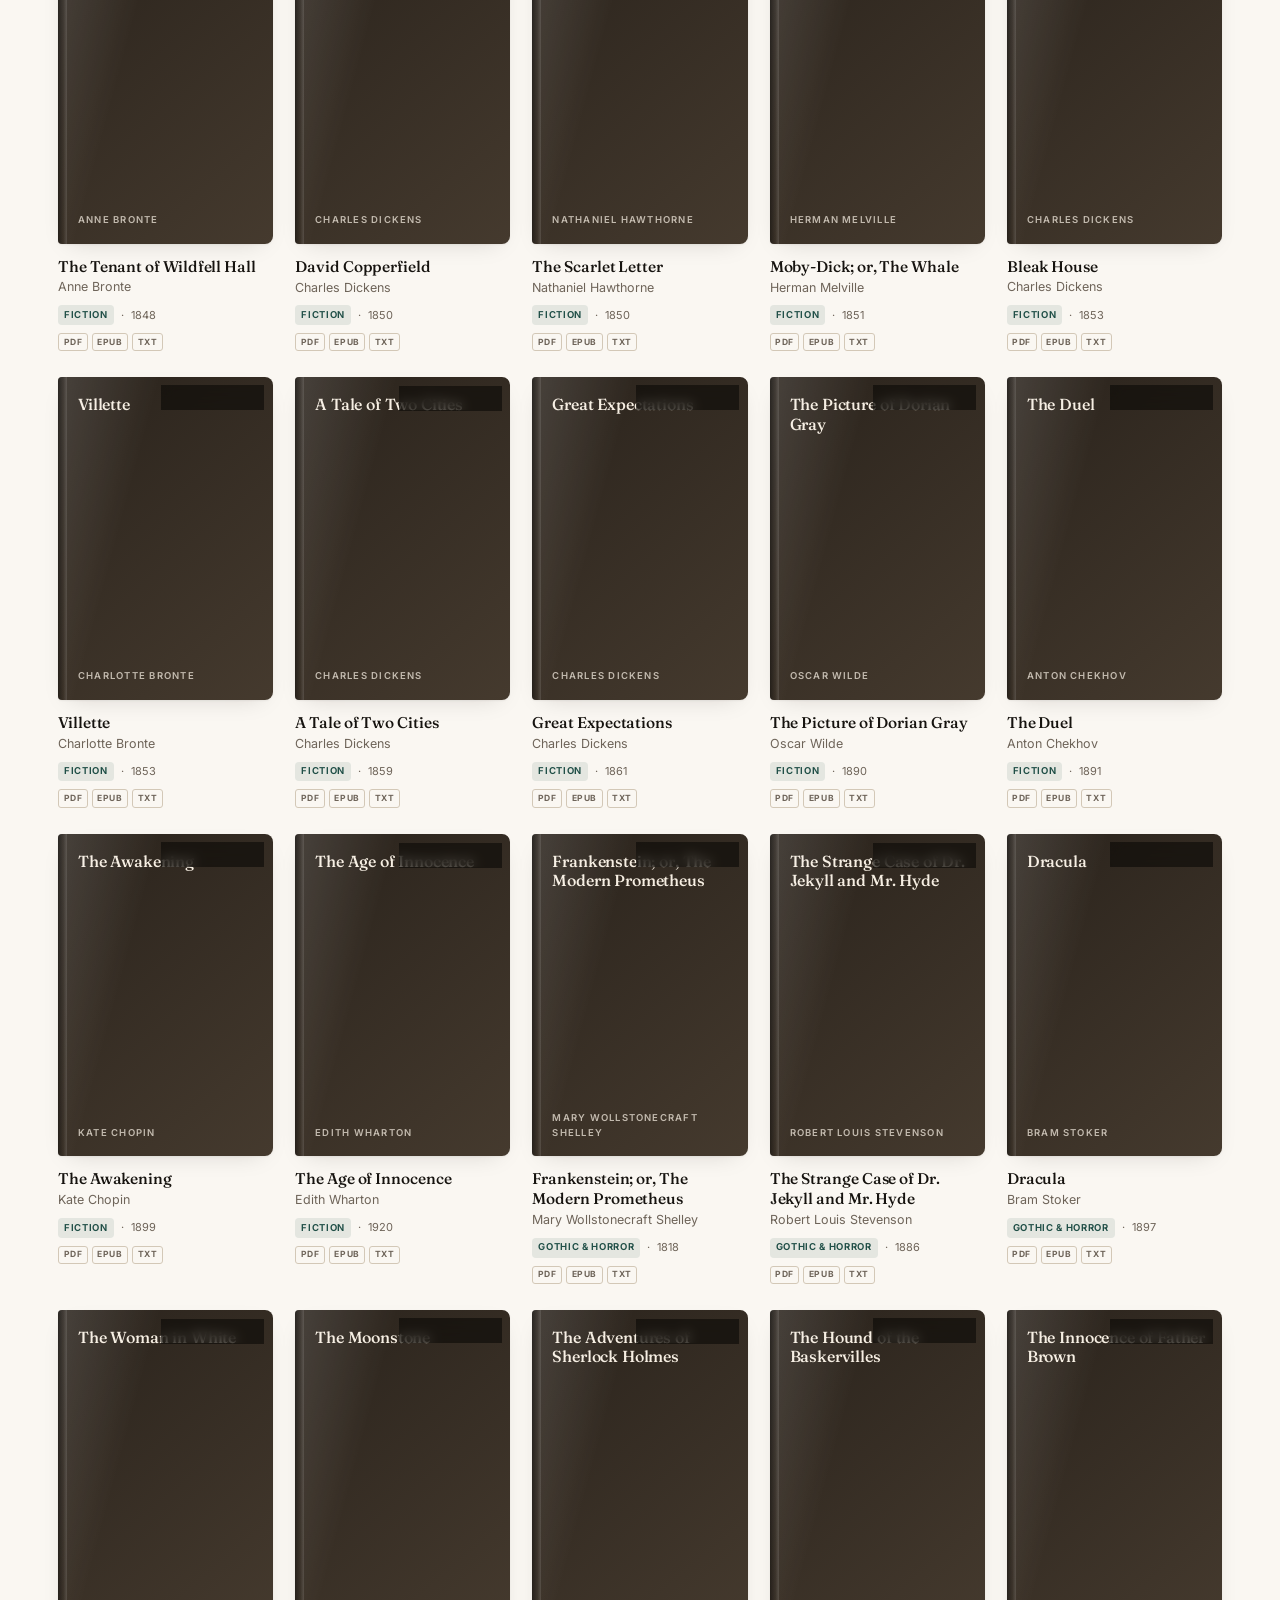
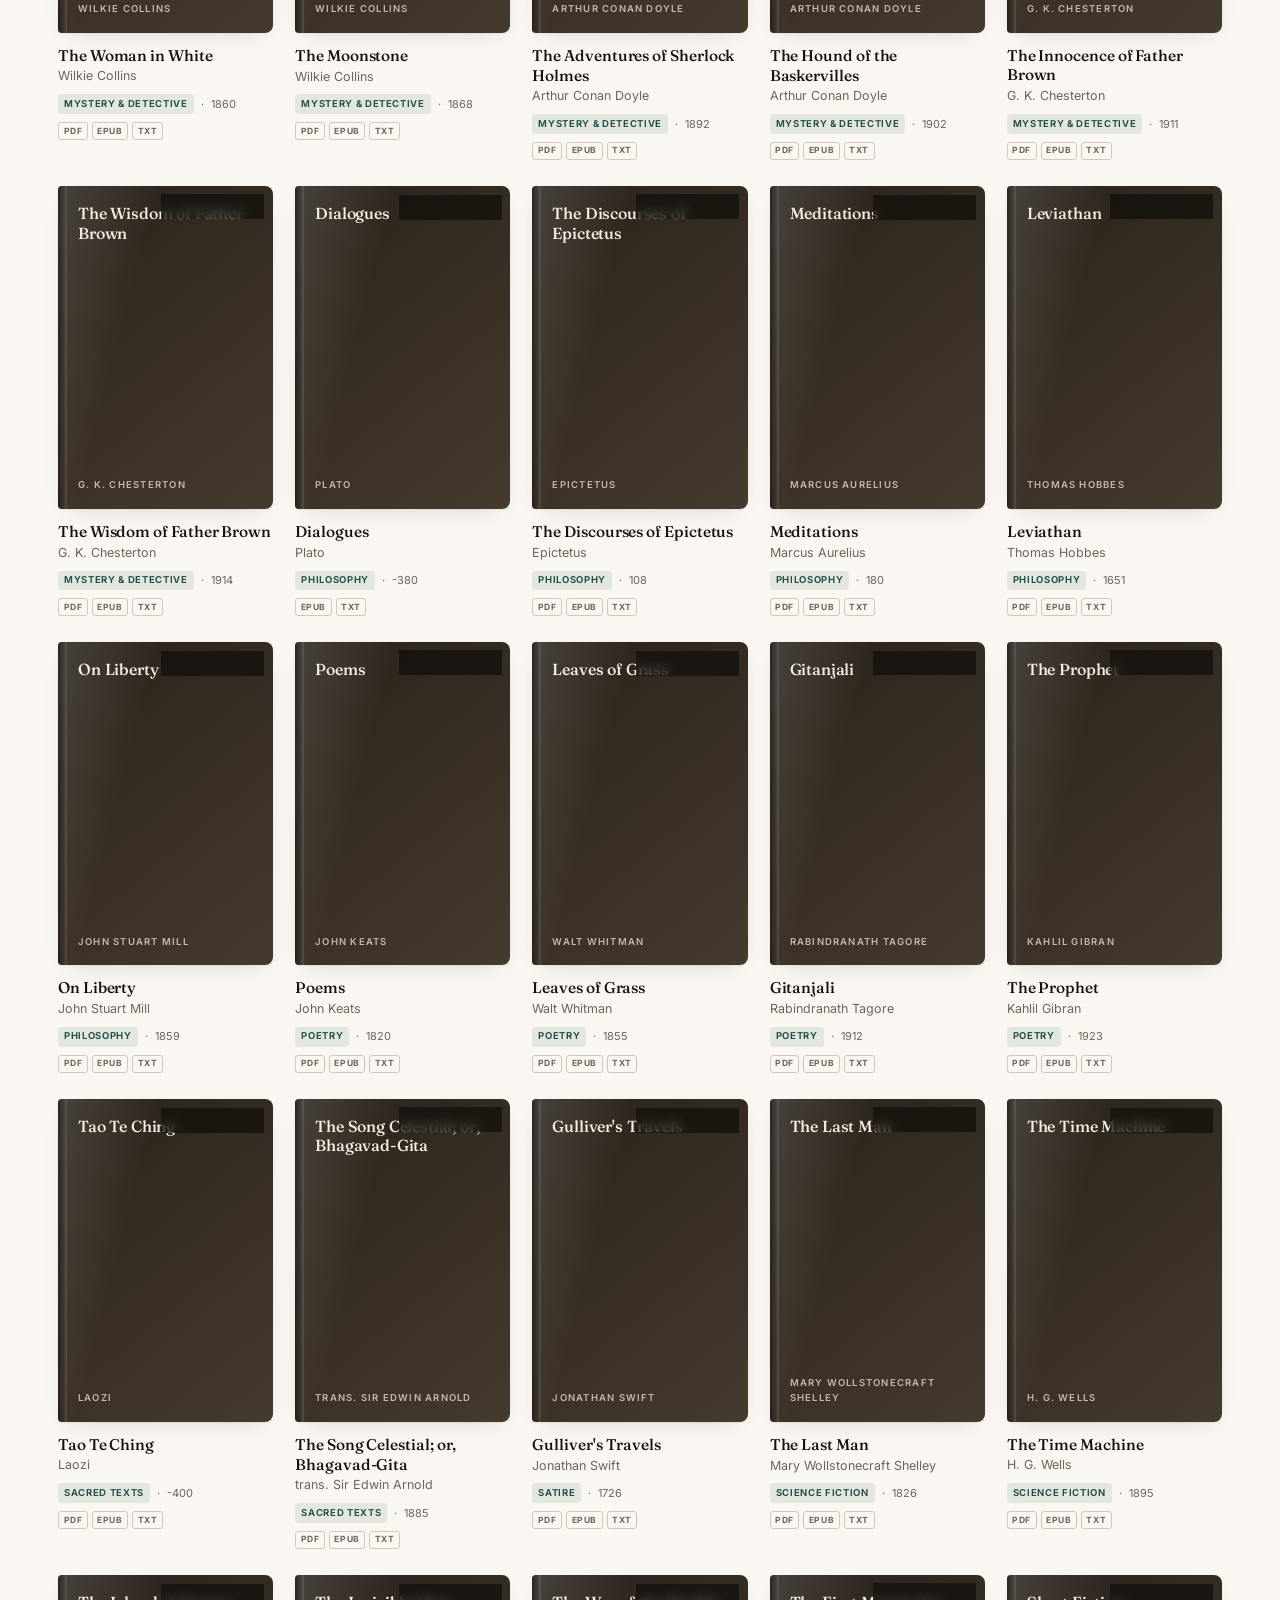
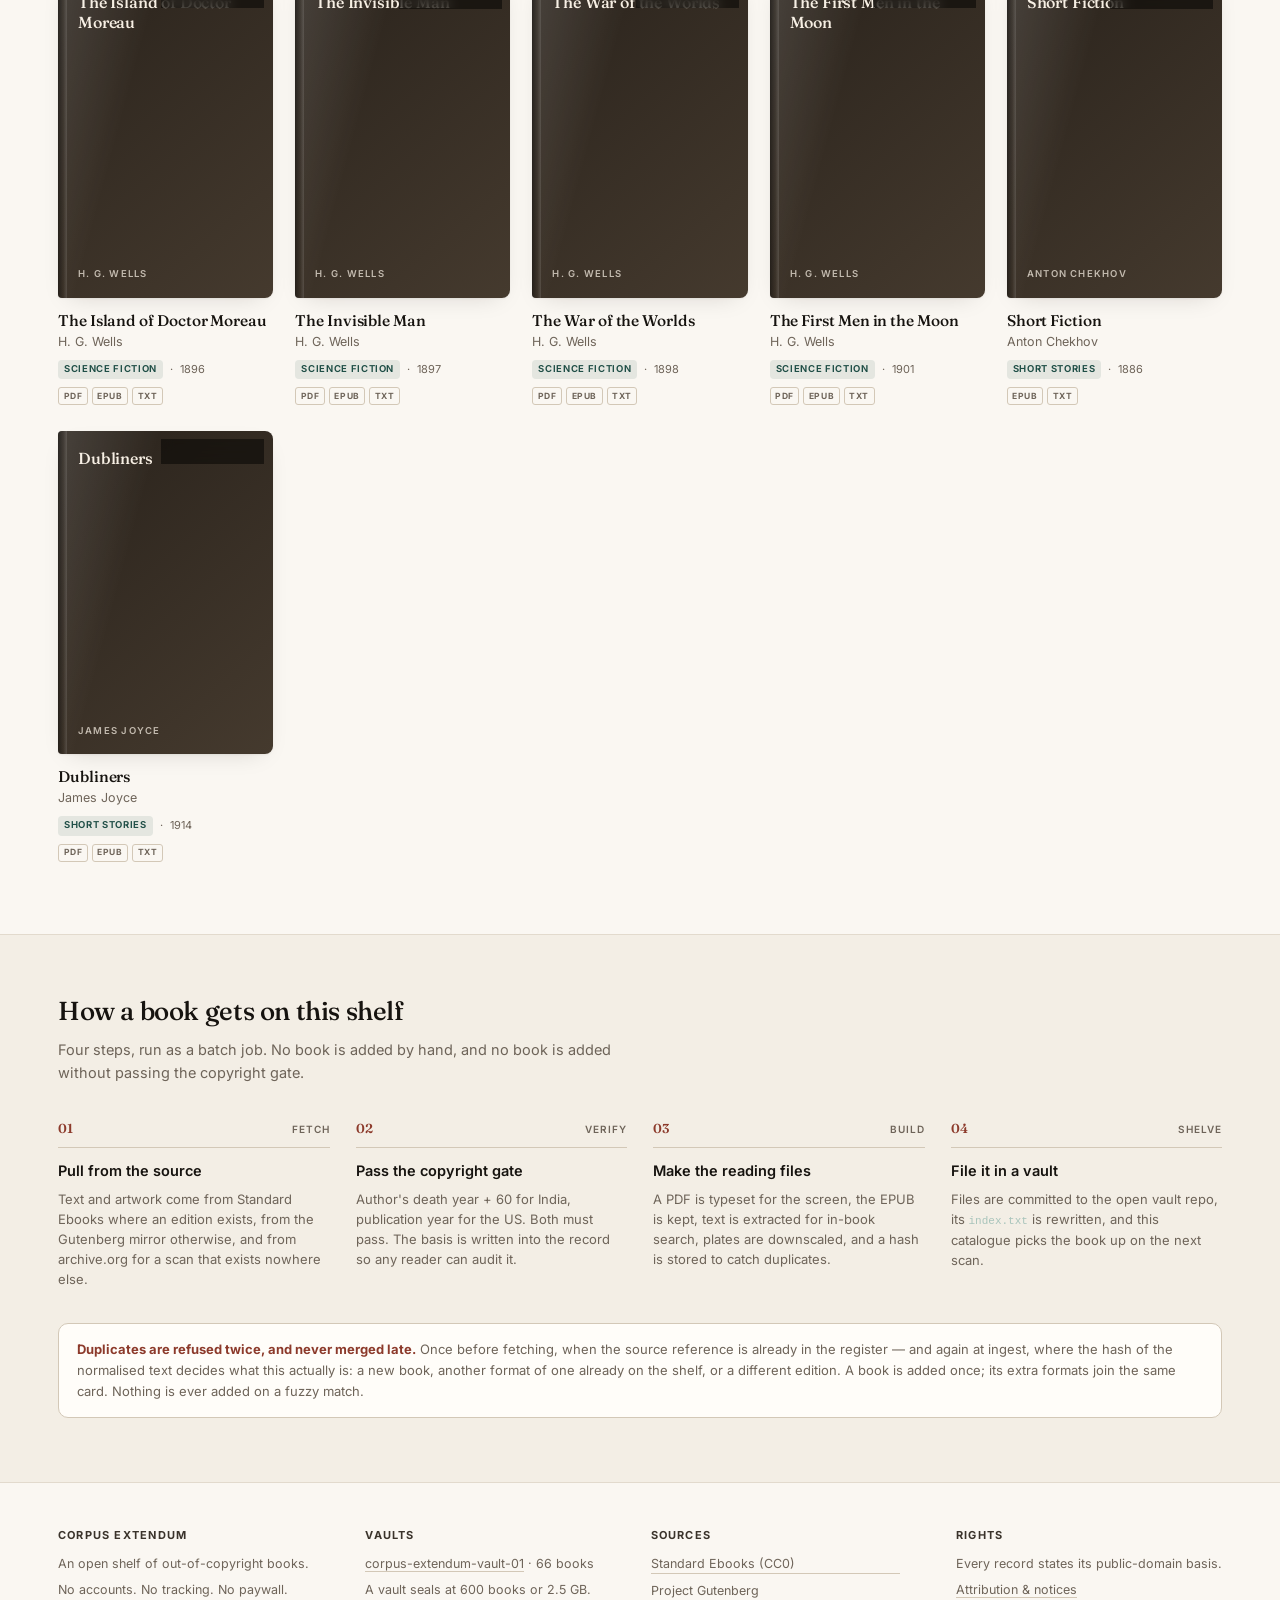
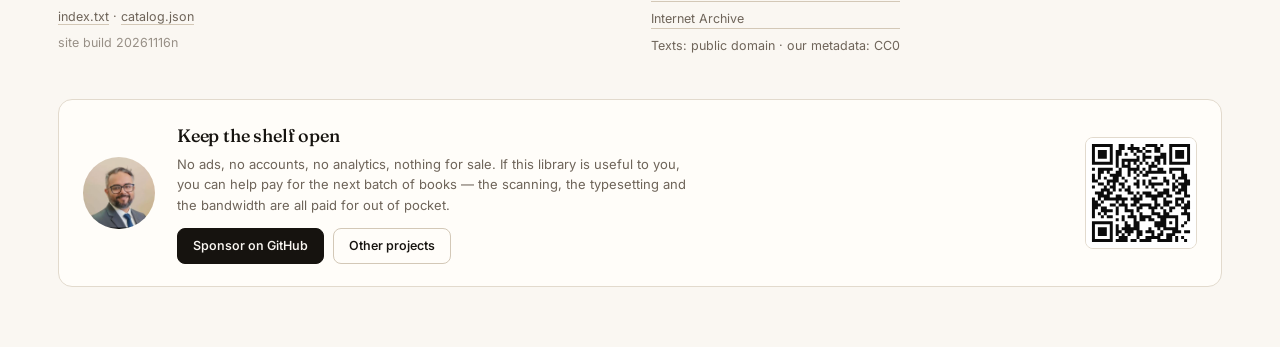
==== commit 74f0d00f: "reader: raw for every file, PDF back on every screen I hid the PDF chip on phones to dodge a blank p" ====
--- a/index.html
+++ b/index.html
@@ -11,7 +11,7 @@
 <link rel="preconnect" href="https://fonts.googleapis.com">
 <link rel="preconnect" href="https://fonts.gstatic.com" crossorigin>
 <link href="https://fonts.googleapis.com/css2?family=Fraunces:ital,opsz,wght@0,9..144,300..800;1,9..144,300..700&family=Inter:wght@300..700&display=swap" rel="stylesheet">
-<link rel="stylesheet" href="assets/app.css?v=20261116m">
+<link rel="stylesheet" href="assets/app.css?v=20261116n">
 <link rel="icon" href="data:image/svg+xml,<svg xmlns='http://www.w3.org/2000/svg' viewBox='0 0 32 32'><rect width='32' height='32' rx='7' fill='%238C3A2B'/><text x='16' y='22' font-family='Georgia,serif' font-size='15' fill='%23FBF3E9' text-anchor='middle'>CE</text></svg>">
 </head>
 <body>
@@ -234,9 +234,9 @@
   </div>
 </div>
 
-<script src="assets/vendor/jszip.min.js?v=20261116m"></script>
-<script src="assets/vendor/epub.min.js?v=20261116m"></script>
-<script src="assets/vendor/pdf.min.js?v=20261116m"></script>
-<script src="assets/app.js?v=20261116m"></script>
+<script src="assets/vendor/jszip.min.js?v=20261116n"></script>
+<script src="assets/vendor/epub.min.js?v=20261116n"></script>
+<script src="assets/vendor/pdf.min.js?v=20261116n"></script>
+<script src="assets/app.js?v=20261116n"></script>
 </body>
 </html>
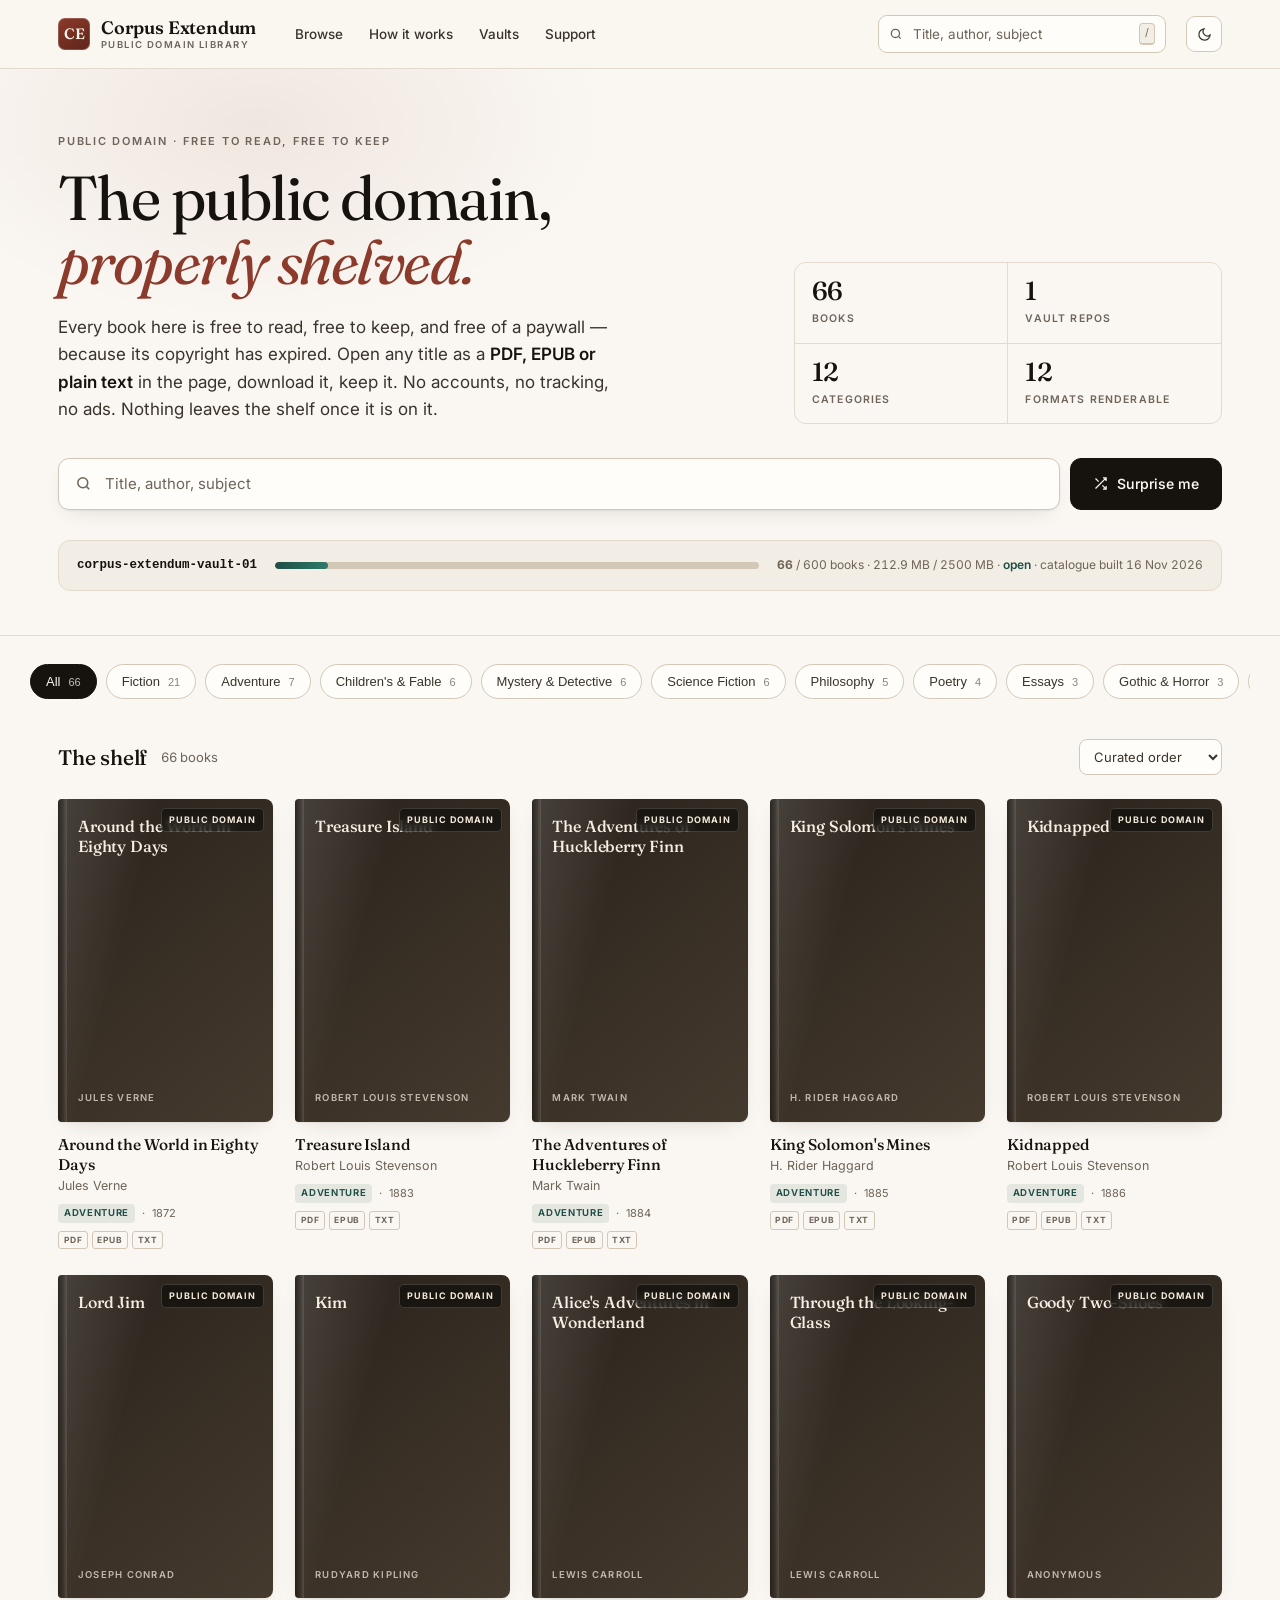
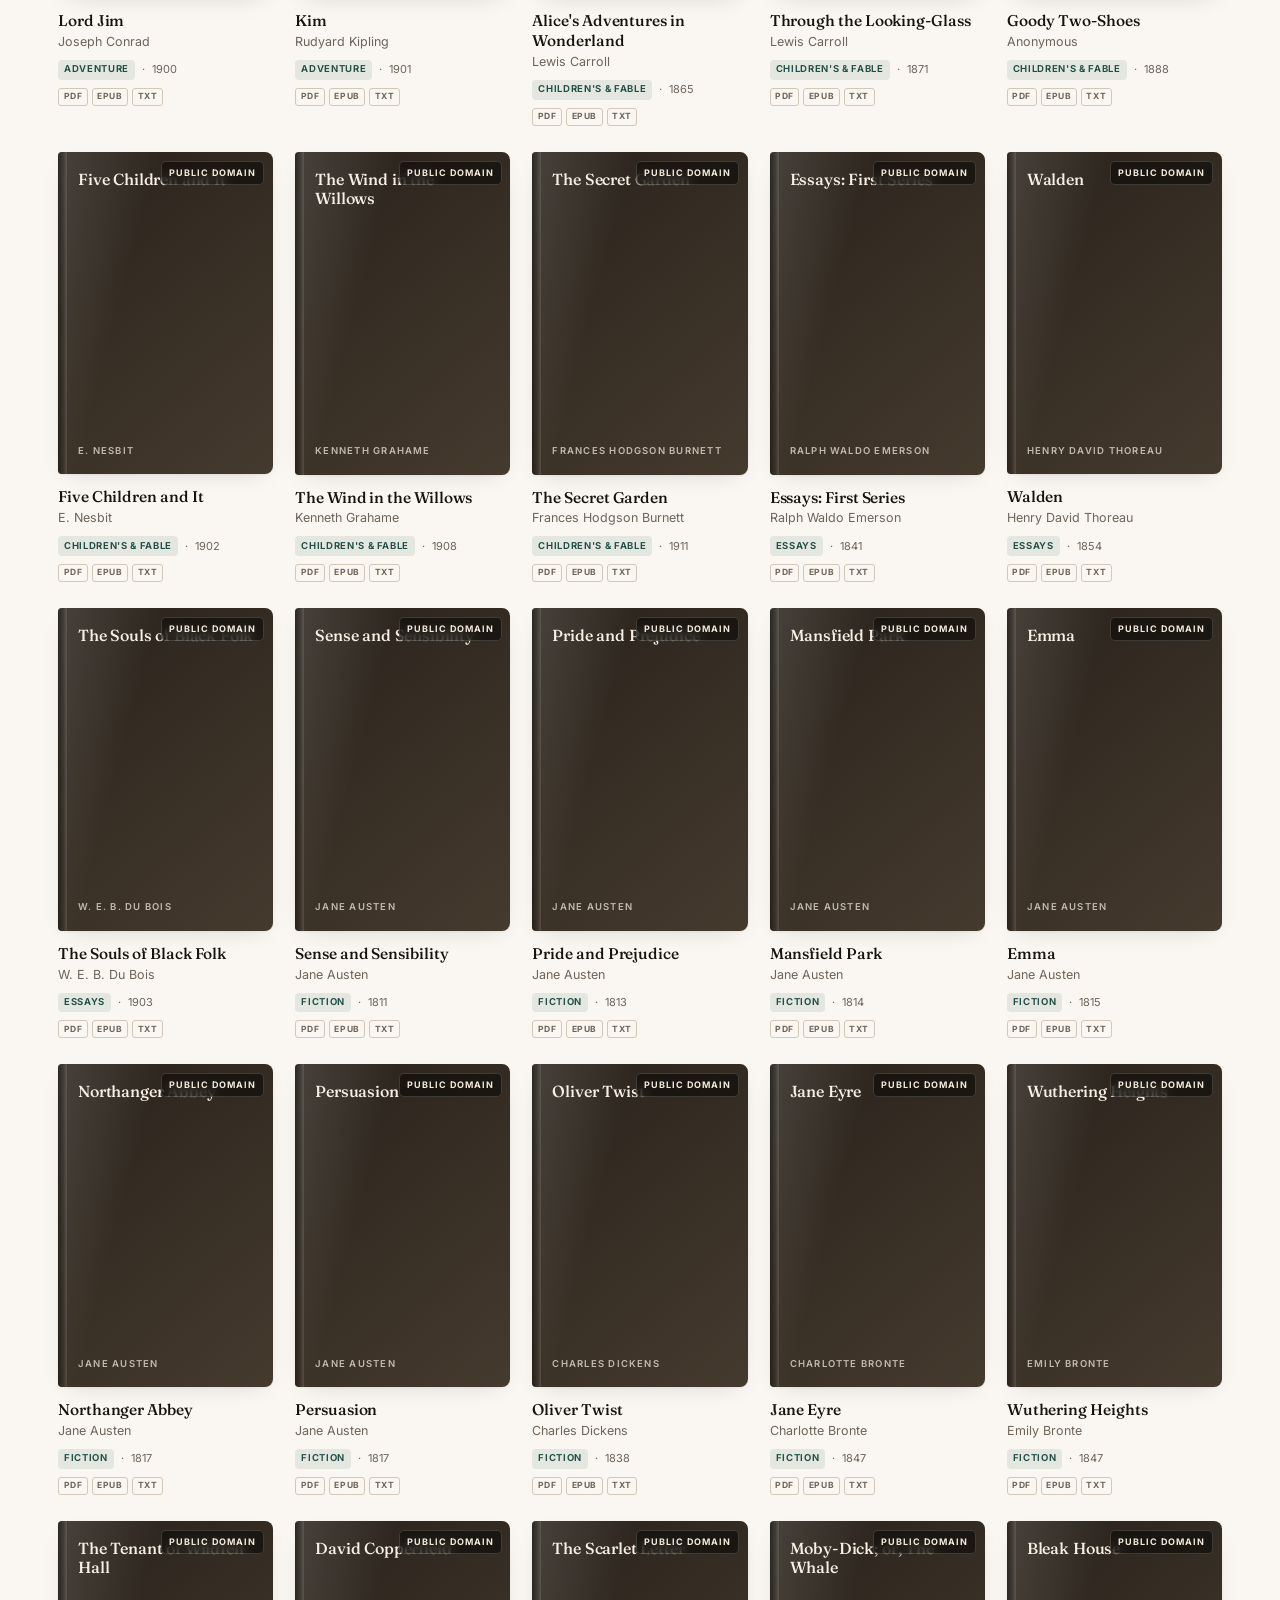
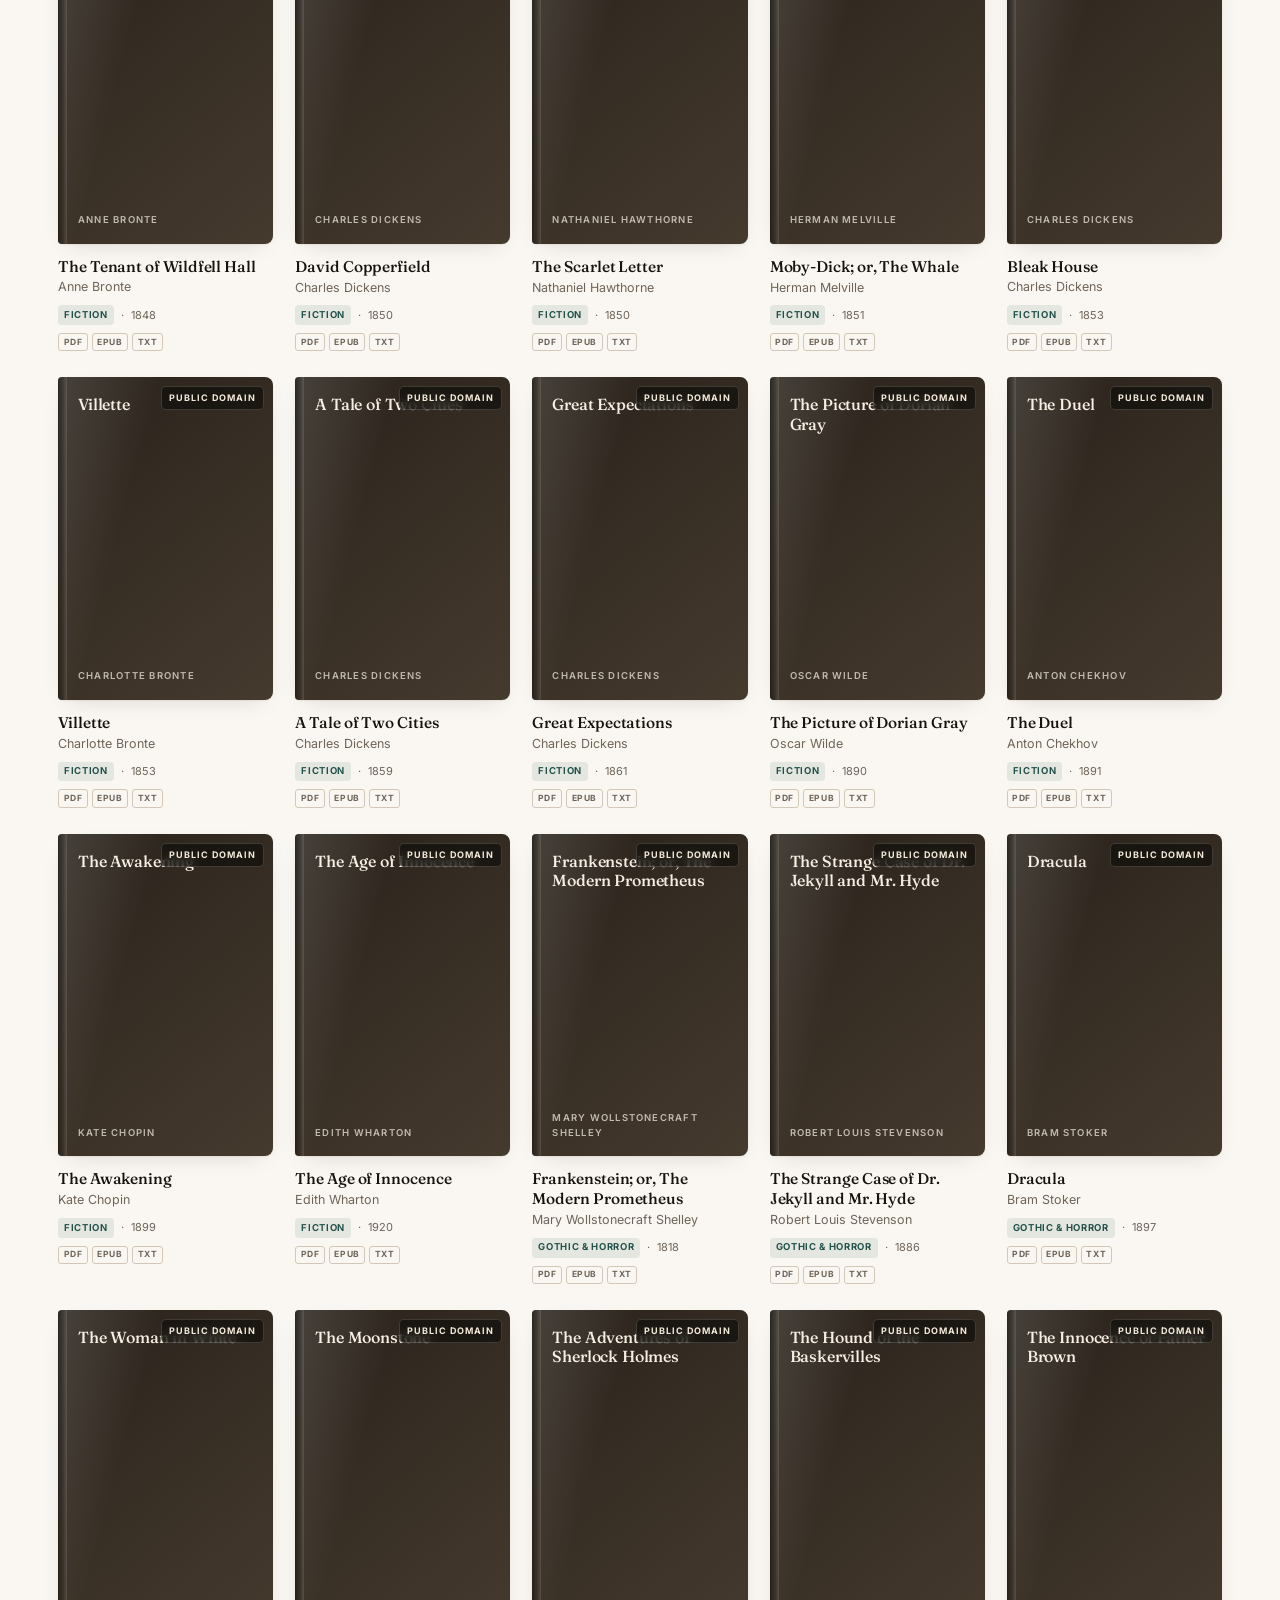
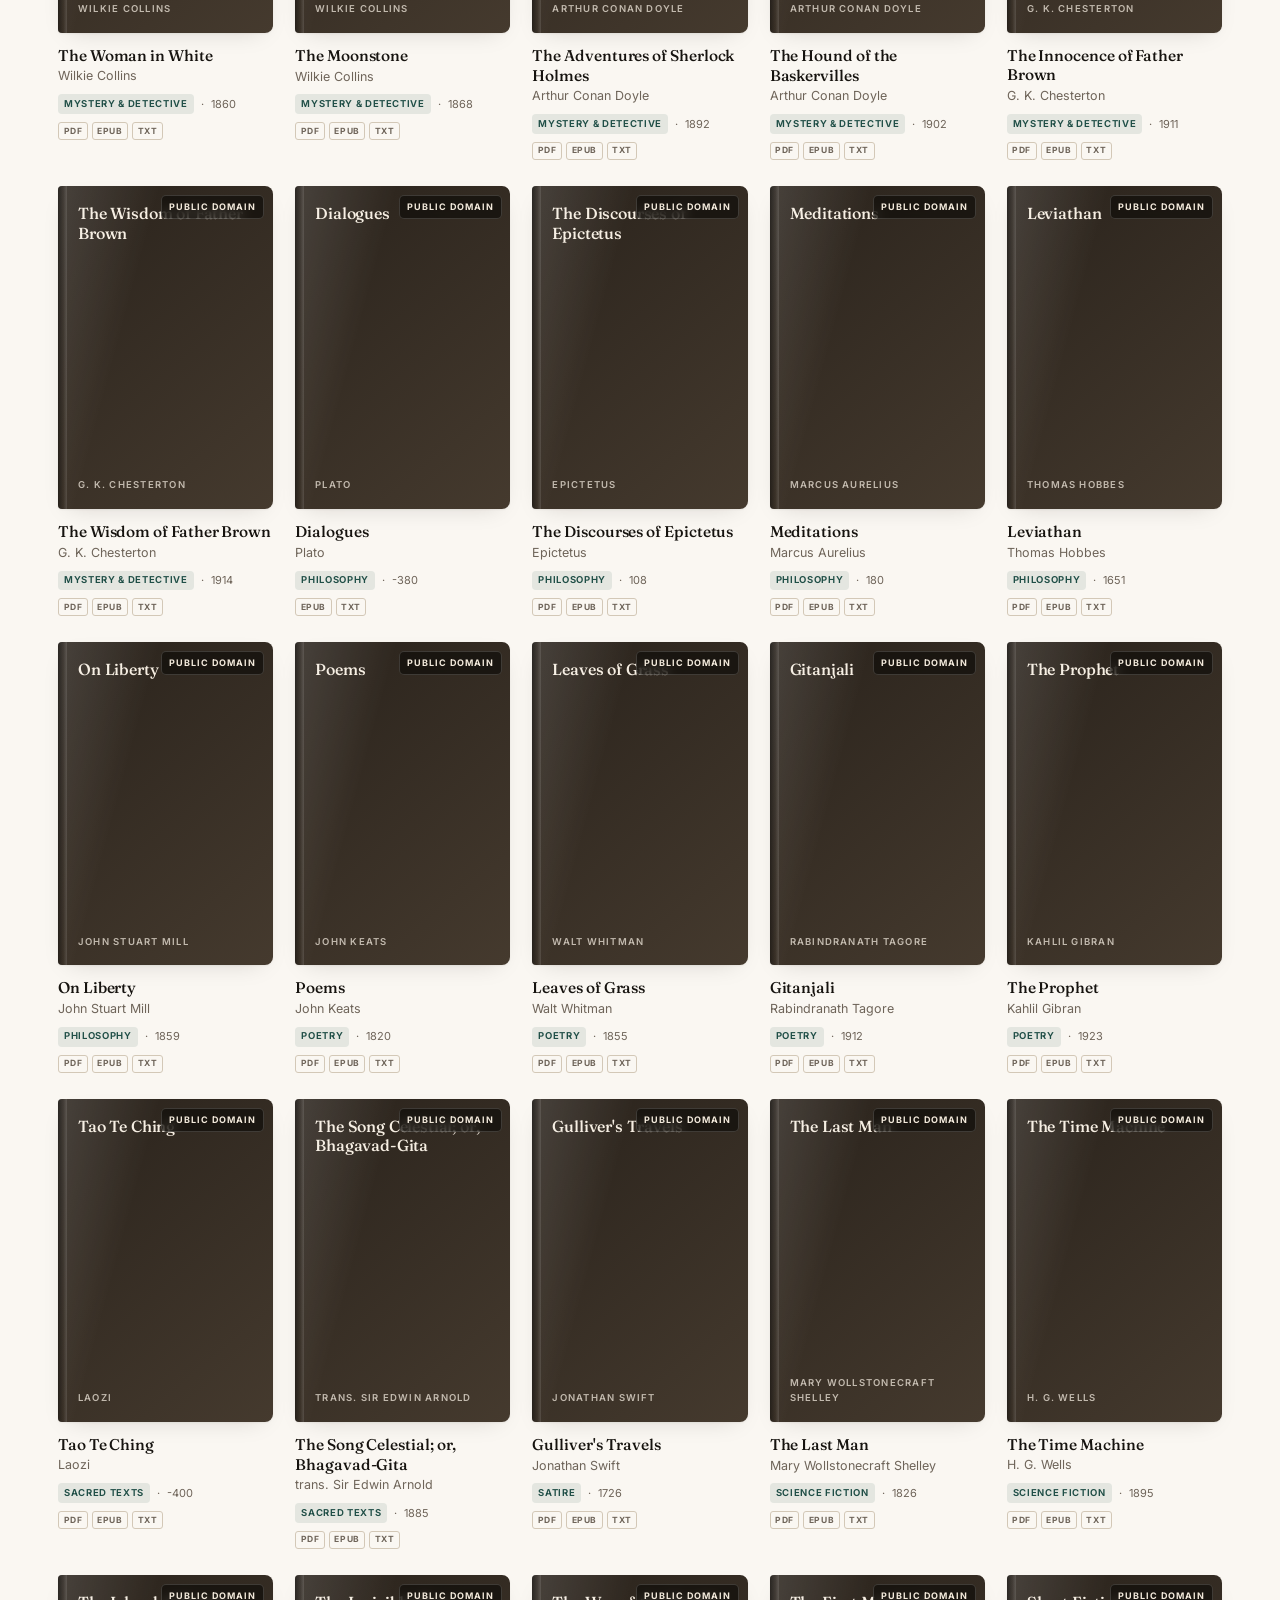
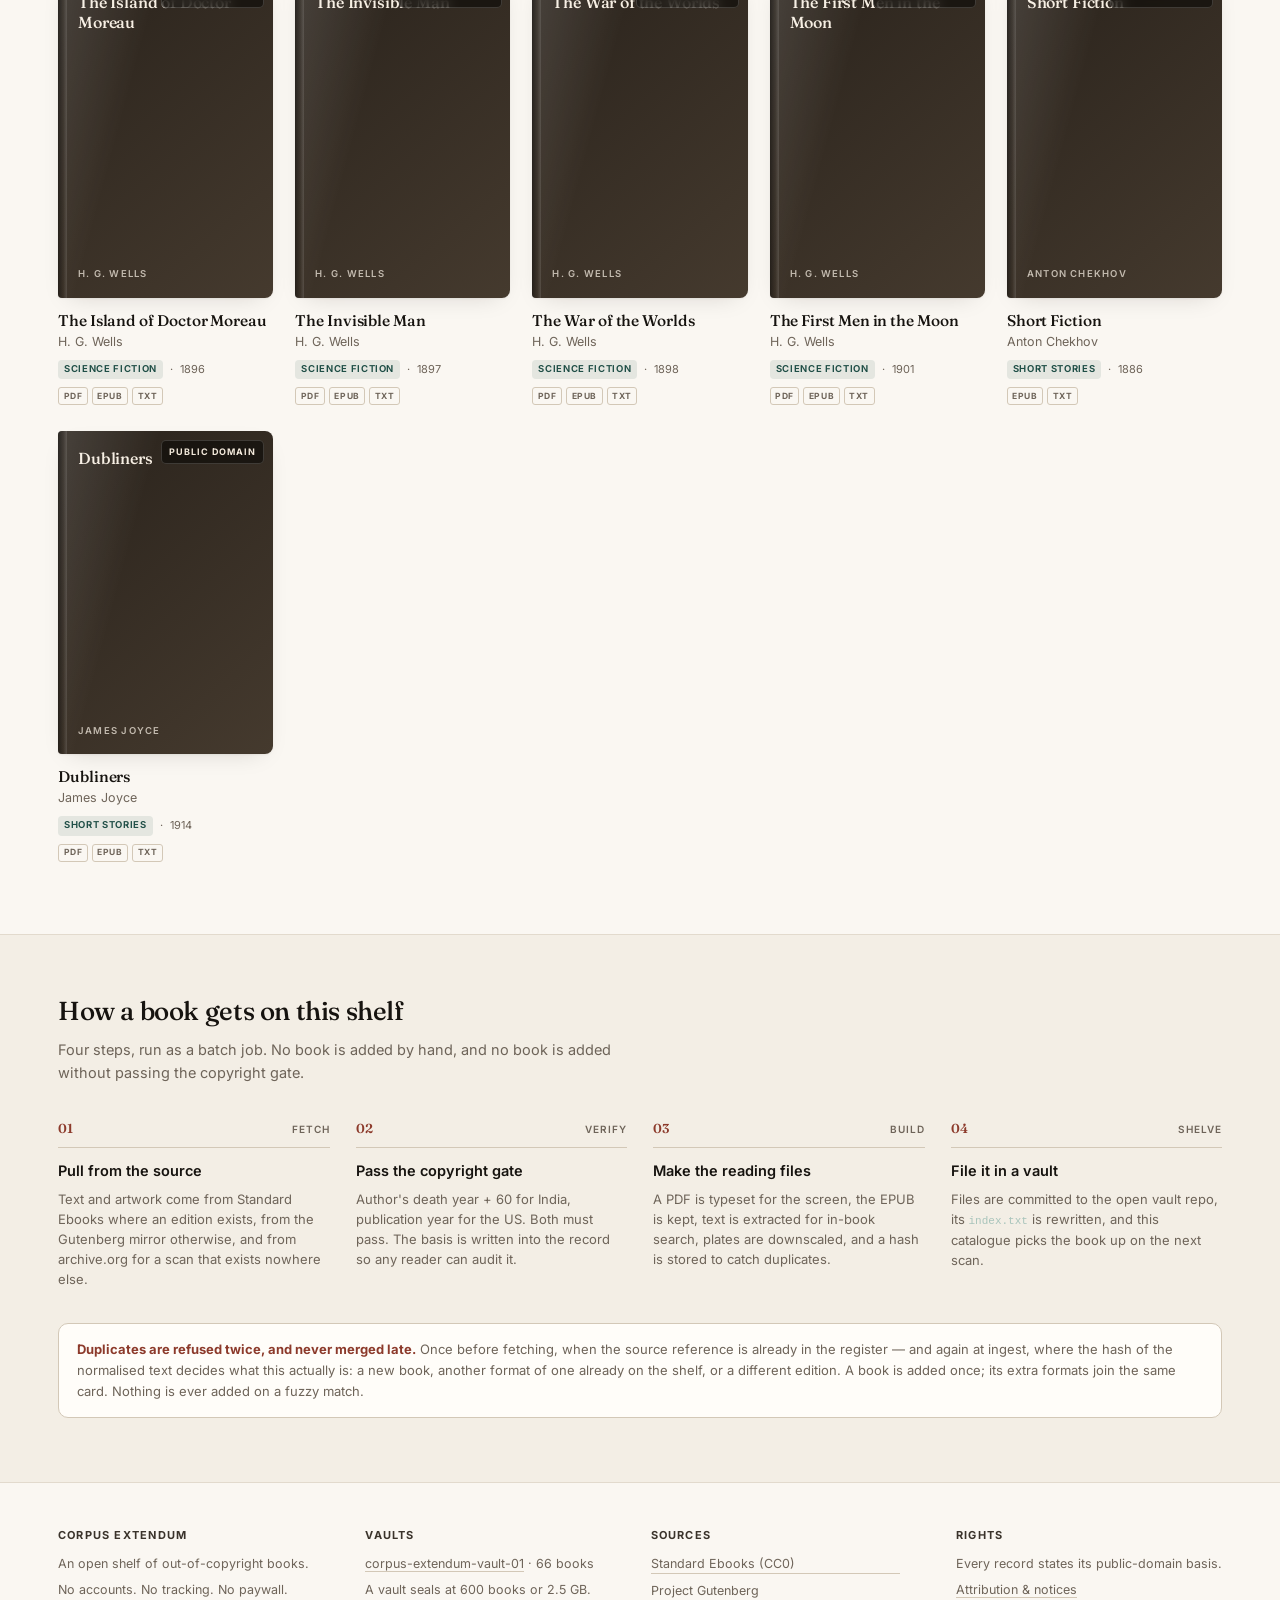
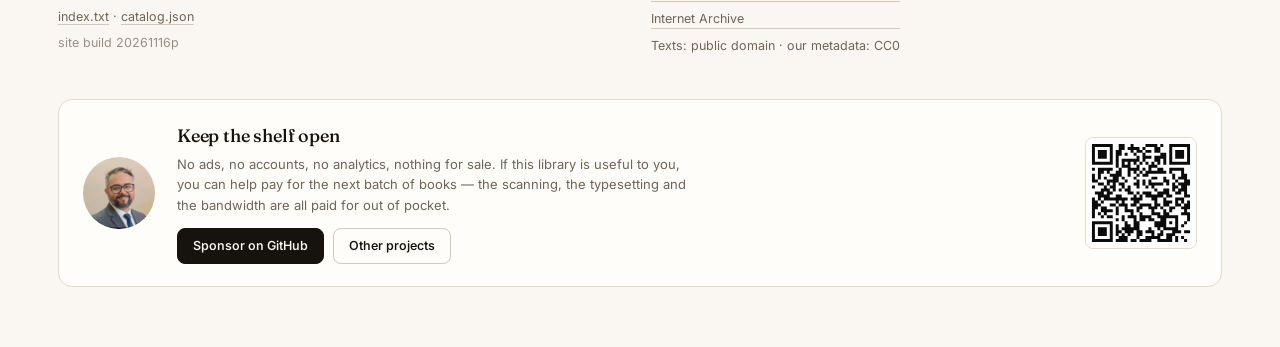
==== commit 5d166e79: "polish: a design pass on real screenshots ui-design-critique on the shelf and reader, frontend-engin" ====
--- a/index.html
+++ b/index.html
@@ -11,7 +11,7 @@
 <link rel="preconnect" href="https://fonts.googleapis.com">
 <link rel="preconnect" href="https://fonts.gstatic.com" crossorigin>
 <link href="https://fonts.googleapis.com/css2?family=Fraunces:ital,opsz,wght@0,9..144,300..800;1,9..144,300..700&family=Inter:wght@300..700&display=swap" rel="stylesheet">
-<link rel="stylesheet" href="assets/app.css?v=20261116n">
+<link rel="stylesheet" href="assets/app.css?v=20261116p">
 <link rel="icon" href="data:image/svg+xml,<svg xmlns='http://www.w3.org/2000/svg' viewBox='0 0 32 32'><rect width='32' height='32' rx='7' fill='%238C3A2B'/><text x='16' y='22' font-family='Georgia,serif' font-size='15' fill='%23FBF3E9' text-anchor='middle'>CE</text></svg>">
 </head>
 <body>
@@ -58,7 +58,7 @@
     <div class="searchbox">
       <label class="sbig">
         <svg width="17" height="17" viewBox="0 0 24 24" fill="none" stroke="currentColor" stroke-width="2.1" style="color:var(--muted);flex-shrink:0"><circle cx="11" cy="11" r="7"/><path d="m20 20-3.6-3.6"/></svg>
-        <input id="q" type="search" placeholder="Search the shelf — try “Tagore”, “detective”, “philosophy”" aria-label="Search books">
+        <input id="q" type="search" placeholder="Title, author, subject" aria-label="Search books">
       </label>
       <button class="btn" id="randomBtn">
         <svg width="15" height="15" viewBox="0 0 24 24" fill="none" stroke="currentColor" stroke-width="2"><path d="M16 3h5v5M4 20 21 3M21 16v5h-5M15 15l6 6M4 4l5 5"/></svg>
@@ -234,9 +234,9 @@
   </div>
 </div>
 
-<script src="assets/vendor/jszip.min.js?v=20261116n"></script>
-<script src="assets/vendor/epub.min.js?v=20261116n"></script>
-<script src="assets/vendor/pdf.min.js?v=20261116n"></script>
-<script src="assets/app.js?v=20261116n"></script>
+<script src="assets/vendor/jszip.min.js?v=20261116p"></script>
+<script src="assets/vendor/epub.min.js?v=20261116p"></script>
+<script src="assets/vendor/pdf.min.js?v=20261116p"></script>
+<script src="assets/app.js?v=20261116p"></script>
 </body>
 </html>
--- a/assets/app.css
+++ b/assets/app.css
@@ -304,7 +304,7 @@
 .page .pf{font-family:var(--sans);font-size:10px;letter-spacing:.1em;text-transform:uppercase;color:#948A7D;margin-top:40px;padding-top:14px;border-top:1px solid #DED5C6;display:flex;justify-content:space-between}
 .rnote{
   font-family:var(--sans);font-size:10.5px;color:#7A7164;text-align:center;max-width:520px;line-height:1.5;
-}
+color:#8C8175;}
 .side{border-left:1px solid #2A2520;background:#100D0B;overflow:auto;padding:22px}
 .side h6{font-family:var(--sans);font-size:9.5px;letter-spacing:.16em;text-transform:uppercase;color:#7E7568;margin:0 0 11px;font-weight:700}
 .side .st{font-family:var(--serif);font-size:19px;line-height:1.25;margin:0 0 5px;color:#F4ECDF}
@@ -461,3 +461,16 @@
 .marksdel{background:none;border:0;color:#6E6459;cursor:pointer;font-size:13px;padding:2px 4px}
 .marksdel:hover{color:#D98B75}
 .marksempty{padding:14px;color:#7E7568;font-size:12px}
+
+/* ---------- polish ---------- */
+/* The category rail scrolls; a fade at the right edge is the only hint that it
+   does, since there is no scrollbar. */
+.chips{
+  -webkit-mask-image:linear-gradient(to right,#000 0,#000 calc(100% - 44px),transparent 100%);
+          mask-image:linear-gradient(to right,#000 0,#000 calc(100% - 44px),transparent 100%);
+}
+@media(min-width:1100px){.chips{-webkit-mask-image:none;mask-image:none}}
+
+/* A long storage path in a 312px column broke mid-word and dominated the panel.
+   The vault name is the useful part; the path goes in the title. */
+.kv .mono{word-break:normal;overflow-wrap:anywhere}
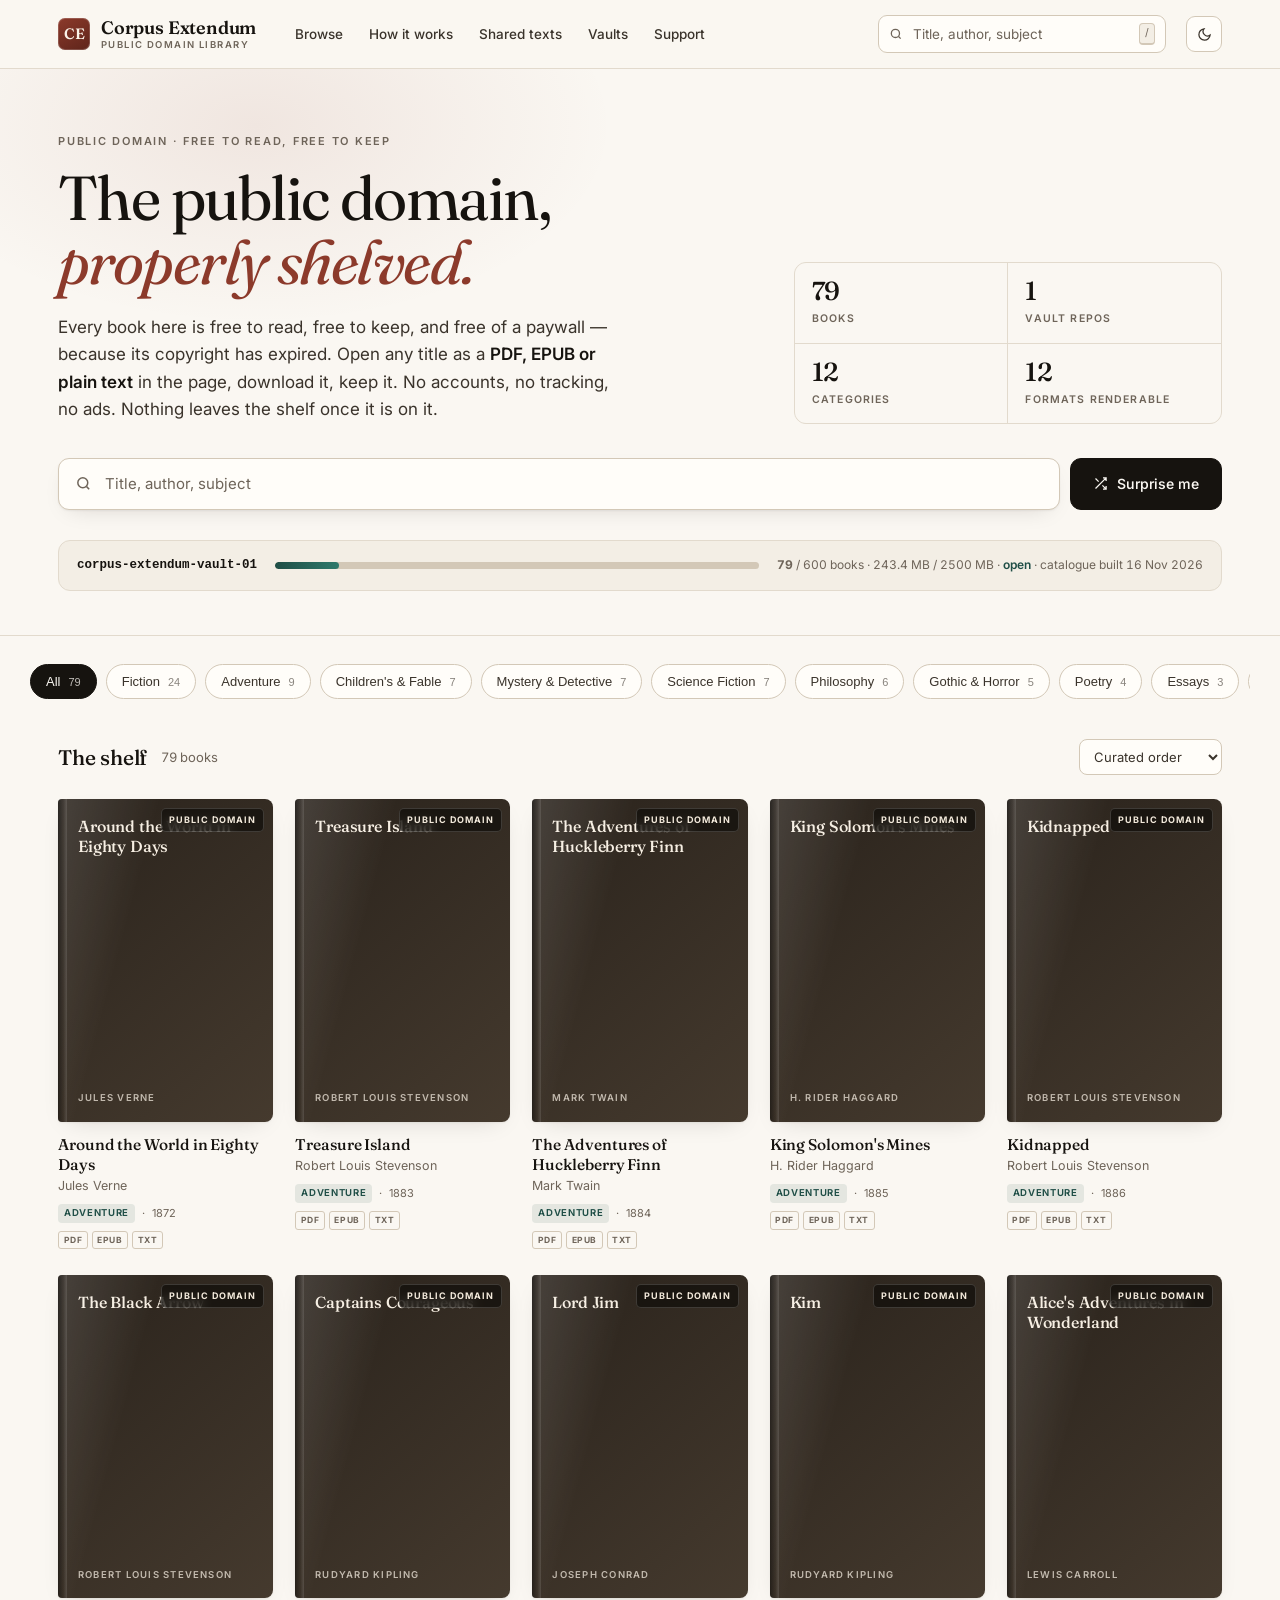
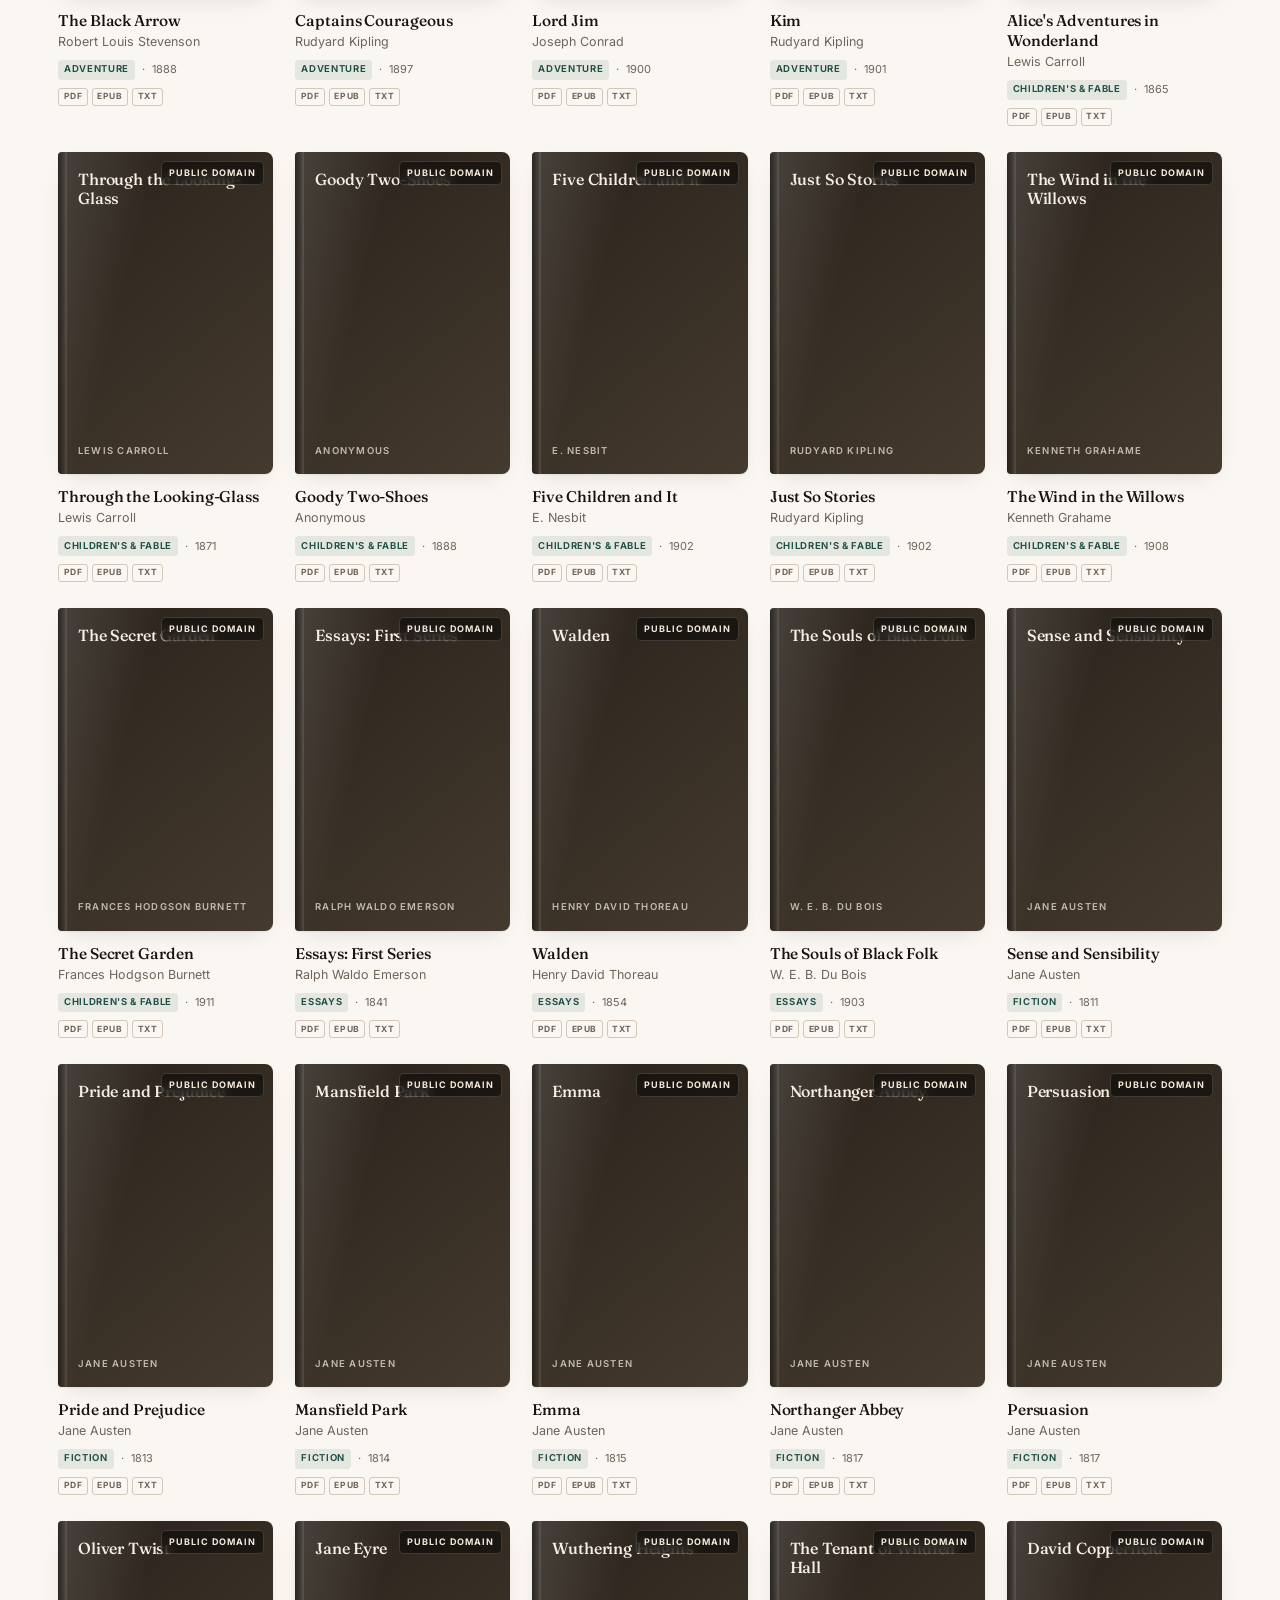
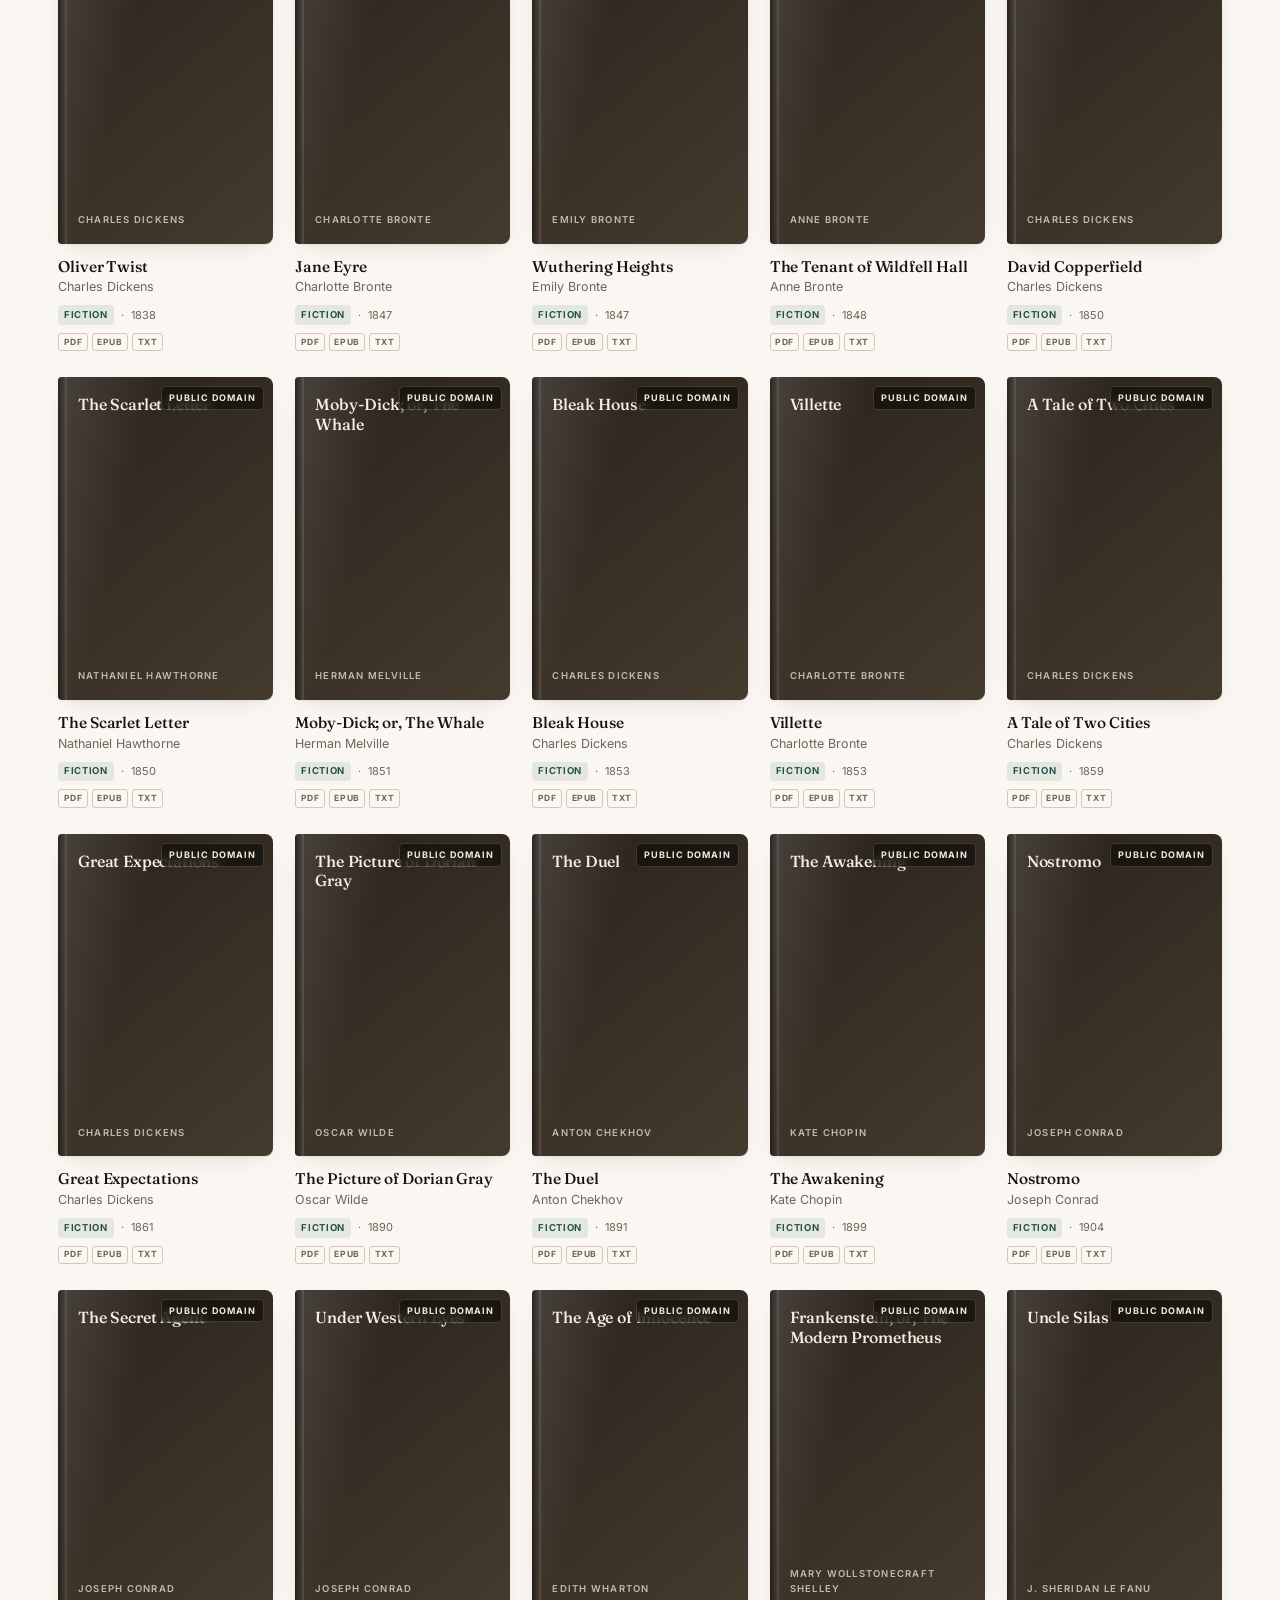
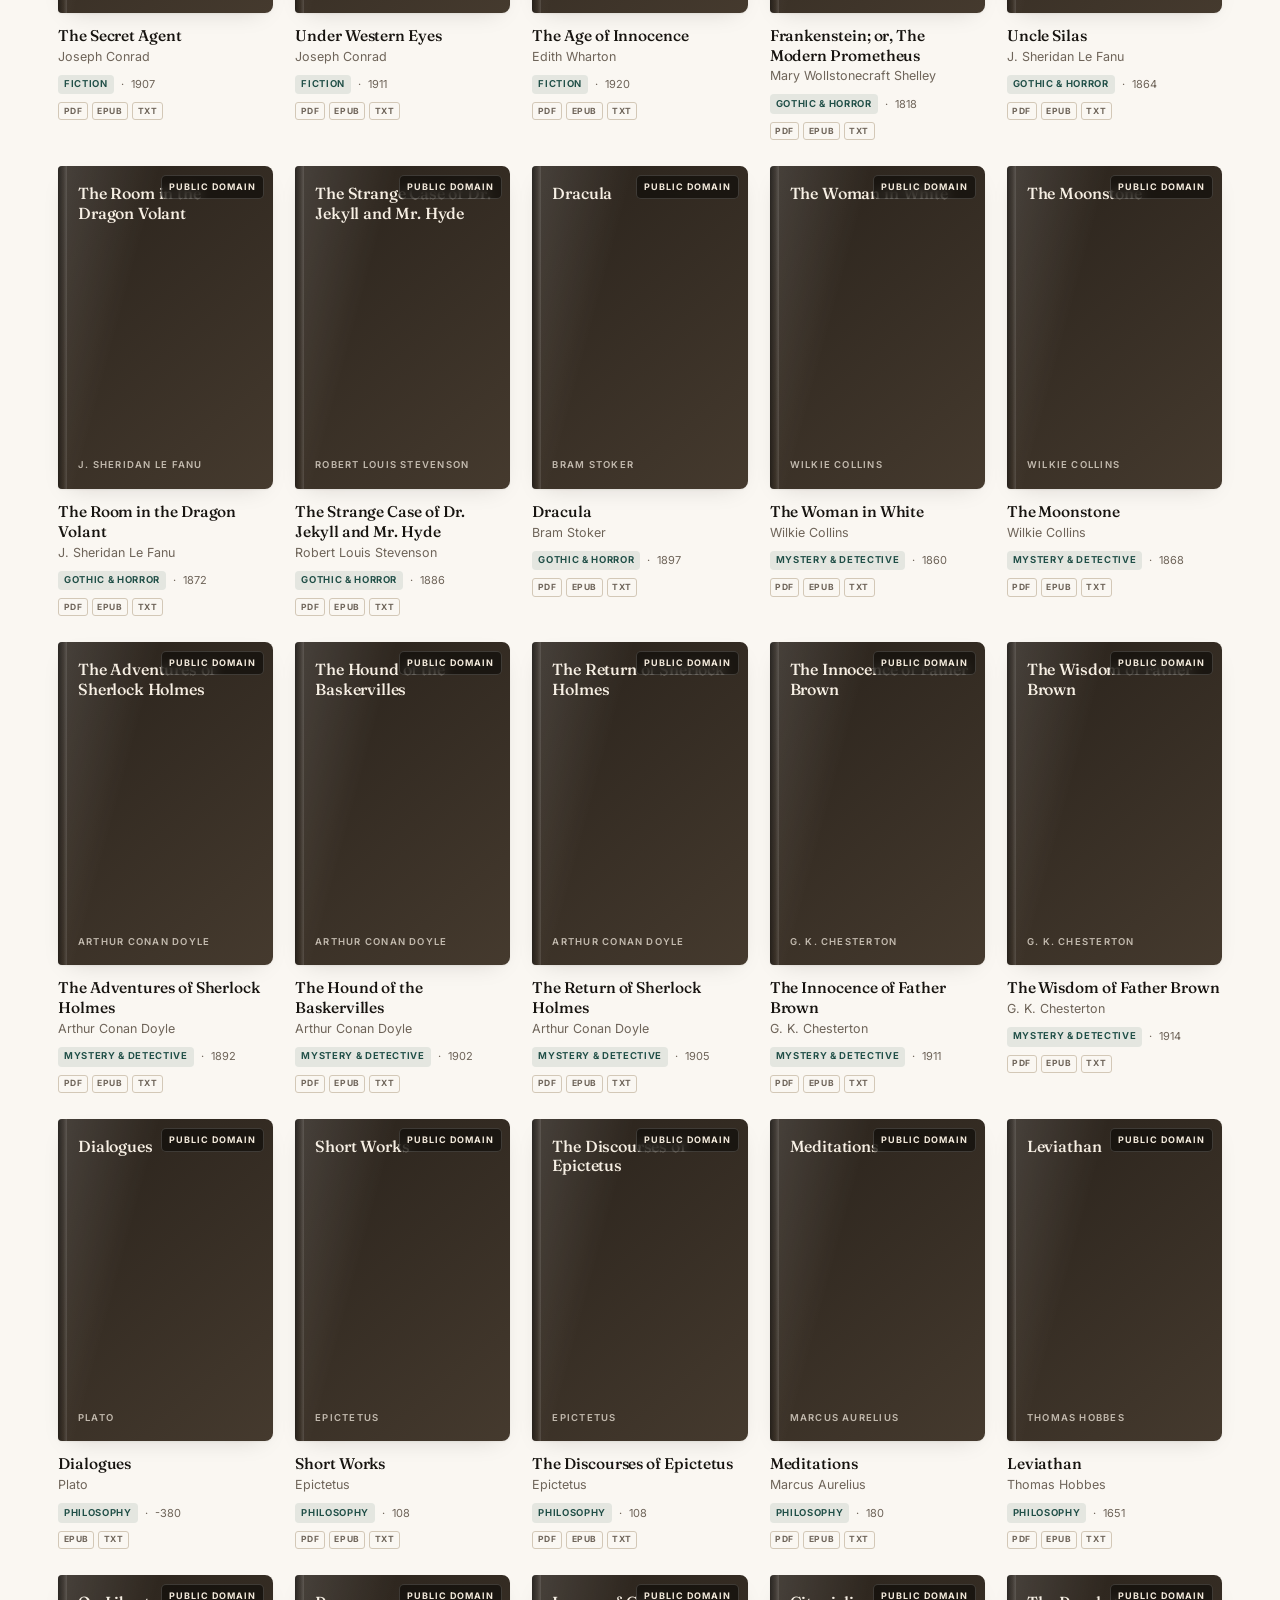
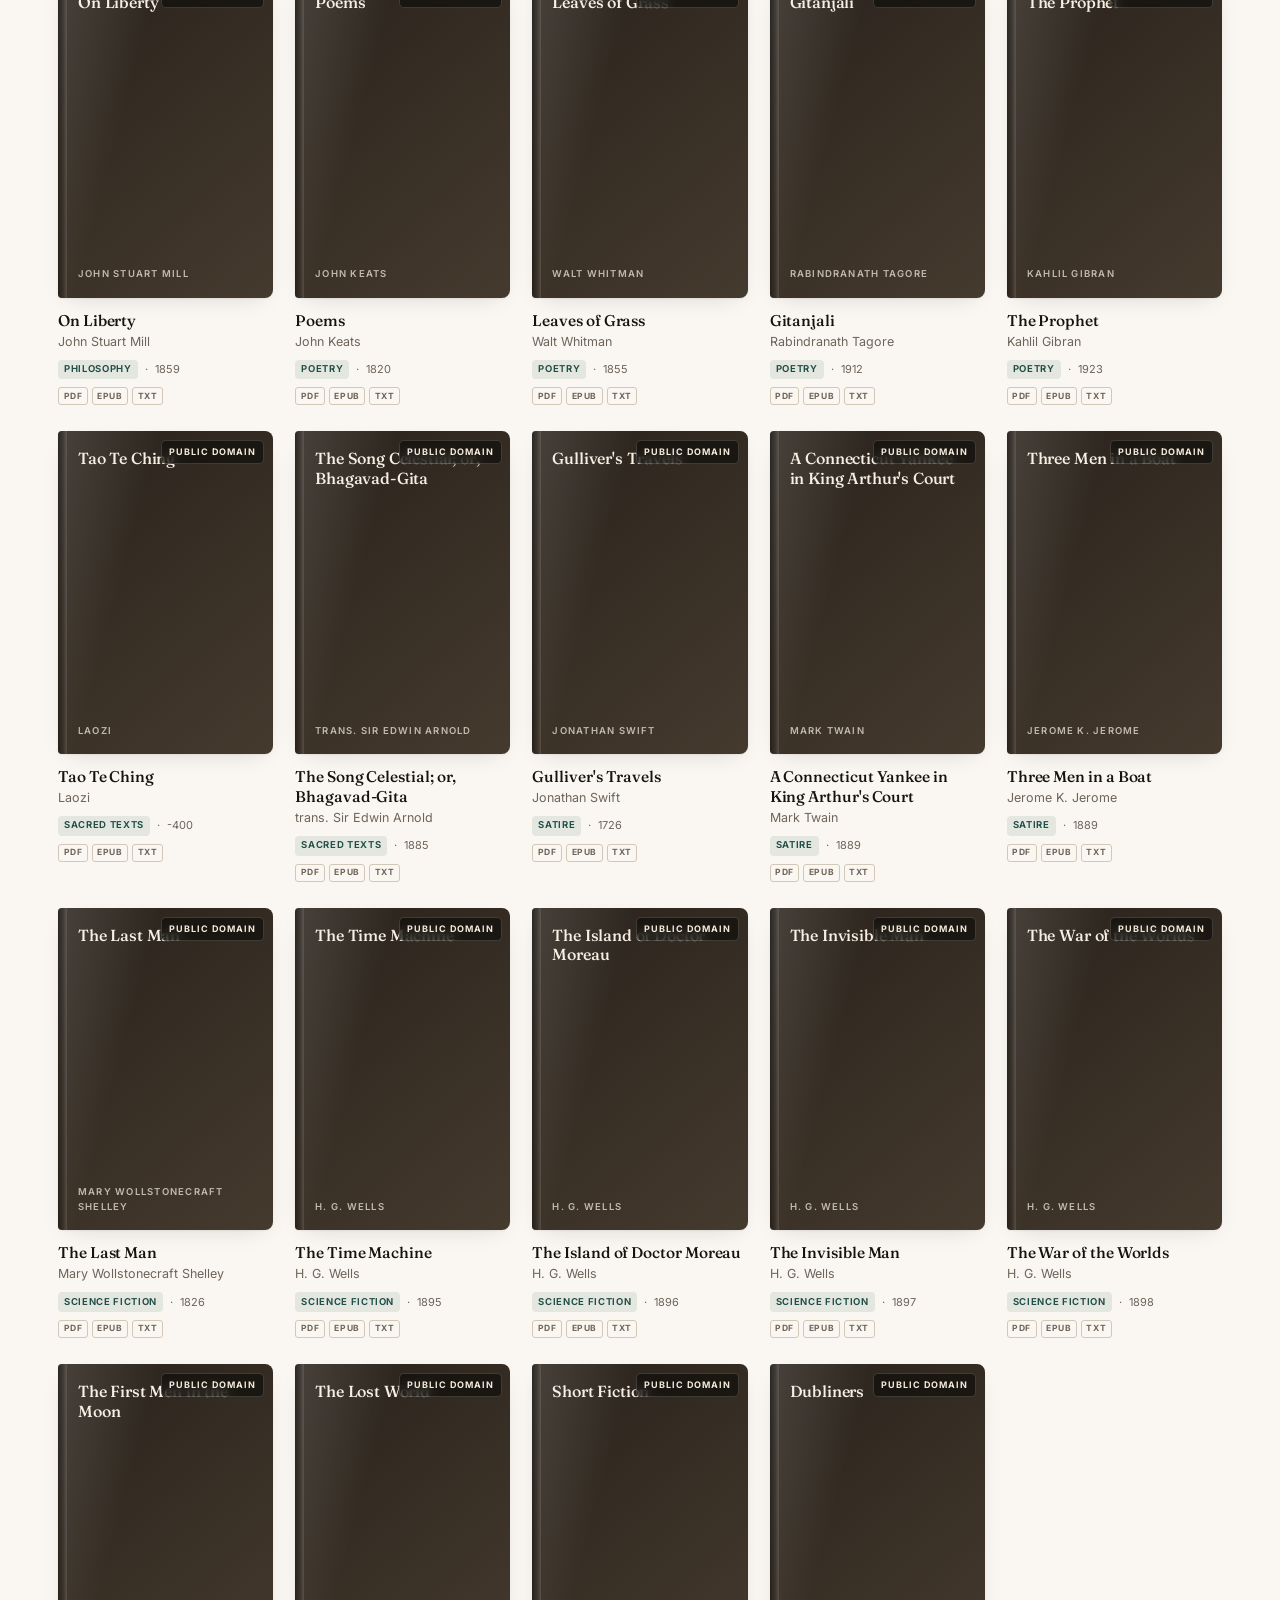
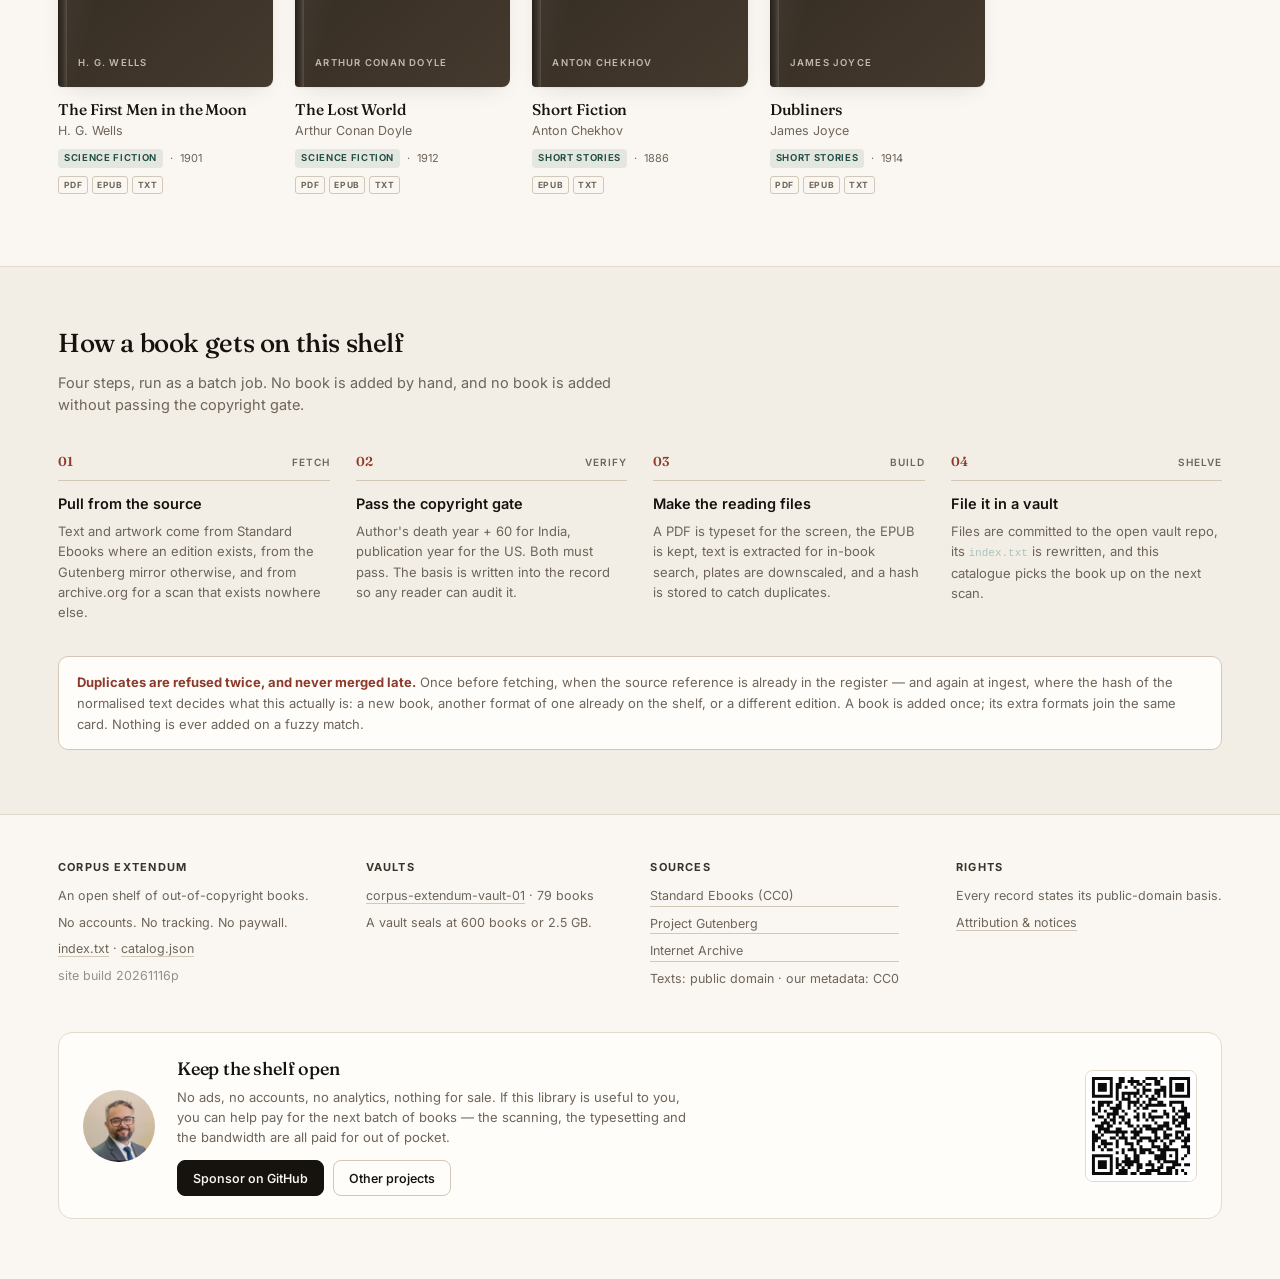
==== commit 90506036: "shared: sixteen Gujarati religious texts, outside the library A separate page, outside the catalogue" ====
--- a/index.html
+++ b/index.html
@@ -25,7 +25,8 @@
     <nav class="main">
       <a href="#shelf">Browse</a>
       <a href="#how">How it works</a>
-      <a href="#vaults">Vaults</a>
+      <a href="shared.html">Shared texts</a>
+        <a href="#vaults">Vaults</a>
       <a href="#support">Support</a>
     </nav>
     <div class="hsearch">
